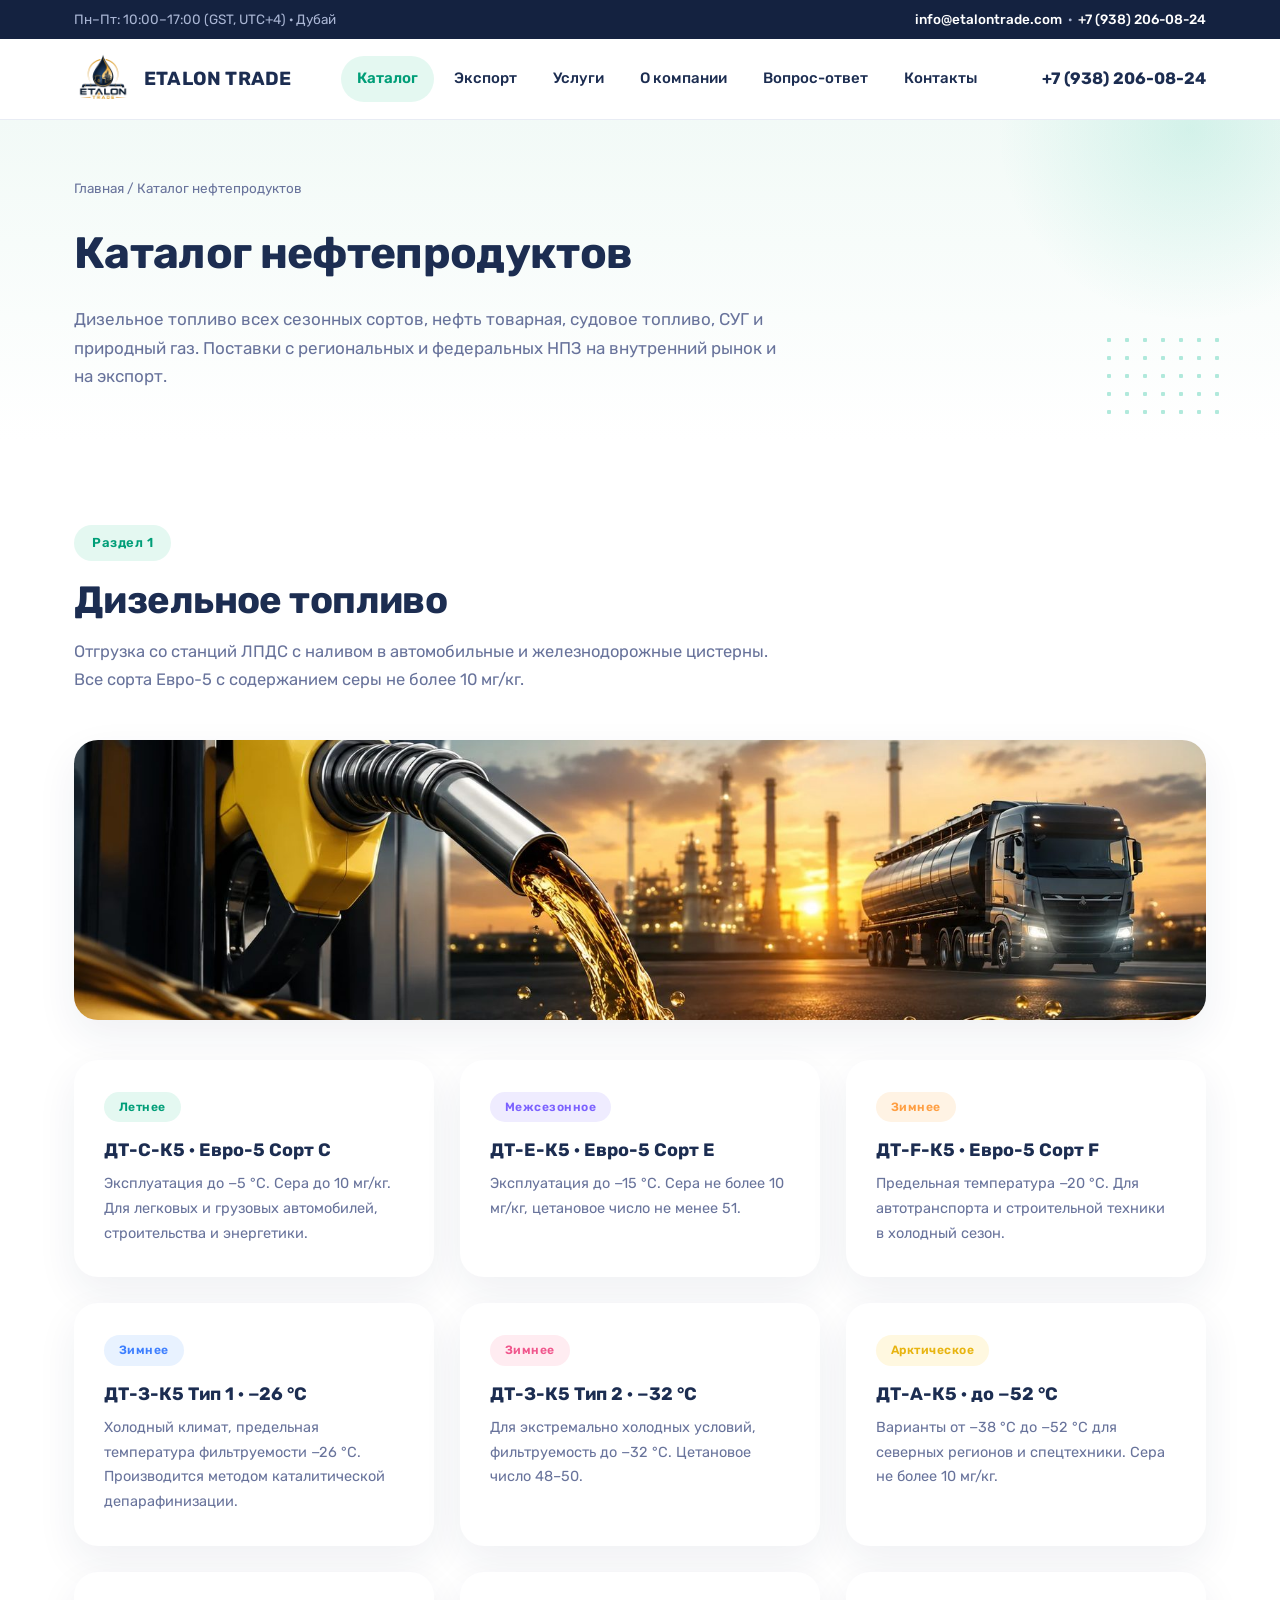
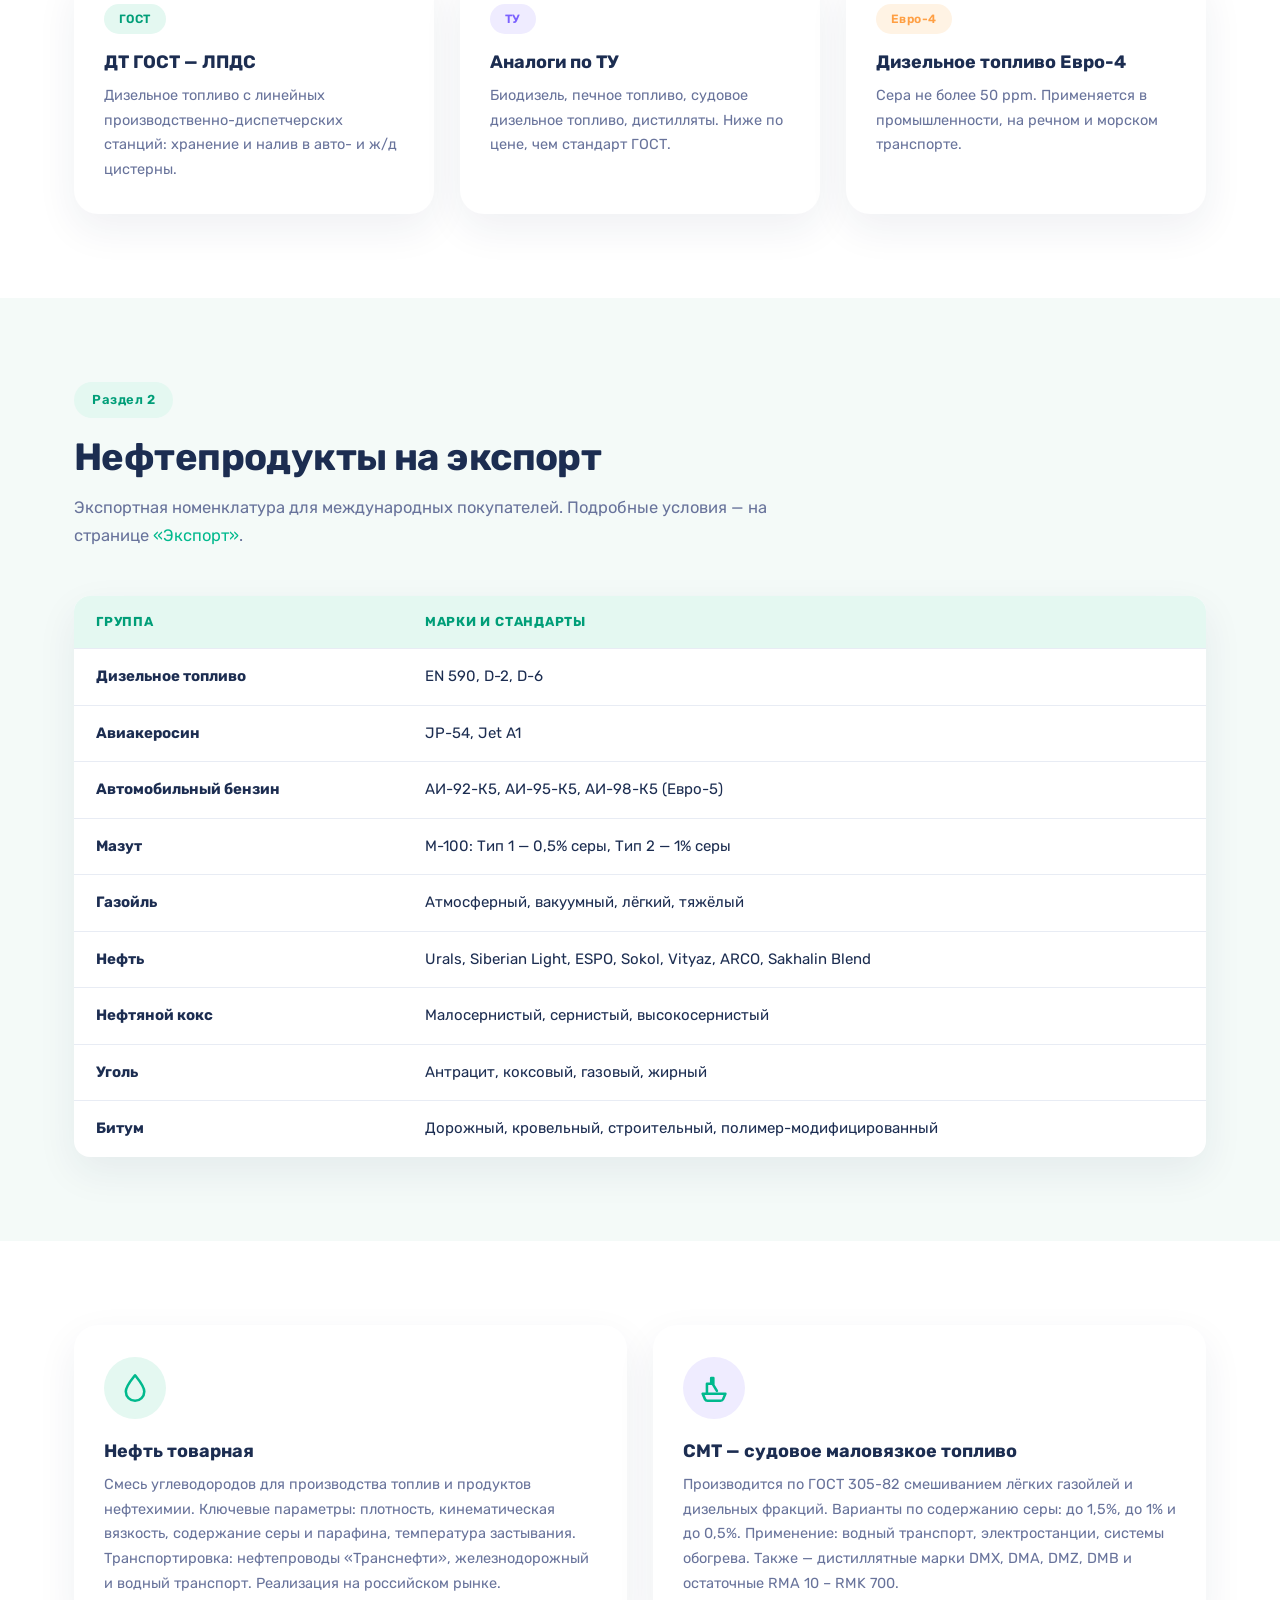
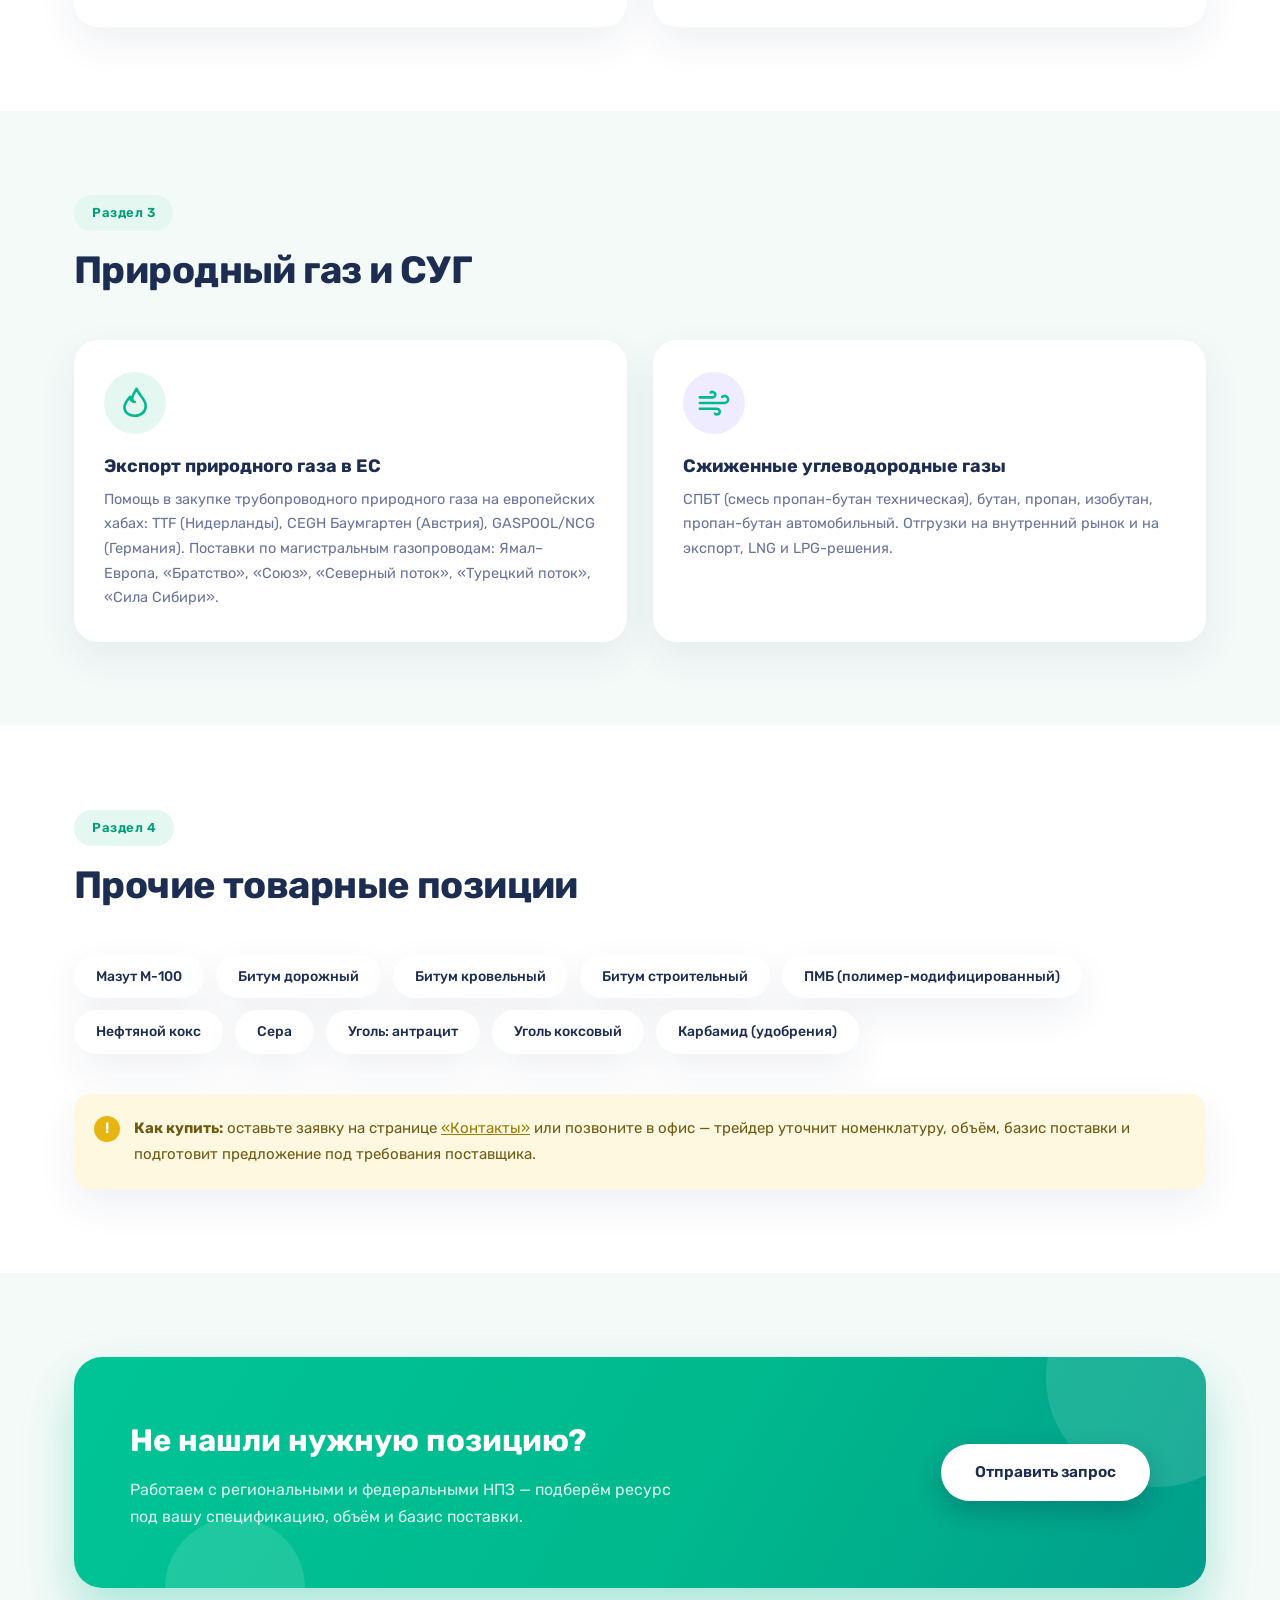
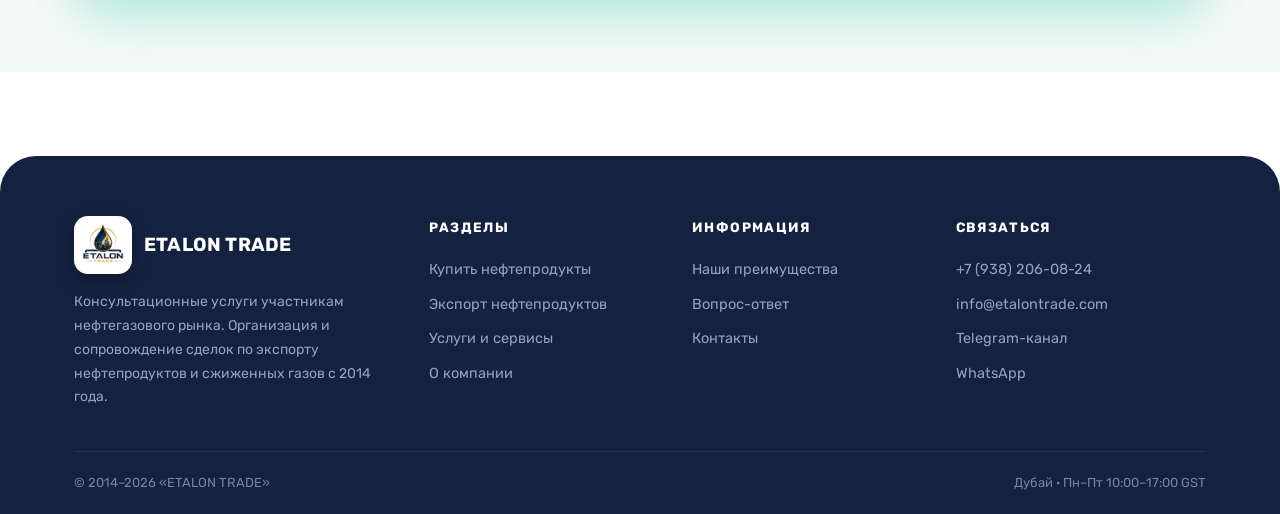
==== catalog.html @ 45ec6ca1 "Add diesel fuel photo to product cards and catalog banner Adds the diesel pump/tanker truck photo as" ====
<!DOCTYPE html>
<html lang="ru">
<head>
<meta charset="UTF-8">
<meta name="viewport" content="width=device-width, initial-scale=1.0">
<title>Каталог нефтепродуктов — ETALON TRADE</title>
<meta name="description" content="Каталог: дизельное топливо Евро-5 всех сезонных сортов, нефть товарная, СУГ, авиакеросин, мазут, битум, судовое топливо. Внутренний рынок и экспорт.">
<link rel="preconnect" href="https://fonts.googleapis.com">
<link rel="preconnect" href="https://fonts.gstatic.com" crossorigin>
<link href="https://fonts.googleapis.com/css2?family=Rubik:wght@400;500;600;700&display=swap" rel="stylesheet">
<link rel="icon" type="image/png" href="assets/logo.png">
<link rel="stylesheet" href="assets/styles.css">
</head>
<body>

<div class="topbar">
  <div class="container">
    <div>Пн–Пт: 10:00–17:00 (GST, UTC+4) · Дубай</div>
    <div><a href="mailto:info@etalontrade.com">info@etalontrade.com</a> &nbsp;·&nbsp; <a href="tel:+79382060824">+7 (938) 206-08-24</a></div>
  </div>
</div>

<header class="header">
  <div class="container">
    <a class="logo" href="index.html">
      <img class="logo-img" src="assets/logo.png" alt="ETALON TRADE">
      <span>ETALON TRADE</span>
    </a>
    <nav class="nav">
      <a href="catalog.html" class="active">Каталог</a>
      <a href="export.html">Экспорт</a>
      <a href="services.html">Услуги</a>
      <a href="company.html">О компании</a>
      <a href="faq.html">Вопрос-ответ</a>
      <a href="contacts.html">Контакты</a>
    </nav>
    <div class="header-phone">
      <a href="tel:+79382060824">+7 (938) 206-08-24</a>
      
    </div>
    <button class="burger" aria-label="Меню"><span></span><span></span><span></span></button>
  </div>
</header>

<div class="page-head">
  <div class="container">
    <div class="breadcrumbs"><a href="index.html">Главная</a> / Каталог нефтепродуктов</div>
    <h1>Каталог нефтепродуктов</h1>
    <p>Дизельное топливо всех сезонных сортов, нефть товарная, судовое топливо, СУГ и природный газ. Поставки с региональных и федеральных НПЗ на внутренний рынок и на экспорт.</p>
  </div>
</div>

<section class="section" id="diesel">
  <div class="container">
    <div class="section-head">
      <span class="eyebrow">Раздел 1</span>
      <h2>Дизельное топливо</h2>
      <p>Отгрузка со станций ЛПДС с наливом в автомобильные и железнодорожные цистерны. Все сорта Евро-5 с содержанием серы не более 10 мг/кг.</p>
    </div>
    <img class="section-banner" src="assets/diesel-banner.jpg" alt="Дизельное топливо — заправка топливозаправщика на фоне НПЗ на закате" loading="lazy">
    <div class="grid grid-3">
      <div class="card">
        <span class="tag">Летнее</span>
        <h3>ДТ-С-К5 · Евро-5 Сорт C</h3>
        <p>Эксплуатация до −5 °C. Сера до 10 мг/кг. Для легковых и грузовых автомобилей, строительства и энергетики.</p>
      </div>
      <div class="card">
        <span class="tag">Межсезонное</span>
        <h3>ДТ-Е-К5 · Евро-5 Сорт E</h3>
        <p>Эксплуатация до −15 °C. Сера не более 10 мг/кг, цетановое число не менее 51.</p>
      </div>
      <div class="card">
        <span class="tag">Зимнее</span>
        <h3>ДТ-F-К5 · Евро-5 Сорт F</h3>
        <p>Предельная температура −20 °C. Для автотранспорта и строительной техники в холодный сезон.</p>
      </div>
      <div class="card">
        <span class="tag">Зимнее</span>
        <h3>ДТ-З-К5 Тип 1 · −26 °C</h3>
        <p>Холодный климат, предельная температура фильтруемости −26 °C. Производится методом каталитической депарафинизации.</p>
      </div>
      <div class="card">
        <span class="tag">Зимнее</span>
        <h3>ДТ-З-К5 Тип 2 · −32 °C</h3>
        <p>Для экстремально холодных условий, фильтруемость до −32 °C. Цетановое число 48–50.</p>
      </div>
      <div class="card">
        <span class="tag">Арктическое</span>
        <h3>ДТ-А-К5 · до −52 °C</h3>
        <p>Варианты от −38 °C до −52 °C для северных регионов и спецтехники. Сера не более 10 мг/кг.</p>
      </div>
      <div class="card">
        <span class="tag">ГОСТ</span>
        <h3>ДТ ГОСТ — ЛПДС</h3>
        <p>Дизельное топливо с линейных производственно-диспетчерских станций: хранение и налив в авто- и ж/д цистерны.</p>
      </div>
      <div class="card">
        <span class="tag">ТУ</span>
        <h3>Аналоги по ТУ</h3>
        <p>Биодизель, печное топливо, судовое дизельное топливо, дистилляты. Ниже по цене, чем стандарт ГОСТ.</p>
      </div>
      <div class="card">
        <span class="tag">Евро-4</span>
        <h3>Дизельное топливо Евро-4</h3>
        <p>Сера не более 50 ppm. Применяется в промышленности, на речном и морском транспорте.</p>
      </div>
    </div>
  </div>
</section>

<section class="section alt" id="export">
  <div class="container">
    <div class="section-head">
      <span class="eyebrow">Раздел 2</span>
      <h2>Нефтепродукты на экспорт</h2>
      <p>Экспортная номенклатура для международных покупателей. Подробные условия — на странице <a href="export.html">«Экспорт»</a>.</p>
    </div>
    <table class="spec-table">
      <thead>
        <tr><th>Группа</th><th>Марки и стандарты</th></tr>
      </thead>
      <tbody>
        <tr><td><b>Дизельное топливо</b></td><td>EN 590, D-2, D-6</td></tr>
        <tr><td><b>Авиакеросин</b></td><td>JP-54, Jet A1</td></tr>
        <tr><td><b>Автомобильный бензин</b></td><td>АИ-92-К5, АИ-95-К5, АИ-98-К5 (Евро-5)</td></tr>
        <tr><td><b>Мазут</b></td><td>М-100: Тип 1 — 0,5% серы, Тип 2 — 1% серы</td></tr>
        <tr><td><b>Газойль</b></td><td>Атмосферный, вакуумный, лёгкий, тяжёлый</td></tr>
        <tr><td><b>Нефть</b></td><td>Urals, Siberian Light, ESPO, Sokol, Vityaz, ARCO, Sakhalin Blend</td></tr>
        <tr><td><b>Нефтяной кокс</b></td><td>Малосернистый, сернистый, высокосернистый</td></tr>
        <tr><td><b>Уголь</b></td><td>Антрацит, коксовый, газовый, жирный</td></tr>
        <tr><td><b>Битум</b></td><td>Дорожный, кровельный, строительный, полимер-модифицированный</td></tr>
      </tbody>
    </table>
  </div>
</section>

<section class="section" id="oil">
  <div class="container">
    <div class="grid grid-2">
      <div class="card">
        <div class="icon"><svg viewBox="0 0 24 24" fill="none" stroke="currentColor" stroke-width="1.8" stroke-linecap="round" stroke-linejoin="round"><path d="M12 3c3.2 4 6.5 7.8 6.5 11.5A6.5 6.5 0 0 1 12 21a6.5 6.5 0 0 1-6.5-6.5C5.5 10.8 8.8 7 12 3z"/></svg></div>
        <h3>Нефть товарная</h3>
        <p>Смесь углеводородов для производства топлив и продуктов нефтехимии. Ключевые параметры: плотность, кинематическая вязкость, содержание серы и парафина, температура застывания. Транспортировка: нефтепроводы «Транснефти», железнодорожный и водный транспорт. Реализация на российском рынке.</p>
      </div>
      <div class="card" id="marine">
        <div class="icon"><svg viewBox="0 0 24 24" fill="none" stroke="currentColor" stroke-width="1.8" stroke-linecap="round" stroke-linejoin="round"><path d="M4 16h16l-1.6 3.8a2 2 0 0 1-1.9 1.2H7.5a2 2 0 0 1-1.9-1.2L4 16z"/><path d="M7 16V9h4l3 5"/><path d="M10 9V5h1.5v4"/></svg></div>
        <h3>СМТ — судовое маловязкое топливо</h3>
        <p>Производится по ГОСТ 305-82 смешиванием лёгких газойлей и дизельных фракций. Варианты по содержанию серы: до 1,5%, до 1% и до 0,5%. Применение: водный транспорт, электростанции, системы обогрева. Также — дистиллятные марки DMX, DMA, DMZ, DMB и остаточные RMA 10 – RMK 700.</p>
      </div>
    </div>
  </div>
</section>

<section class="section alt" id="gas">
  <div class="container">
    <div class="section-head">
      <span class="eyebrow">Раздел 3</span>
      <h2>Природный газ и СУГ</h2>
    </div>
    <div class="grid grid-2">
      <div class="card">
        <div class="icon"><svg viewBox="0 0 24 24" fill="none" stroke="currentColor" stroke-width="1.8" stroke-linecap="round" stroke-linejoin="round"><path d="M12 21c4.4 0 7.5-2.9 7.5-7 0-3-2-5.2-3.6-7.3C14.7 5 13.6 3.3 13 2c-1 2-3 4.3-3 6.8 0 1.6.9 2.4 1.8 2.4-1.6 0-3.3-1.1-3.3-3.6C6.7 9.6 4.5 12.5 4.5 15c0 3.6 3.1 6 7.5 6z"/></svg></div>
        <h3>Экспорт природного газа в ЕС</h3>
        <p>Помощь в закупке трубопроводного природного газа на европейских хабах: TTF (Нидерланды), CEGH Баумгартен (Австрия), GASPOOL/NCG (Германия). Поставки по магистральным газопроводам: Ямал–Европа, «Братство», «Союз», «Северный поток», «Турецкий поток», «Сила Сибири».</p>
      </div>
      <div class="card">
        <div class="icon"><svg viewBox="0 0 24 24" fill="none" stroke="currentColor" stroke-width="1.8" stroke-linecap="round" stroke-linejoin="round"><path d="M9.6 4.6a2 2 0 1 1 2 3.4H2"/><path d="M12.6 19.4A2 2 0 1 0 14 16H2"/><path d="M17.7 7.7A2.5 2.5 0 1 1 19.5 12H2"/></svg></div>
        <h3>Сжиженные углеводородные газы</h3>
        <p>СПБТ (смесь пропан-бутан техническая), бутан, пропан, изобутан, пропан-бутан автомобильный. Отгрузки на внутренний рынок и на экспорт, LNG и LPG-решения.</p>
      </div>
    </div>
  </div>
</section>

<section class="section" id="other">
  <div class="container">
    <div class="section-head">
      <span class="eyebrow">Раздел 4</span>
      <h2>Прочие товарные позиции</h2>
    </div>
    <div class="badge-row">
      <span class="badge">Мазут М-100</span>
      <span class="badge">Битум дорожный</span>
      <span class="badge">Битум кровельный</span>
      <span class="badge">Битум строительный</span>
      <span class="badge">ПМБ (полимер-модифицированный)</span>
      <span class="badge">Нефтяной кокс</span>
      <span class="badge">Сера</span>
      <span class="badge">Уголь: антрацит</span>
      <span class="badge">Уголь коксовый</span>
      <span class="badge">Карбамид (удобрения)</span>
    </div>

    <div class="notice mt-40">
      <b>Как купить:</b> оставьте заявку на странице <a href="contacts.html">«Контакты»</a> или позвоните в офис — трейдер уточнит номенклатуру, объём, базис поставки и подготовит предложение под требования поставщика.
    </div>
  </div>
</section>

<section class="section alt">
  <div class="container">
    <div class="cta">
      <div>
        <h2>Не нашли нужную позицию?</h2>
        <p>Работаем с региональными и федеральными НПЗ — подберём ресурс под вашу спецификацию, объём и базис поставки.</p>
      </div>
      <a class="btn btn-light" href="contacts.html">Отправить запрос</a>
    </div>
  </div>
</section>

<footer class="footer">
  <div class="container">
    <div class="footer-grid">
      <div>
        <a class="logo" href="index.html">
          <img class="logo-img" src="assets/logo.png" alt="ETALON TRADE">
          <span>ETALON TRADE</span>
        </a>
        <p class="foot-about">Консультационные услуги участникам нефтегазового рынка. Организация и сопровождение сделок по экспорту нефтепродуктов и сжиженных газов с 2014 года.</p>
      </div>
      <div>
        <h4>Разделы</h4>
        <ul>
          <li><a href="catalog.html">Купить нефтепродукты</a></li>
          <li><a href="export.html">Экспорт нефтепродуктов</a></li>
          <li><a href="services.html">Услуги и сервисы</a></li>
          <li><a href="company.html">О компании</a></li>
        </ul>
      </div>
      <div>
        <h4>Информация</h4>
        <ul>
          <li><a href="company.html#advantages">Наши преимущества</a></li>
          <li><a href="faq.html">Вопрос-ответ</a></li>
          <li><a href="contacts.html">Контакты</a></li>
        </ul>
      </div>
      <div>
        <h4>Связаться</h4>
        <ul>
          <li><a href="tel:+79382060824">+7 (938) 206-08-24</a></li>
          <li><a href="mailto:info@etalontrade.com">info@etalontrade.com</a></li>
          <li><a href="#" target="_blank" rel="noopener">Telegram-канал</a></li>
          <li><a href="#" target="_blank" rel="noopener">WhatsApp</a></li>
        </ul>
      </div>
    </div>
    <div class="footer-bottom">
      <span>© 2014–2026 «ETALON TRADE»</span>
      <span>Дубай · Пн–Пт 10:00–17:00 GST</span>
    </div>
  </div>
</footer>

<script src="assets/main.js"></script>
</body>
</html>
---- assets/styles.css ----
/* ============================================================
   Northway Capital — светлая тема в стиле Landio
   Приёмы: мятный акцент, navy-заголовки, pill-кнопки с цветной
   тенью, карточки без рамок, пастельные иконки-чипы, блобы
   ============================================================ */

:root {
  --c-primary: #00b98d;
  --c-primary-dark: #009e78;
  --c-primary-tint: #e4f8f1;
  --c-navy: #1c2d51;
  --c-navy-deep: #142240;
  --c-text: #1c2d51;
  --c-text-soft: #68739b;
  --c-bg: #ffffff;
  --c-bg-alt: #f4faf8;
  --c-surface: #ffffff;
  --c-border: #e8ecf4;

  /* пастельные чипы */
  --chip-green-bg: #e4f8f1;  --chip-green: #00b98d;
  --chip-violet-bg: #efecff; --chip-violet: #7b61ff;
  --chip-orange-bg: #fff3e4; --chip-orange: #ff9f43;
  --chip-blue-bg: #e8f2ff;   --chip-blue: #3d7fff;
  --chip-pink-bg: #ffecf1;   --chip-pink: #f0568c;
  --chip-yellow-bg: #fff8e0; --chip-yellow: #e8b410;

  --radius: 24px;
  --radius-sm: 16px;
  --shadow: 0 15px 40px rgba(28, 45, 81, 0.07);
  --shadow-hover: 0 25px 55px rgba(28, 45, 81, 0.13);
  --shadow-btn: 0 10px 25px rgba(0, 185, 141, 0.35);
  --container: 1180px;
}

* { margin: 0; padding: 0; box-sizing: border-box; }

html { scroll-behavior: smooth; }

body {
  font-family: "Rubik", "Segoe UI", system-ui, -apple-system, sans-serif;
  font-size: 16px;
  line-height: 1.7;
  color: var(--c-text);
  background: var(--c-bg);
}

img { max-width: 100%; display: block; }

a { color: var(--c-primary); text-decoration: none; transition: color .2s; }
a:hover { color: var(--c-primary-dark); }

h1, h2, h3, h4 { color: var(--c-navy); }

.container {
  max-width: var(--container);
  margin: 0 auto;
  padding: 0 24px;
}

/* ---------- Верхняя полоса ---------- */

.topbar {
  background: var(--c-navy-deep);
  color: #aab6d4;
  font-size: 13.5px;
  padding: 8px 0;
}

.topbar .container {
  display: flex;
  justify-content: space-between;
  gap: 16px;
  flex-wrap: wrap;
}

.topbar a { color: #ffffff; font-weight: 500; }
.topbar a:hover { color: var(--c-primary); }

/* ---------- Шапка ---------- */

.header {
  background: rgba(255, 255, 255, .92);
  backdrop-filter: blur(10px);
  position: sticky;
  top: 0;
  z-index: 100;
  box-shadow: 0 1px 0 var(--c-border);
}

.header .container {
  display: flex;
  align-items: center;
  justify-content: space-between;
  gap: 24px;
  min-height: 80px;
}

.logo {
  display: flex;
  align-items: center;
  gap: 12px;
  font-weight: 700;
  font-size: 19px;
  letter-spacing: .01em;
  color: var(--c-navy);
  line-height: 1.15;
}

.logo:hover { color: var(--c-navy); }

.logo-mark {
  width: 46px;
  height: 46px;
  border-radius: 50%;
  background: linear-gradient(135deg, #00d2a8 0%, var(--c-primary) 55%, #00a887 100%);
  color: #fff;
  display: flex;
  align-items: center;
  justify-content: center;
  font-size: 21px;
  font-weight: 700;
  flex-shrink: 0;
  box-shadow: 0 8px 18px rgba(0, 185, 141, .35);
}

.logo-img {
  width: 58px;
  height: 58px;
  object-fit: contain;
  flex-shrink: 0;
}

/* белая подложка в тёмном футере, чтобы логотип не сливался с фоном */
.footer .logo-img {
  background: #fff;
  border-radius: 14px;
  padding: 4px;
  box-shadow: 0 6px 16px rgba(0, 0, 0, .25);
}

.logo small {
  display: block;
  font-size: 10.5px;
  font-weight: 500;
  color: var(--c-text-soft);
  letter-spacing: .1em;
  text-transform: uppercase;
}

.nav { display: flex; gap: 4px; }

.nav a {
  padding: 10px 16px;
  border-radius: 999px;
  color: var(--c-navy);
  font-weight: 500;
  font-size: 15px;
  white-space: nowrap;
}

.nav a:hover { background: var(--c-primary-tint); color: var(--c-primary-dark); }
.nav a.active { background: var(--c-primary-tint); color: var(--c-primary-dark); font-weight: 600; }

.header-phone { text-align: right; line-height: 1.35; }
.header-phone a { font-weight: 700; font-size: 16.5px; color: var(--c-navy); white-space: nowrap; }
.header-phone a:hover { color: var(--c-primary); }
.header-phone span { display: block; font-size: 12px; color: var(--c-text-soft); }

.burger {
  display: none;
  background: var(--c-primary-tint);
  border: none;
  border-radius: 50%;
  width: 46px;
  height: 46px;
  cursor: pointer;
  flex-direction: column;
  align-items: center;
  justify-content: center;
  gap: 5px;
}

.burger span {
  width: 18px;
  height: 2px;
  background: var(--c-primary-dark);
  border-radius: 2px;
  transition: .25s;
}

/* ---------- Кнопки ---------- */

.btn {
  display: inline-block;
  padding: 15px 34px;
  border-radius: 999px;
  font-weight: 600;
  font-size: 15.5px;
  cursor: pointer;
  border: none;
  transition: .25s;
  text-align: center;
  font-family: inherit;
}

.btn-primary {
  background: var(--c-primary);
  color: #fff;
  box-shadow: var(--shadow-btn);
}
.btn-primary:hover {
  background: var(--c-primary-dark);
  color: #fff;
  transform: translateY(-3px);
  box-shadow: 0 14px 30px rgba(0, 185, 141, .45);
}

.btn-outline {
  background: #fff;
  color: var(--c-navy);
  box-shadow: inset 0 0 0 2px var(--c-border);
}
.btn-outline:hover {
  box-shadow: inset 0 0 0 2px var(--c-primary);
  color: var(--c-primary-dark);
  transform: translateY(-3px);
}

.btn-light {
  background: #fff;
  color: var(--c-navy);
  box-shadow: 0 10px 25px rgba(10, 30, 60, .25);
}
.btn-light:hover {
  background: var(--c-navy-deep);
  color: #fff;
  transform: translateY(-3px);
}

/* ---------- Hero ---------- */

.hero {
  position: relative;
  overflow: hidden;
  background: linear-gradient(180deg, #f2faf7 0%, #ffffff 100%);
  padding: 84px 0 72px;
}

/* декоративные блобы */
.hero::before,
.hero::after {
  content: "";
  position: absolute;
  border-radius: 50%;
  pointer-events: none;
}

.hero::before {
  width: 480px;
  height: 480px;
  right: -140px;
  top: -180px;
  background: radial-gradient(circle, rgba(0, 185, 141, .14) 0%, transparent 65%);
}

.hero::after {
  width: 380px;
  height: 380px;
  left: -160px;
  bottom: -160px;
  background: radial-gradient(circle, rgba(123, 97, 255, .12) 0%, transparent 65%);
}

/* точечный паттерн */
.hero .container {
  position: relative;
  z-index: 1;
}

.hero .container::before {
  content: "";
  position: absolute;
  width: 140px;
  height: 100px;
  right: 10px;
  top: -30px;
  background-image: radial-gradient(rgba(0, 185, 141, .35) 2px, transparent 2.5px);
  background-size: 18px 18px;
  pointer-events: none;
}

.hero-grid {
  display: grid;
  grid-template-columns: 1.25fr 1fr;
  gap: 52px;
  align-items: center;
}

.hero h1 {
  font-size: clamp(32px, 4.4vw, 50px);
  line-height: 1.16;
  font-weight: 700;
  letter-spacing: -0.015em;
  margin-bottom: 22px;
}

.hero h1 em {
  font-style: normal;
  color: var(--c-primary-dark);
  position: relative;
  white-space: normal;
}

/* эффект «маркера» под словом */
.hero h1 em::after {
  content: "";
  position: absolute;
  left: -2px;
  right: -2px;
  bottom: 4px;
  height: 12px;
  background: rgba(0, 185, 141, .22);
  border-radius: 6px;
  z-index: -1;
}

.hero p.lead {
  font-size: 18px;
  color: var(--c-text-soft);
  margin-bottom: 32px;
  max-width: 560px;
}

.hero-actions { display: flex; gap: 16px; flex-wrap: wrap; }

.hero-card {
  background: var(--c-surface);
  border-radius: var(--radius);
  box-shadow: var(--shadow-hover);
  padding: 32px;
  position: relative;
}

/* акцентная «капля» на карточке */
.hero-card::before {
  content: "";
  position: absolute;
  width: 64px;
  height: 64px;
  right: -18px;
  top: -18px;
  border-radius: 50% 50% 50% 12px;
  background: linear-gradient(135deg, #ffd166, #ff9f43);
  box-shadow: 0 10px 22px rgba(255, 159, 67, .4);
}

.hero-card h3 { font-size: 18px; margin-bottom: 16px; }

.hero-card ul { list-style: none; }

.hero-card li {
  padding: 11px 0 11px 34px;
  border-bottom: 1px dashed var(--c-border);
  position: relative;
  font-size: 15px;
}

.hero-card li:last-child { border-bottom: none; }

.hero-card li::before {
  content: "✓";
  position: absolute;
  left: 0;
  top: 10px;
  width: 22px;
  height: 22px;
  border-radius: 50%;
  background: var(--c-primary-tint);
  color: var(--c-primary-dark);
  font-size: 12px;
  font-weight: 700;
  display: flex;
  align-items: center;
  justify-content: center;
}

/* чередование цветов галочек */
.hero-card li:nth-child(2)::before { background: var(--chip-violet-bg); color: var(--chip-violet); }
.hero-card li:nth-child(3)::before { background: var(--chip-orange-bg); color: var(--chip-orange); }
.hero-card li:nth-child(4)::before { background: var(--chip-blue-bg); color: var(--chip-blue); }
.hero-card li:nth-child(5)::before { background: var(--chip-pink-bg); color: var(--chip-pink); }

/* ---------- Статистика ---------- */

.stats {
  display: grid;
  grid-template-columns: repeat(4, 1fr);
  gap: 22px;
  margin-top: 56px;
}

.stat {
  background: var(--c-surface);
  border-radius: var(--radius-sm);
  box-shadow: var(--shadow);
  padding: 24px 28px;
  transition: .25s;
}

.stat:hover { transform: translateY(-4px); box-shadow: var(--shadow-hover); }

.stat b { display: block; font-size: 32px; font-weight: 700; color: var(--c-navy); line-height: 1.2; }
.stat span { font-size: 14px; color: var(--c-text-soft); }

.stat:nth-child(1) b { color: var(--c-primary-dark); }
.stat:nth-child(2) b { color: var(--chip-violet); }
.stat:nth-child(3) b { color: var(--chip-orange); }
.stat:nth-child(4) b { color: var(--chip-blue); }

/* ---------- Секции ---------- */

.section { padding: 84px 0; }
.section.alt { background: var(--c-bg-alt); }

.section-head { max-width: 720px; margin-bottom: 46px; }

.section-head .eyebrow {
  display: inline-block;
  font-size: 13px;
  font-weight: 600;
  letter-spacing: .04em;
  color: var(--c-primary-dark);
  background: var(--c-primary-tint);
  border-radius: 999px;
  padding: 7px 18px;
  margin-bottom: 16px;
}

.section-head h2 {
  font-size: clamp(26px, 3.2vw, 38px);
  font-weight: 700;
  line-height: 1.22;
  letter-spacing: -0.015em;
}

.section-head p { margin-top: 14px; color: var(--c-text-soft); font-size: 16.5px; }

.section-banner {
  width: 100%;
  height: 280px;
  object-fit: cover;
  border-radius: var(--radius);
  box-shadow: var(--shadow);
  margin-bottom: 40px;
  display: block;
}

/* ---------- Карточки ---------- */

.grid { display: grid; gap: 26px; }
.grid-2 { grid-template-columns: repeat(2, 1fr); }
.grid-3 { grid-template-columns: repeat(3, 1fr); }
.grid-4 { grid-template-columns: repeat(4, 1fr); }

.card {
  background: var(--c-surface);
  border-radius: var(--radius);
  box-shadow: var(--shadow);
  padding: 32px 30px;
  transition: .28s;
  display: flex;
  flex-direction: column;
}

a.card { color: var(--c-text); }

.card:hover { box-shadow: var(--shadow-hover); transform: translateY(-6px); }

.card .card-photo {
  width: calc(100% + 60px);
  height: 160px;
  margin: -32px -30px 22px;
  object-fit: cover;
  border-radius: var(--radius) var(--radius) 0 0;
  display: block;
}

.card .icon {
  width: 62px;
  height: 62px;
  border-radius: 50%;
  background: var(--chip-green-bg);
  color: var(--chip-green);
  font-size: 26px;
  display: flex;
  align-items: center;
  justify-content: center;
  margin-bottom: 20px;
  transition: .28s;
}

.card .icon svg, .contact-row .ci svg {
  width: 55%;
  height: 55%;
}

.card:hover .icon { transform: scale(1.08) rotate(-4deg); }

/* чередование пастельных чипов */
.grid > .card:nth-child(6n+2) .icon { background: var(--chip-violet-bg); }
.grid > .card:nth-child(6n+3) .icon { background: var(--chip-orange-bg); }
.grid > .card:nth-child(6n+4) .icon { background: var(--chip-blue-bg); }
.grid > .card:nth-child(6n+5) .icon { background: var(--chip-pink-bg); }
.grid > .card:nth-child(6n+6) .icon { background: var(--chip-yellow-bg); }

.card h3 { font-size: 18px; margin-bottom: 8px; line-height: 1.4; }
.card p { font-size: 14.5px; color: var(--c-text-soft); flex: 1; }

.card .card-link {
  margin-top: 16px;
  font-weight: 600;
  font-size: 14px;
  color: var(--c-primary-dark);
}

.card:hover .card-link { letter-spacing: .02em; }

.card .tag {
  align-self: flex-start;
  font-size: 12px;
  font-weight: 600;
  letter-spacing: .04em;
  color: var(--c-primary-dark);
  background: var(--c-primary-tint);
  border-radius: 999px;
  padding: 5px 15px;
  margin-bottom: 16px;
}

.grid > .card:nth-child(6n+2) .tag { background: var(--chip-violet-bg); color: var(--chip-violet); }
.grid > .card:nth-child(6n+3) .tag { background: var(--chip-orange-bg); color: var(--chip-orange); }
.grid > .card:nth-child(6n+4) .tag { background: var(--chip-blue-bg); color: var(--chip-blue); }
.grid > .card:nth-child(6n+5) .tag { background: var(--chip-pink-bg); color: var(--chip-pink); }
.grid > .card:nth-child(6n+6) .tag { background: var(--chip-yellow-bg); color: var(--chip-yellow); }

/* ---------- Таблица характеристик ---------- */

.spec-table {
  width: 100%;
  border-collapse: separate;
  border-spacing: 0;
  font-size: 15px;
  background: var(--c-surface);
  border-radius: var(--radius-sm);
  box-shadow: var(--shadow);
  overflow: hidden;
}

.spec-table th, .spec-table td { padding: 15px 22px; text-align: left; }
.spec-table td { border-top: 1px solid var(--c-border); }

.spec-table th {
  background: var(--c-primary-tint);
  color: var(--c-primary-dark);
  font-size: 13px;
  text-transform: uppercase;
  letter-spacing: .06em;
}

.spec-table tr:hover td { background: #f7fbfa; }

/* ---------- Шаги ---------- */

.steps { display: grid; grid-template-columns: repeat(4, 1fr); gap: 26px; counter-reset: step; }

.step {
  background: var(--c-surface);
  border-radius: var(--radius);
  box-shadow: var(--shadow);
  padding: 30px 28px;
  counter-increment: step;
  transition: .28s;
}

.step:hover { transform: translateY(-6px); box-shadow: var(--shadow-hover); }

.step::before {
  content: counter(step);
  display: flex;
  align-items: center;
  justify-content: center;
  width: 46px;
  height: 46px;
  border-radius: 50%;
  font-size: 18px;
  font-weight: 700;
  margin-bottom: 18px;
  background: var(--chip-green-bg);
  color: var(--chip-green);
}

.step:nth-child(2)::before { background: var(--chip-violet-bg); color: var(--chip-violet); }
.step:nth-child(3)::before { background: var(--chip-orange-bg); color: var(--chip-orange); }
.step:nth-child(4)::before { background: var(--chip-blue-bg); color: var(--chip-blue); }

.step h3 { font-size: 17px; margin-bottom: 8px; }
.step p { font-size: 14.5px; color: var(--c-text-soft); }

/* ---------- CTA-полоса ---------- */

.cta {
  position: relative;
  overflow: hidden;
  background: linear-gradient(120deg, #00c496 0%, var(--c-primary) 55%, #009e8b 100%);
  border-radius: 28px;
  color: #fff;
  padding: 58px 56px;
  display: flex;
  align-items: center;
  justify-content: space-between;
  gap: 32px;
  flex-wrap: wrap;
  box-shadow: 0 25px 50px rgba(0, 185, 141, .3);
}

.cta::before,
.cta::after {
  content: "";
  position: absolute;
  border-radius: 50%;
  background: rgba(255, 255, 255, .12);
  pointer-events: none;
}

.cta::before { width: 220px; height: 220px; right: -60px; top: -90px; }
.cta::after { width: 140px; height: 140px; left: 8%; bottom: -70px; }

.cta h2 { font-size: clamp(23px, 2.7vw, 31px); font-weight: 700; margin-bottom: 8px; color: #fff; }
.cta p { color: rgba(255, 255, 255, .85); max-width: 560px; }
.cta .btn { flex-shrink: 0; position: relative; z-index: 1; }

/* ---------- FAQ ---------- */

.faq-item {
  background: var(--c-surface);
  border-radius: var(--radius-sm);
  box-shadow: var(--shadow);
  margin-bottom: 16px;
  overflow: hidden;
  transition: .25s;
}

.faq-item[open] { box-shadow: var(--shadow-hover); }

.faq-item summary {
  cursor: pointer;
  padding: 22px 60px 22px 26px;
  font-weight: 600;
  font-size: 16.5px;
  color: var(--c-navy);
  list-style: none;
  position: relative;
}

.faq-item summary::-webkit-details-marker { display: none; }

.faq-item summary::after {
  content: "+";
  position: absolute;
  right: 20px;
  top: 50%;
  transform: translateY(-50%);
  width: 34px;
  height: 34px;
  border-radius: 50%;
  background: var(--c-primary-tint);
  color: var(--c-primary-dark);
  font-size: 20px;
  font-weight: 500;
  display: flex;
  align-items: center;
  justify-content: center;
  transition: .2s;
}

.faq-item[open] summary::after {
  content: "–";
  background: var(--c-primary);
  color: #fff;
  box-shadow: 0 6px 14px rgba(0, 185, 141, .35);
}

.faq-item .faq-body { padding: 0 26px 24px; color: var(--c-text-soft); font-size: 15.5px; }

/* ---------- Страничный заголовок ---------- */

.page-head {
  position: relative;
  overflow: hidden;
  background: linear-gradient(180deg, #f2faf7 0%, #ffffff 100%);
  padding: 58px 0 50px;
}

.page-head::before {
  content: "";
  position: absolute;
  width: 420px;
  height: 420px;
  right: -120px;
  top: -200px;
  border-radius: 50%;
  background: radial-gradient(circle, rgba(0, 185, 141, .13) 0%, transparent 65%);
  pointer-events: none;
}

.page-head::after {
  content: "";
  position: absolute;
  width: 120px;
  height: 90px;
  right: 60px;
  bottom: 20px;
  background-image: radial-gradient(rgba(0, 185, 141, .3) 2px, transparent 2.5px);
  background-size: 18px 18px;
  pointer-events: none;
}

.breadcrumbs { font-size: 13.5px; color: var(--c-text-soft); margin-bottom: 16px; }
.breadcrumbs a { color: var(--c-text-soft); }
.breadcrumbs a:hover { color: var(--c-primary-dark); }

.page-head h1 { font-size: clamp(30px, 3.8vw, 44px); font-weight: 700; letter-spacing: -0.015em; }
.page-head p { margin-top: 14px; color: var(--c-text-soft); font-size: 17px; max-width: 720px; }

/* ---------- Контакты ---------- */

.contact-grid { display: grid; grid-template-columns: 1fr 1.2fr; gap: 30px; align-items: start; }

.contact-card {
  background: var(--c-surface);
  border-radius: var(--radius);
  box-shadow: var(--shadow);
  padding: 34px;
}

.contact-card h3 { margin-bottom: 18px; font-size: 19px; }

.contact-row { display: flex; gap: 16px; padding: 14px 0; border-bottom: 1px dashed var(--c-border); }
.contact-row:last-child { border-bottom: none; }

.contact-row .ci {
  width: 46px;
  height: 46px;
  flex-shrink: 0;
  border-radius: 50%;
  background: var(--chip-green-bg);
  display: flex;
  align-items: center;
  justify-content: center;
  font-size: 19px;
}

.contact-row:nth-child(2) .ci { background: var(--chip-violet-bg); }
.contact-row:nth-child(3) .ci { background: var(--chip-orange-bg); }
.contact-row:nth-child(4) .ci { background: var(--chip-blue-bg); }
.contact-row:nth-child(5) .ci { background: var(--chip-pink-bg); }
.contact-row:nth-child(6) .ci { background: var(--chip-yellow-bg); }

.contact-row b { display: block; font-size: 15.5px; color: var(--c-navy); }
.contact-row span, .contact-row a.val { font-size: 14.5px; color: var(--c-text-soft); }
.contact-row a.val { display: block; font-weight: 600; color: var(--c-primary-dark); font-size: 15.5px; }

/* ---------- Форма ---------- */

.form {
  background: var(--c-surface);
  border-radius: var(--radius);
  box-shadow: var(--shadow-hover);
  padding: 34px;
}

.form h3 { margin-bottom: 6px; font-size: 20px; }
.form > p { color: var(--c-text-soft); font-size: 14.5px; margin-bottom: 20px; }

.form label { display: block; font-weight: 600; font-size: 14px; margin: 16px 0 7px; color: var(--c-navy); }

.form input, .form textarea, .form select {
  width: 100%;
  padding: 14px 18px;
  border: 1.5px solid var(--c-border);
  border-radius: 14px;
  font: inherit;
  font-size: 15px;
  background: #f7f9fc;
  color: var(--c-text);
  transition: .2s;
}

.form input:focus, .form textarea:focus, .form select:focus {
  outline: none;
  border-color: var(--c-primary);
  background: #fff;
  box-shadow: 0 0 0 4px rgba(0, 185, 141, .12);
}

.form textarea { min-height: 110px; resize: vertical; }
.form .btn { margin-top: 22px; width: 100%; }
.form .note { font-size: 12.5px; color: var(--c-text-soft); margin-top: 12px; }

/* ---------- Футер ---------- */

.footer {
  background: var(--c-navy-deep);
  color: #93a1c4;
  padding: 60px 0 0;
  margin-top: 84px;
  font-size: 14.5px;
  border-radius: 36px 36px 0 0;
}

.footer-grid {
  display: grid;
  grid-template-columns: 1.4fr 1fr 1fr 1.1fr;
  gap: 36px;
  padding-bottom: 42px;
}

.footer h4 {
  color: #fff;
  font-size: 13.5px;
  text-transform: uppercase;
  letter-spacing: .1em;
  margin-bottom: 18px;
}

.footer ul { list-style: none; }
.footer li { margin-bottom: 10px; }
.footer a { color: #93a1c4; }
.footer a:hover { color: var(--c-primary); }

.footer .logo { color: #fff; margin-bottom: 16px; }
.footer .logo small { color: #7284ad; }
.footer .foot-about { max-width: 300px; font-size: 14px; }

.footer-bottom {
  border-top: 1px solid rgba(255, 255, 255, .08);
  padding: 20px 0;
  display: flex;
  justify-content: space-between;
  gap: 12px;
  flex-wrap: wrap;
  font-size: 13px;
  color: #7284ad;
}

/* ---------- Вспомогательные ---------- */

.notice {
  background: var(--chip-yellow-bg);
  border-radius: var(--radius-sm);
  box-shadow: var(--shadow);
  padding: 22px 26px 22px 60px;
  font-size: 15px;
  color: #6d5a13;
  position: relative;
}

.notice::before {
  content: "!";
  position: absolute;
  left: 20px;
  top: 22px;
  width: 26px;
  height: 26px;
  border-radius: 50%;
  background: var(--chip-yellow);
  color: #fff;
  font-weight: 700;
  font-size: 15px;
  display: flex;
  align-items: center;
  justify-content: center;
}

.notice a { color: #9c7c00; text-decoration: underline; }

.mt-40 { margin-top: 40px; }
.mt-24 { margin-top: 24px; }

.badge-row { display: flex; flex-wrap: wrap; gap: 12px; }

.badge {
  background: var(--c-surface);
  border-radius: 999px;
  box-shadow: var(--shadow);
  padding: 10px 22px;
  font-size: 14px;
  font-weight: 500;
  color: var(--c-navy);
  transition: .2s;
}

.badge:hover { transform: translateY(-3px); box-shadow: var(--shadow-hover); }

/* ---------- Адаптив ---------- */

@media (max-width: 1020px) {
  .grid-4 { grid-template-columns: repeat(2, 1fr); }
  .grid-3 { grid-template-columns: repeat(2, 1fr); }
  .steps { grid-template-columns: repeat(2, 1fr); }
  .stats { grid-template-columns: repeat(2, 1fr); }
  .footer-grid { grid-template-columns: repeat(2, 1fr); }
  .hero-grid { grid-template-columns: 1fr; }
  .header-phone { display: none; }
}

@media (max-width: 760px) {
  .nav {
    display: none;
    position: absolute;
    top: 100%;
    left: 0;
    right: 0;
    background: var(--c-surface);
    flex-direction: column;
    padding: 14px 16px 20px;
    box-shadow: 0 20px 30px rgba(28, 45, 81, .12);
    border-radius: 0 0 24px 24px;
  }
  .nav.open { display: flex; }
  .burger { display: flex; }
  .grid-2, .grid-3 { grid-template-columns: 1fr; }
  .contact-grid { grid-template-columns: 1fr; }
  .cta { padding: 38px 28px; }
  .section { padding: 56px 0; }
  .hero { padding: 56px 0 48px; }
  .footer { border-radius: 24px 24px 0 0; }
}

@media (max-width: 520px) {
  .grid-4, .steps, .stats { grid-template-columns: 1fr; }
  .footer-grid { grid-template-columns: 1fr; }
}
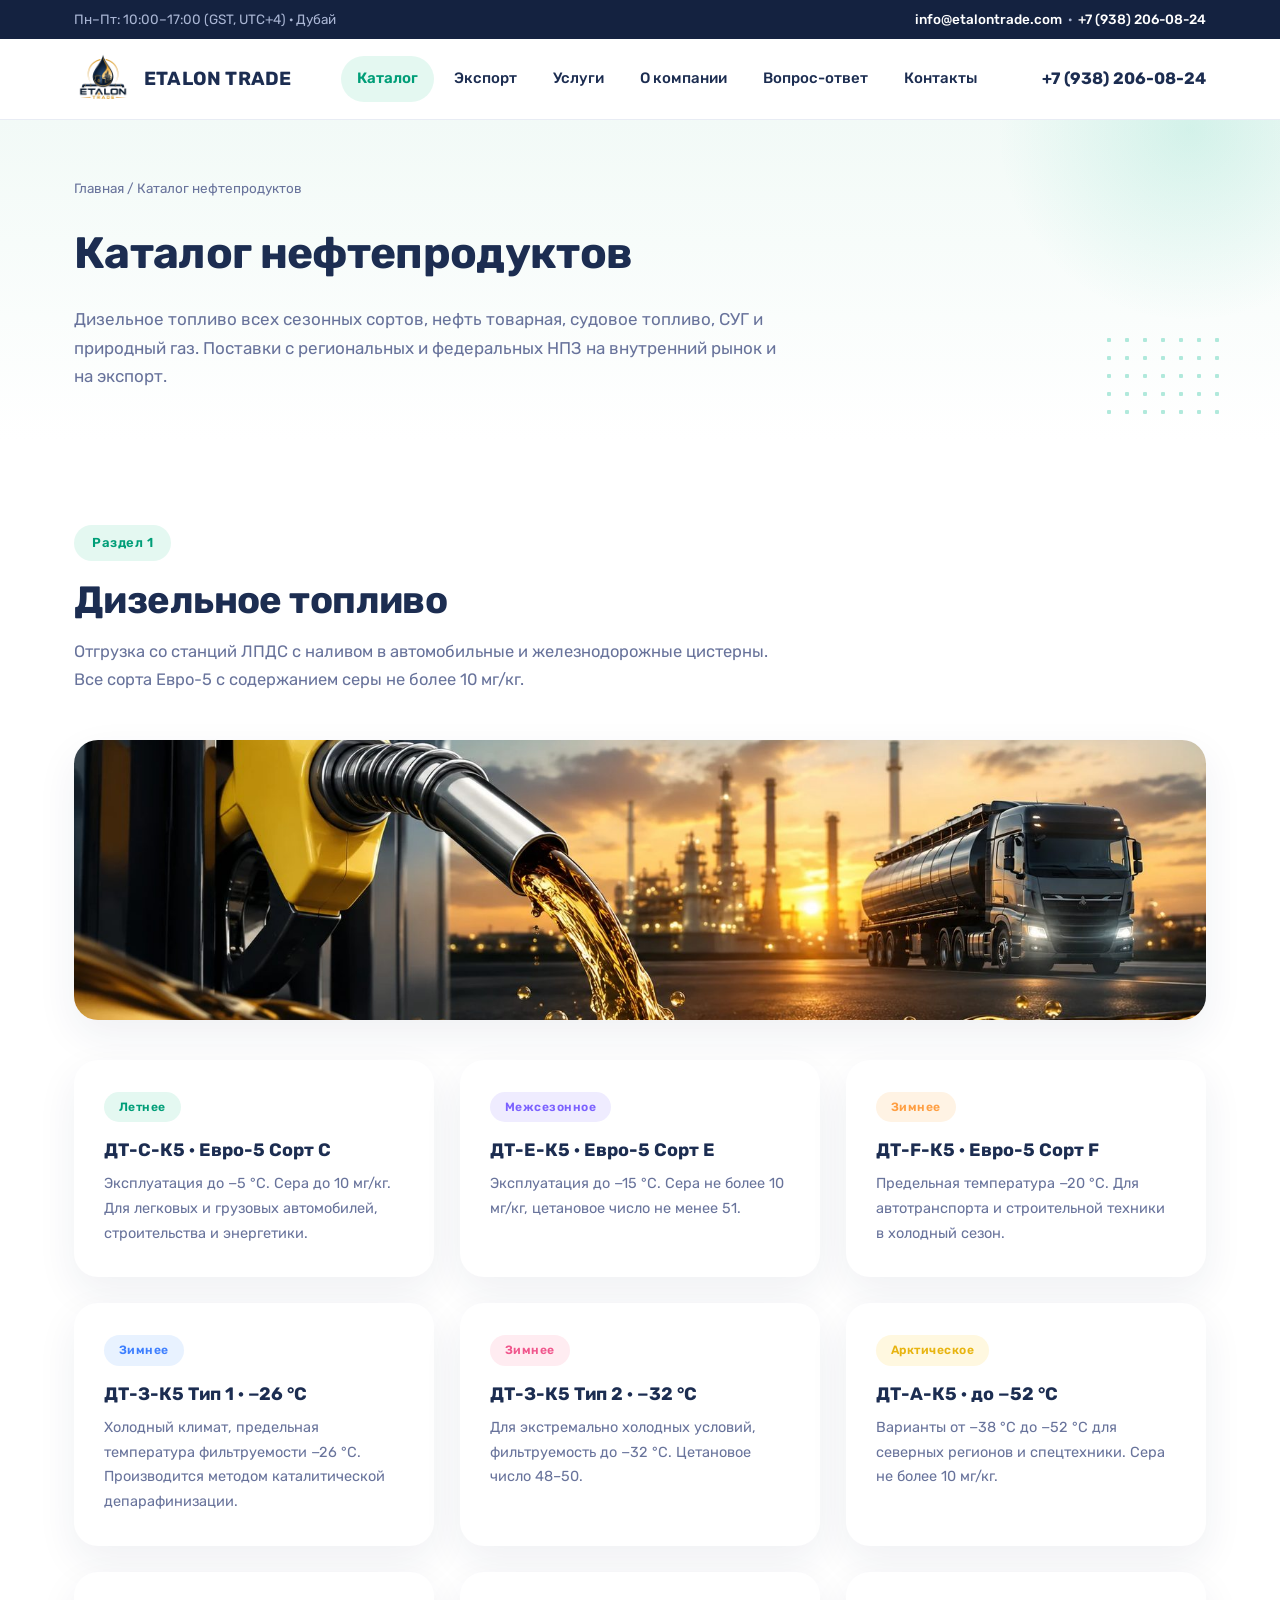
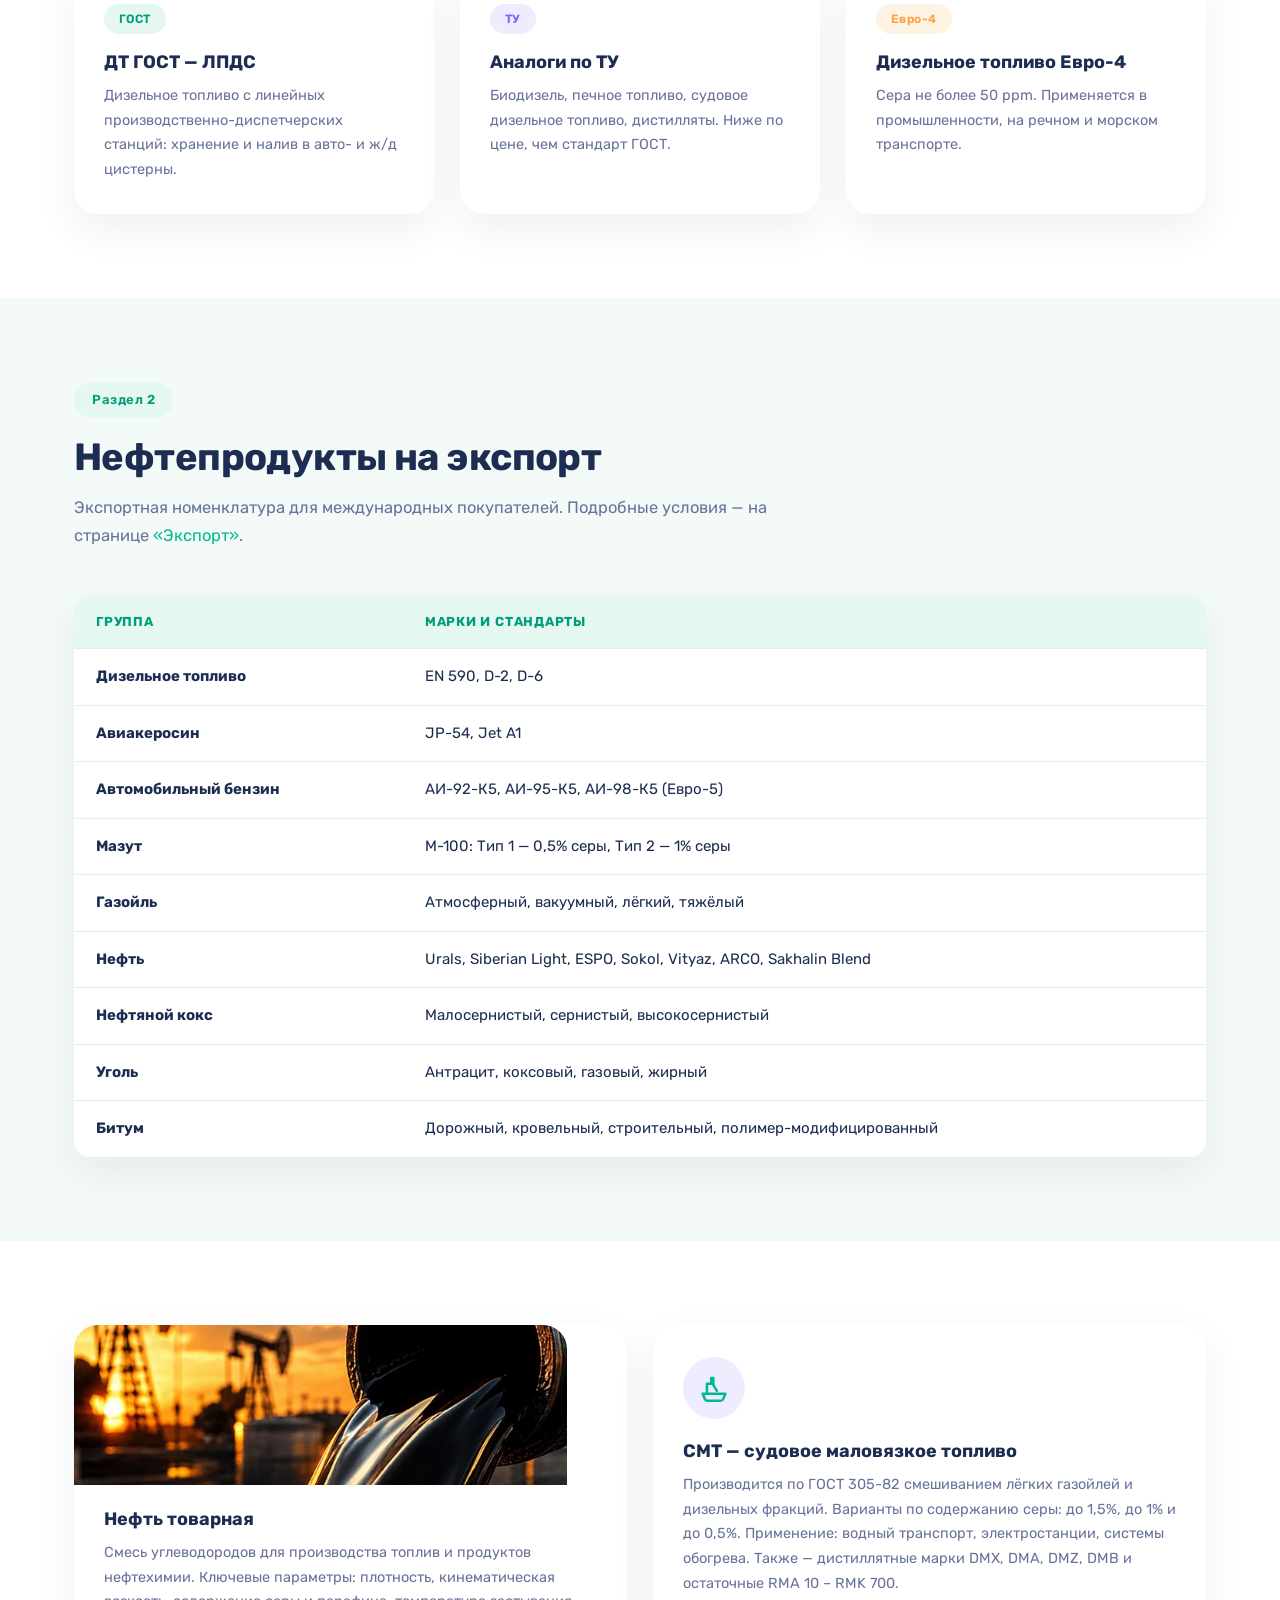
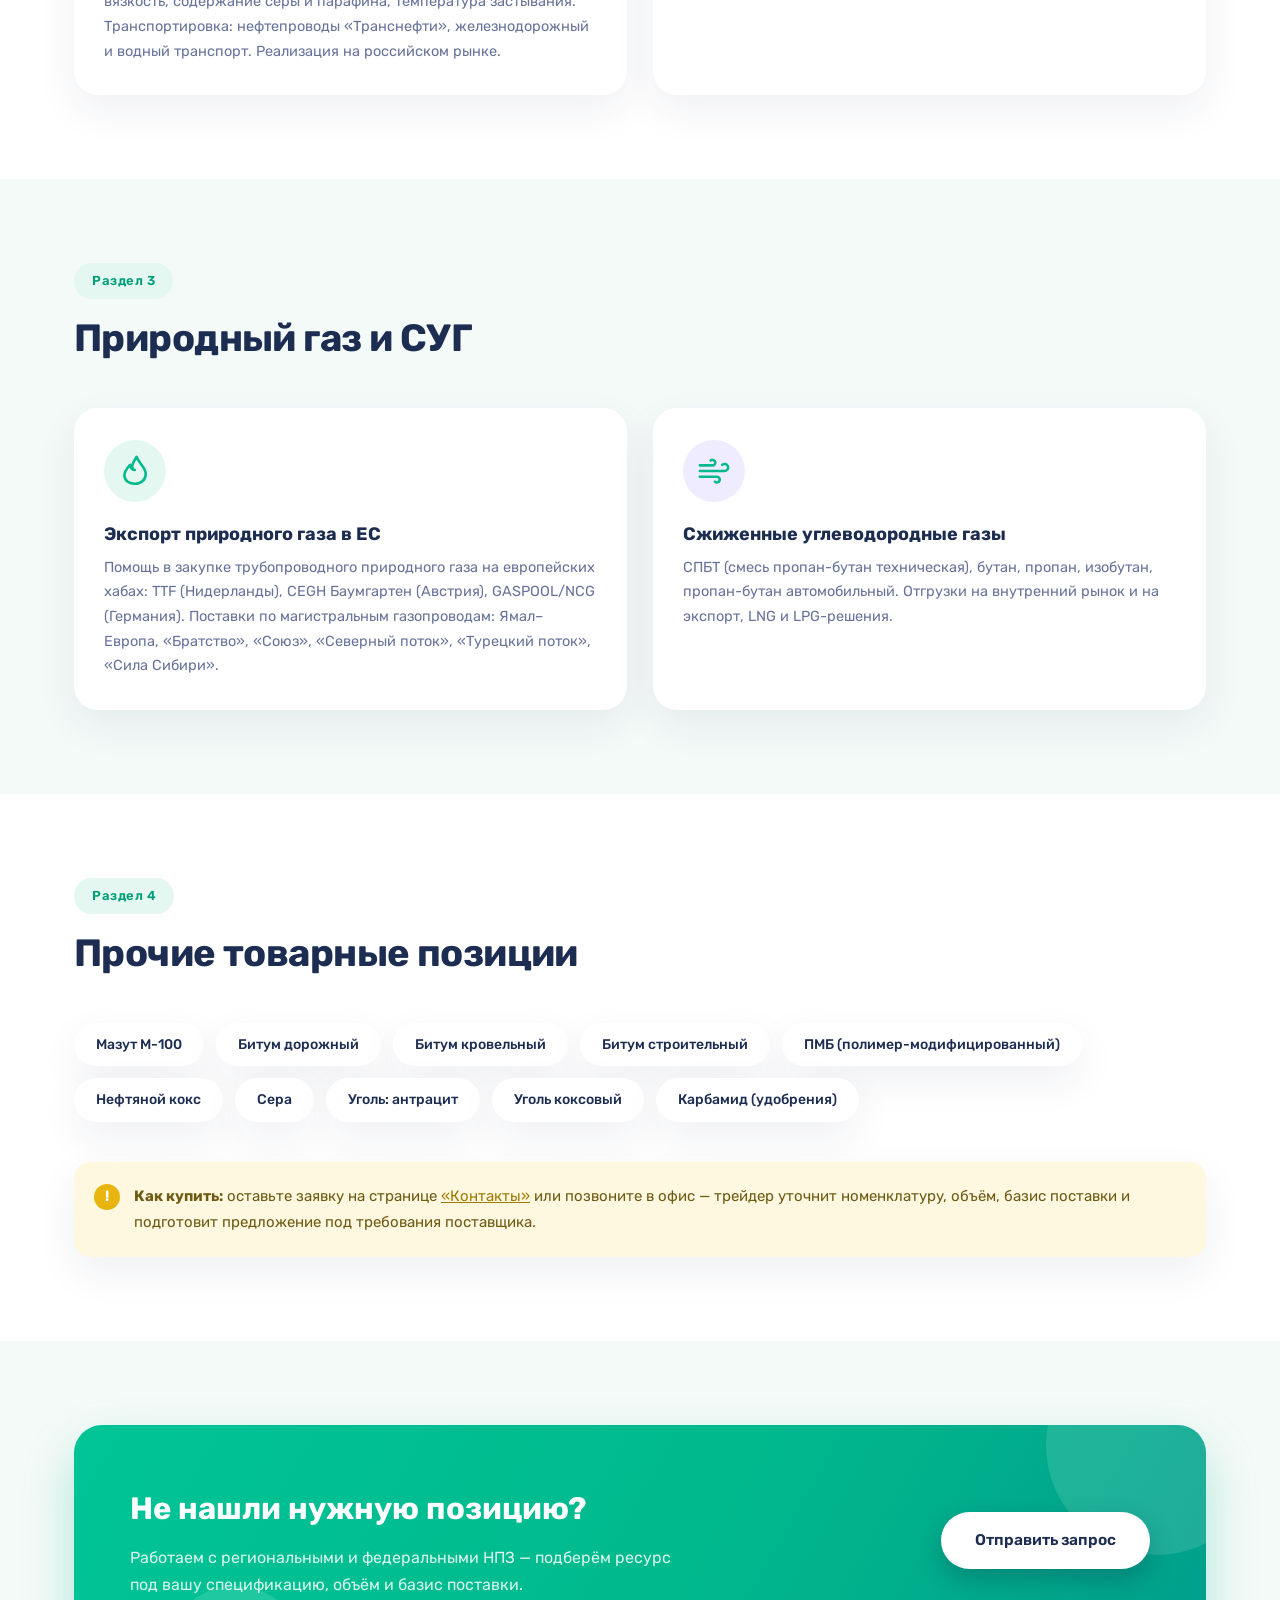
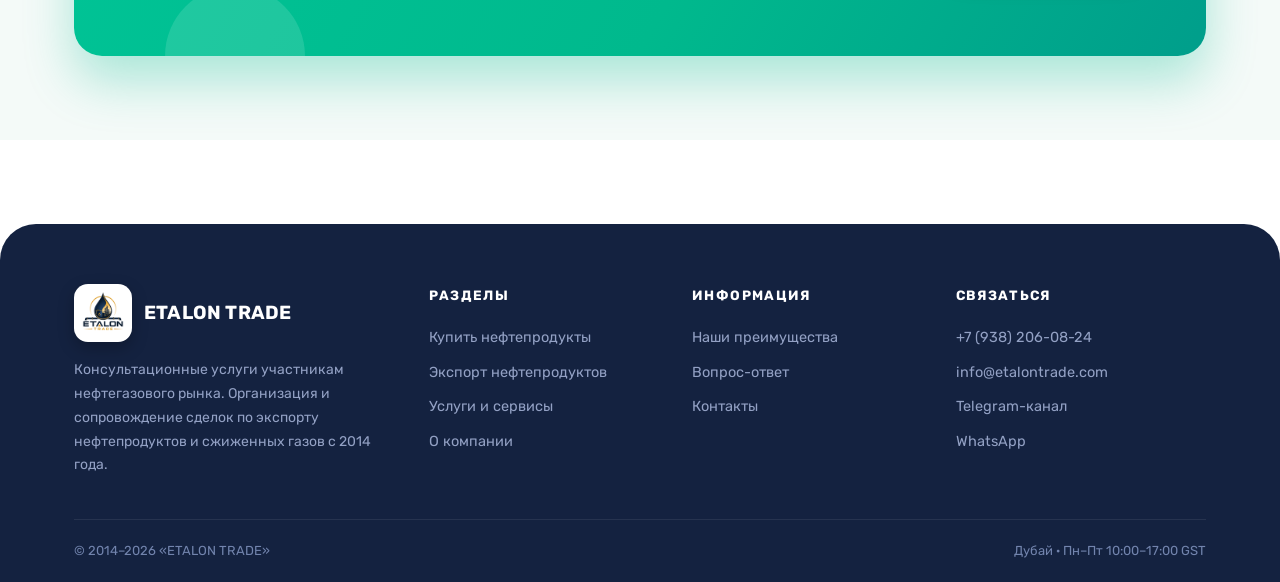
==== commit 3269b0c9: "Add crude oil photo to "Нефть товарная" cards, drop icon Adds the pipeline/pumpjack sunset photo as " ====
--- a/catalog.html
+++ b/catalog.html
@@ -138,7 +138,7 @@
   <div class="container">
     <div class="grid grid-2">
       <div class="card">
-        <div class="icon"><svg viewBox="0 0 24 24" fill="none" stroke="currentColor" stroke-width="1.8" stroke-linecap="round" stroke-linejoin="round"><path d="M12 3c3.2 4 6.5 7.8 6.5 11.5A6.5 6.5 0 0 1 12 21a6.5 6.5 0 0 1-6.5-6.5C5.5 10.8 8.8 7 12 3z"/></svg></div>
+        <img class="card-photo" src="assets/oil-thumb.jpg" alt="Нефть товарная — нефтепровод на фоне нефтяных качалок на закате" loading="lazy">
         <h3>Нефть товарная</h3>
         <p>Смесь углеводородов для производства топлив и продуктов нефтехимии. Ключевые параметры: плотность, кинематическая вязкость, содержание серы и парафина, температура застывания. Транспортировка: нефтепроводы «Транснефти», железнодорожный и водный транспорт. Реализация на российском рынке.</p>
       </div>
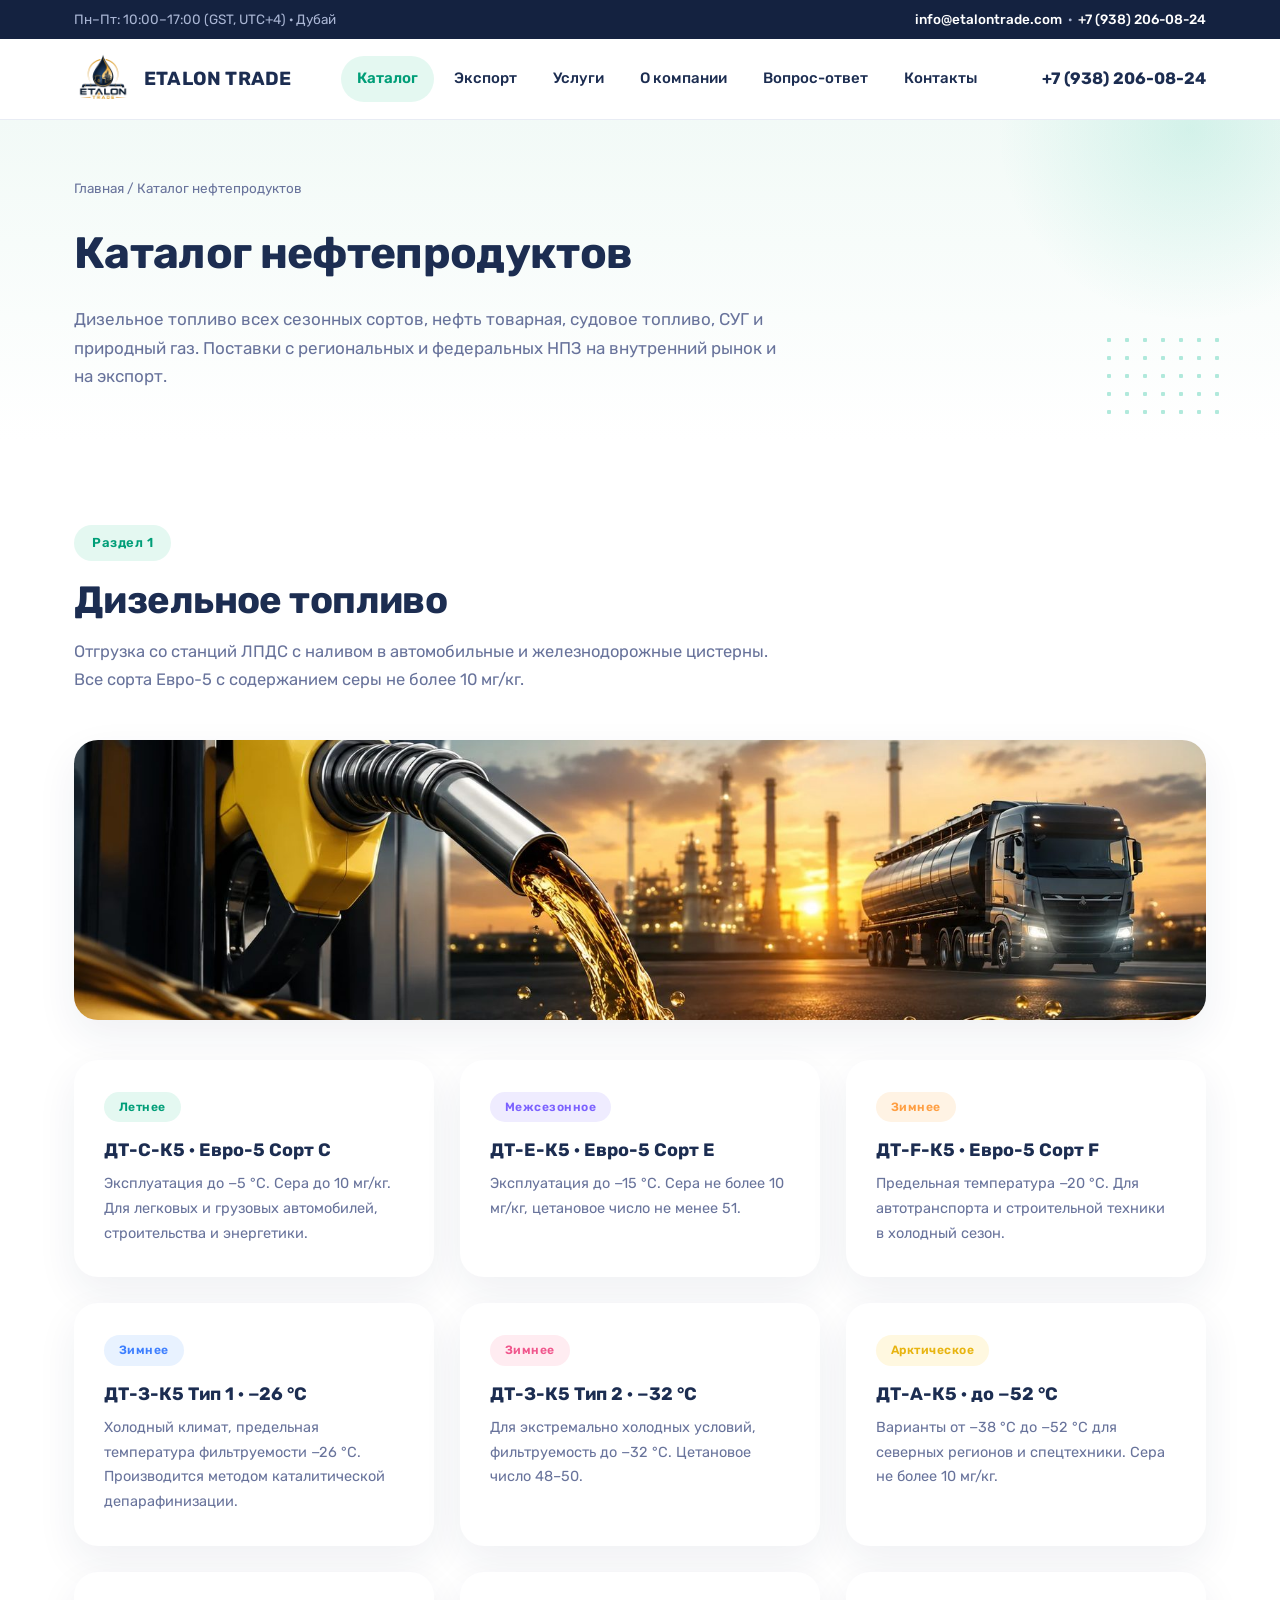
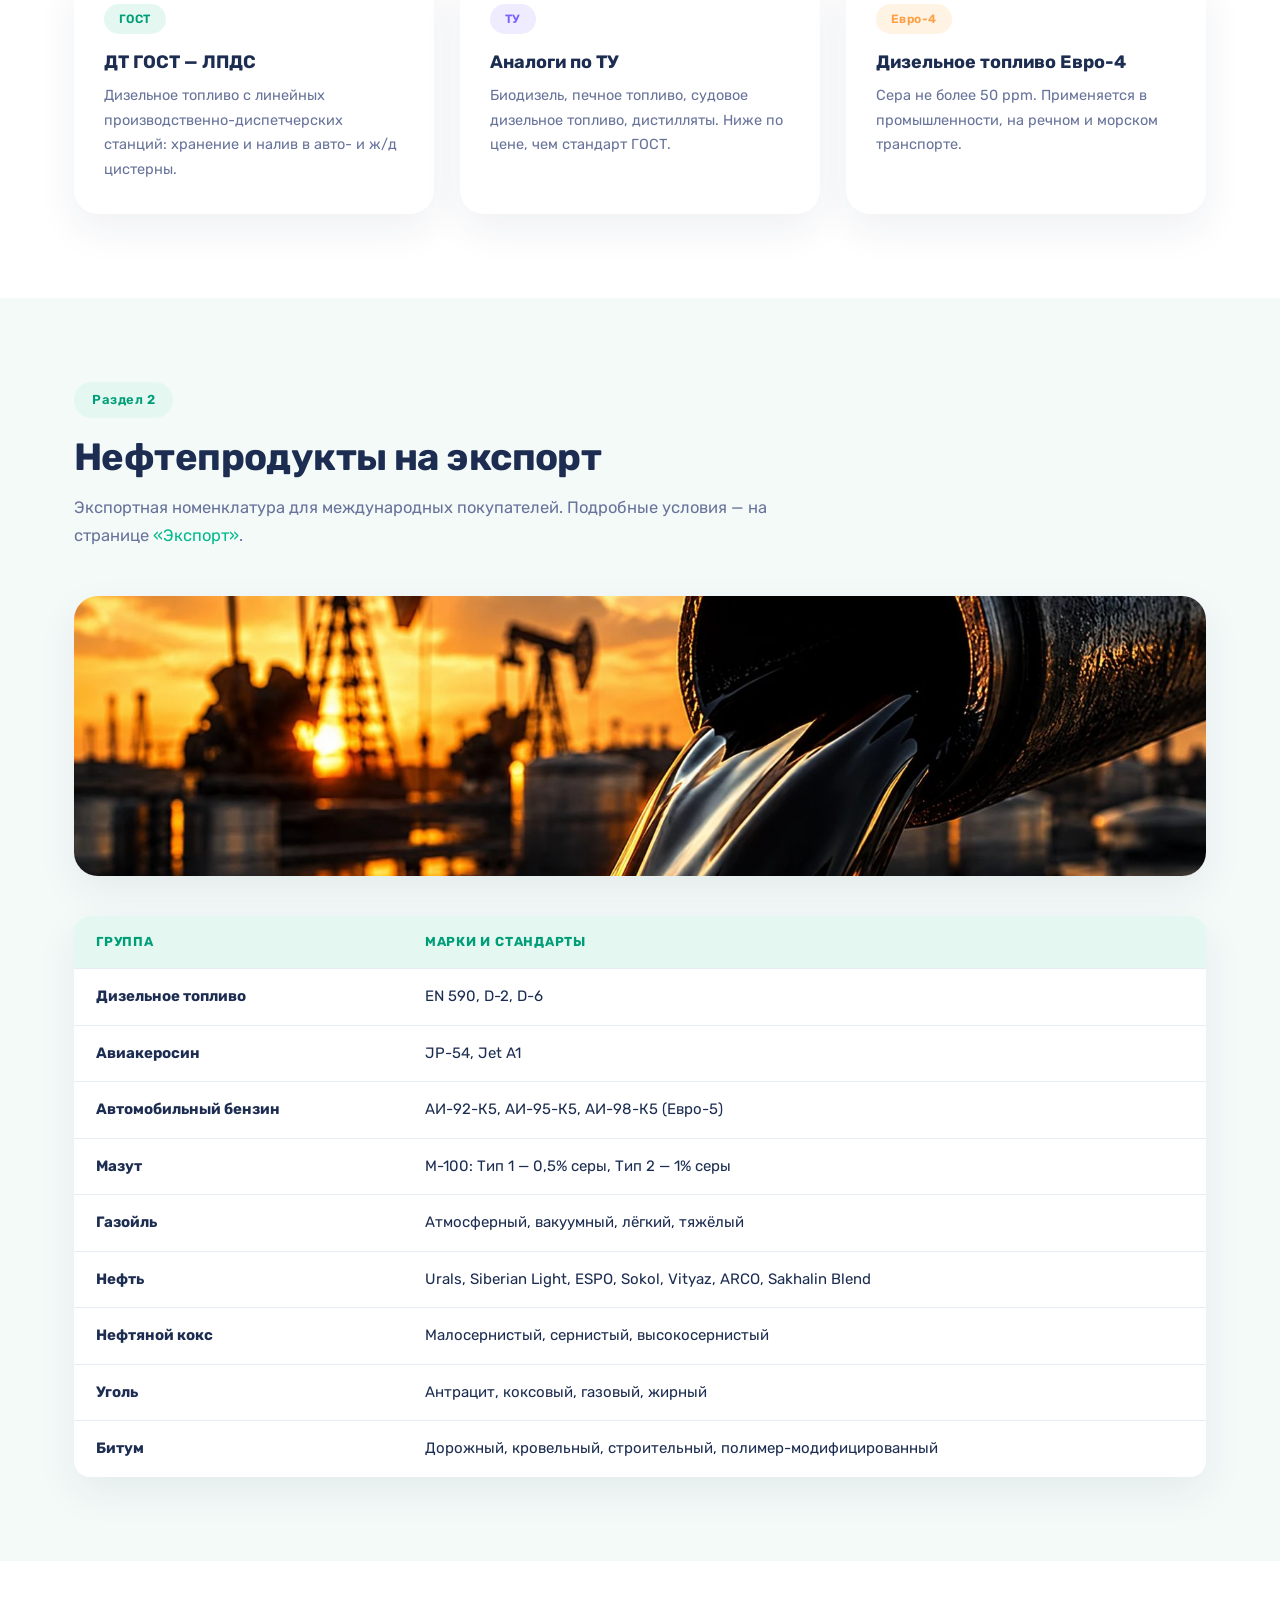
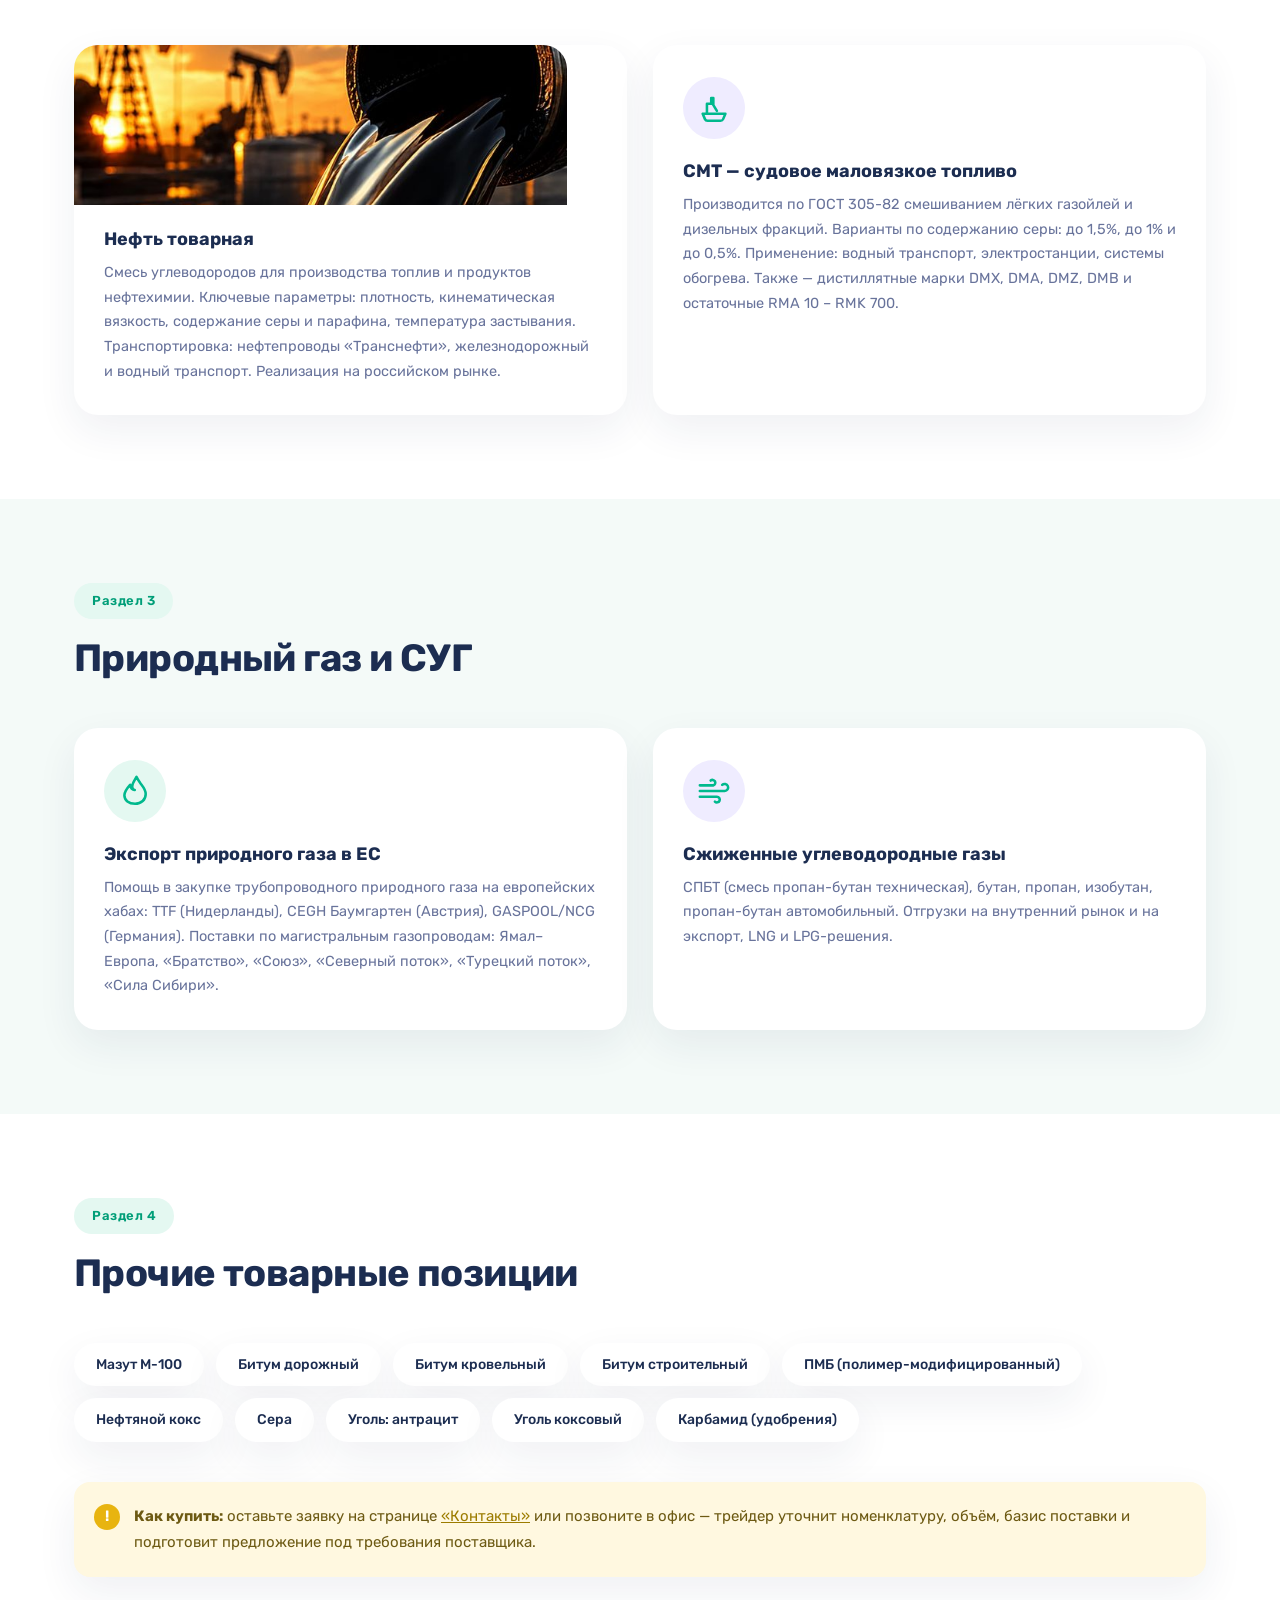
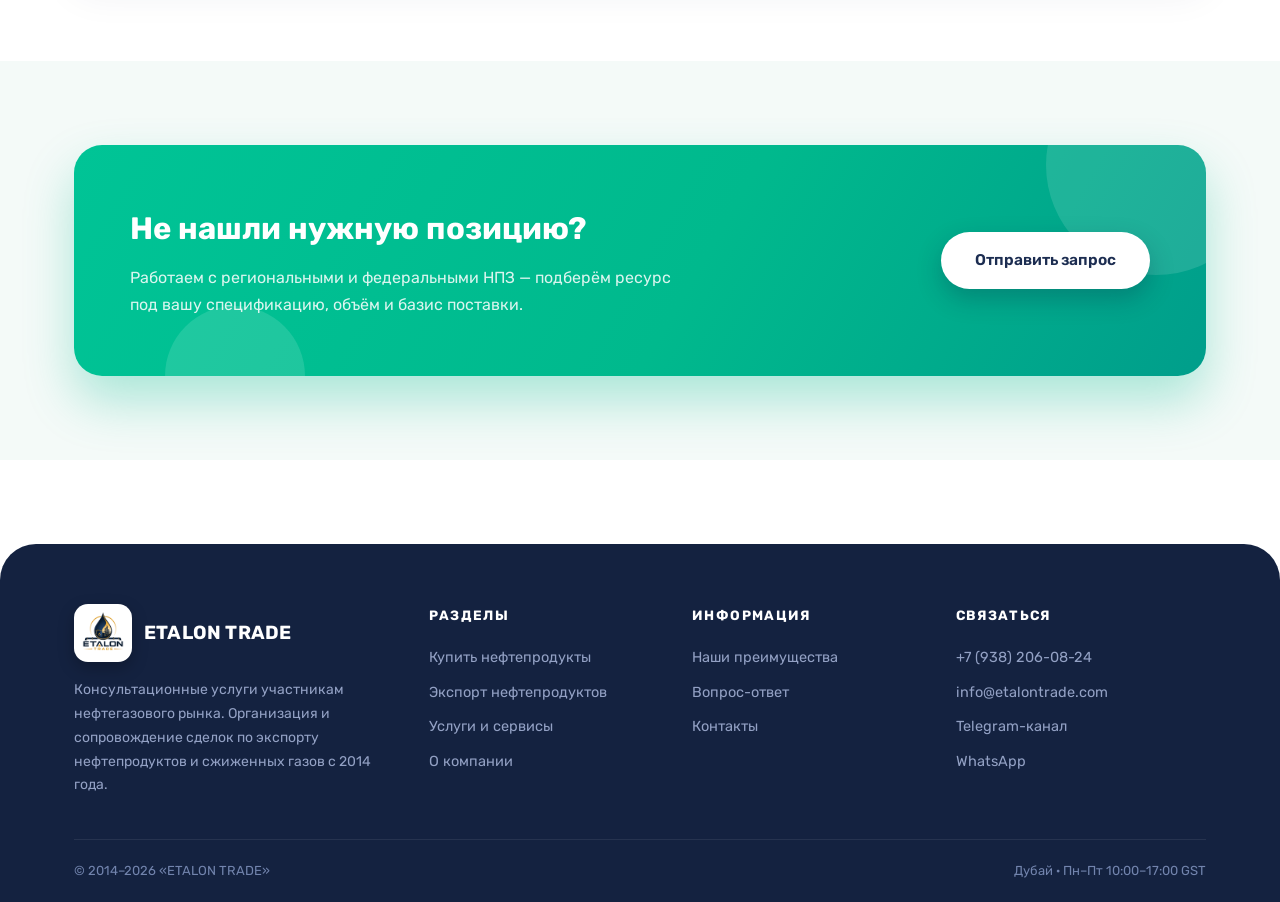
==== commit fa032934: "Add oil banner to "Нефтепродукты на экспорт" section Places the pipeline/pumpjack sunset photo as a " ====
--- a/catalog.html
+++ b/catalog.html
@@ -115,6 +115,7 @@
       <h2>Нефтепродукты на экспорт</h2>
       <p>Экспортная номенклатура для международных покупателей. Подробные условия — на странице <a href="export.html">«Экспорт»</a>.</p>
     </div>
+    <img class="section-banner" src="assets/oil-banner.jpg" alt="Нефтепродукты на экспорт — нефтепровод на фоне нефтяных качалок на закате" loading="lazy">
     <table class="spec-table">
       <thead>
         <tr><th>Группа</th><th>Марки и стандарты</th></tr>
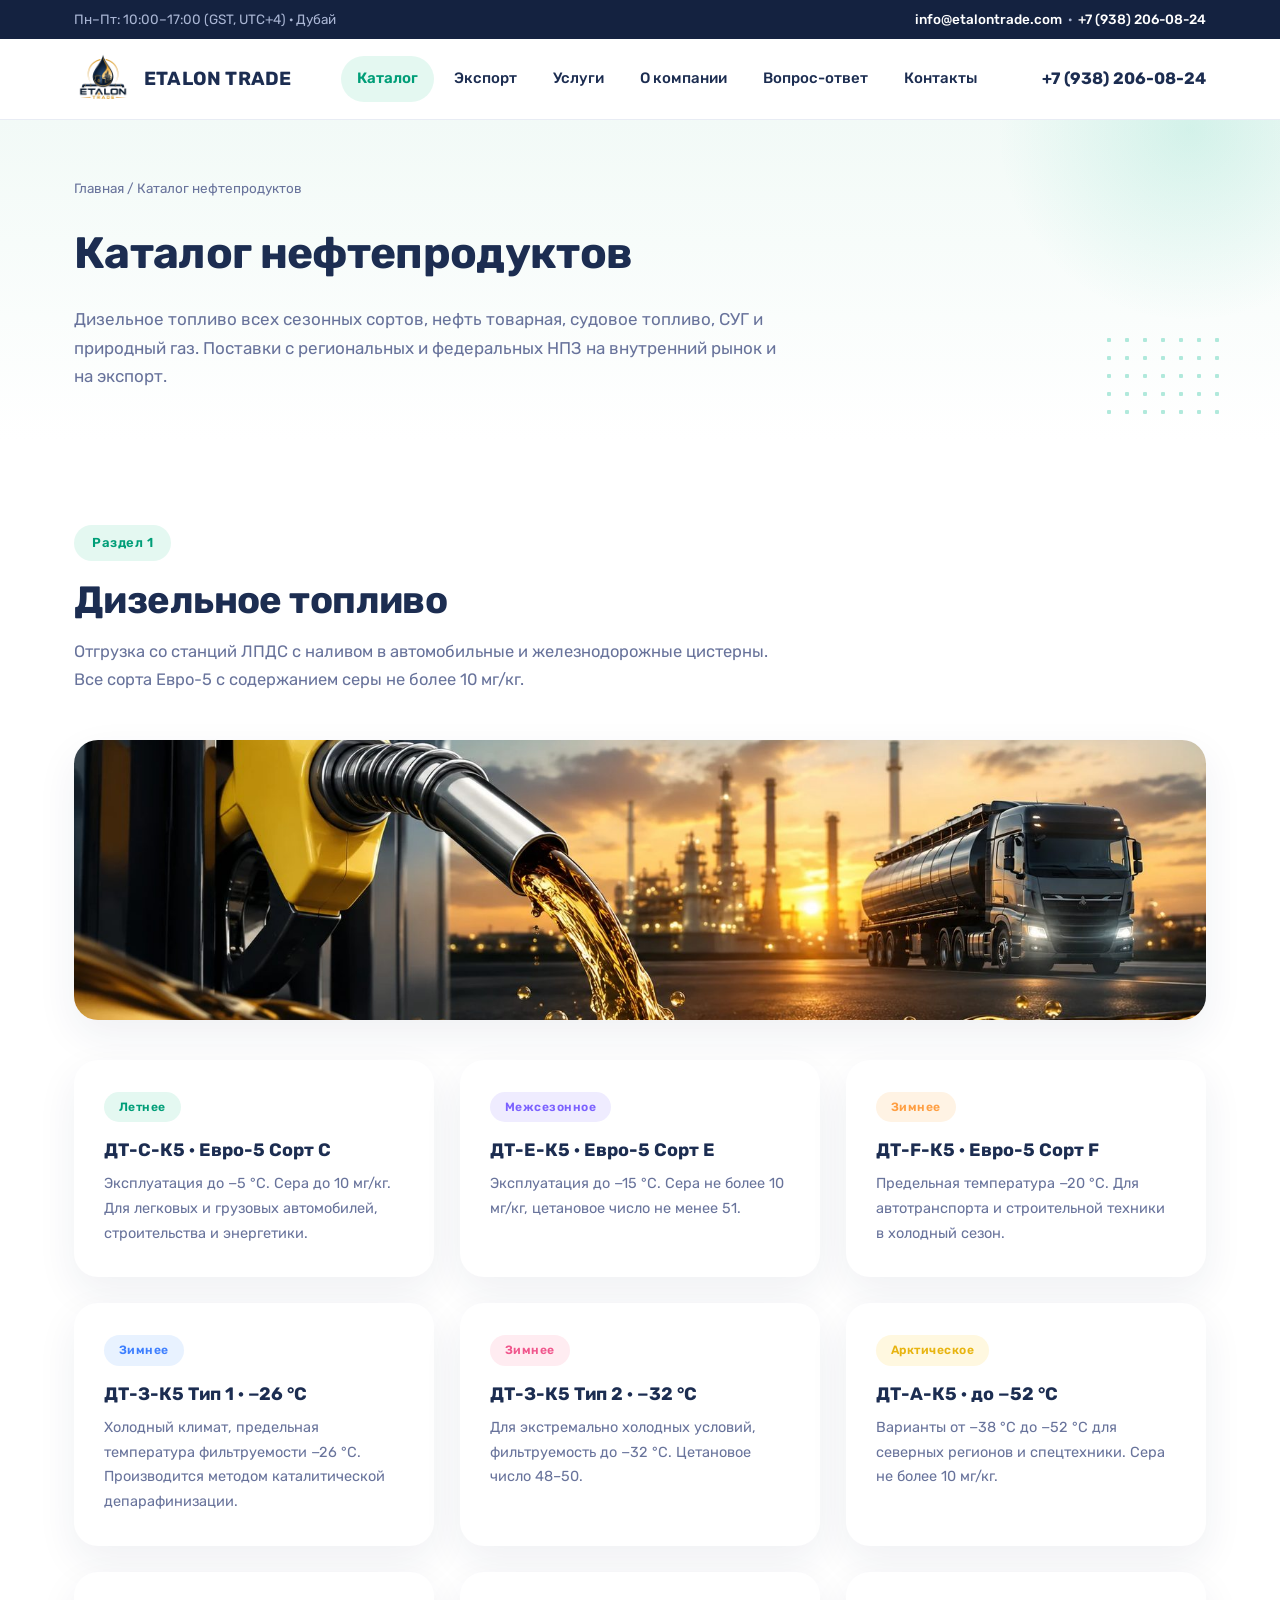
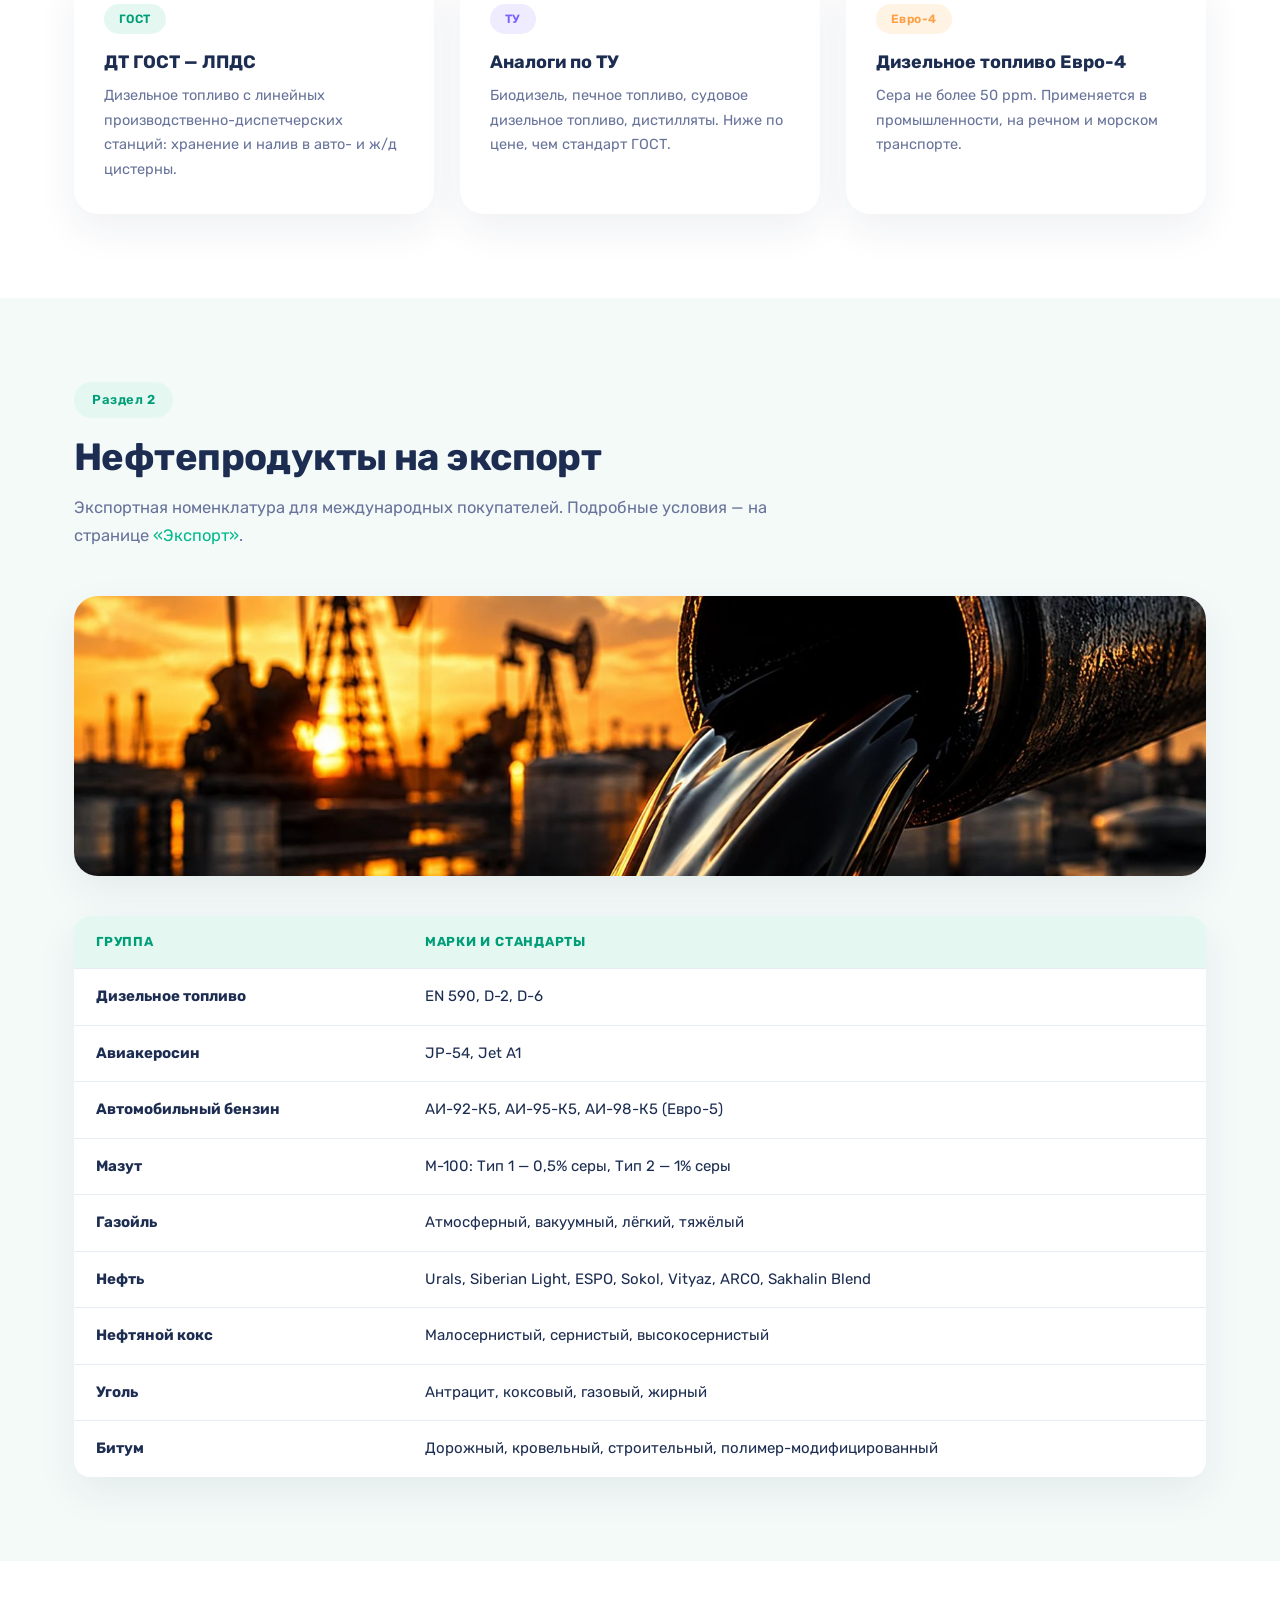
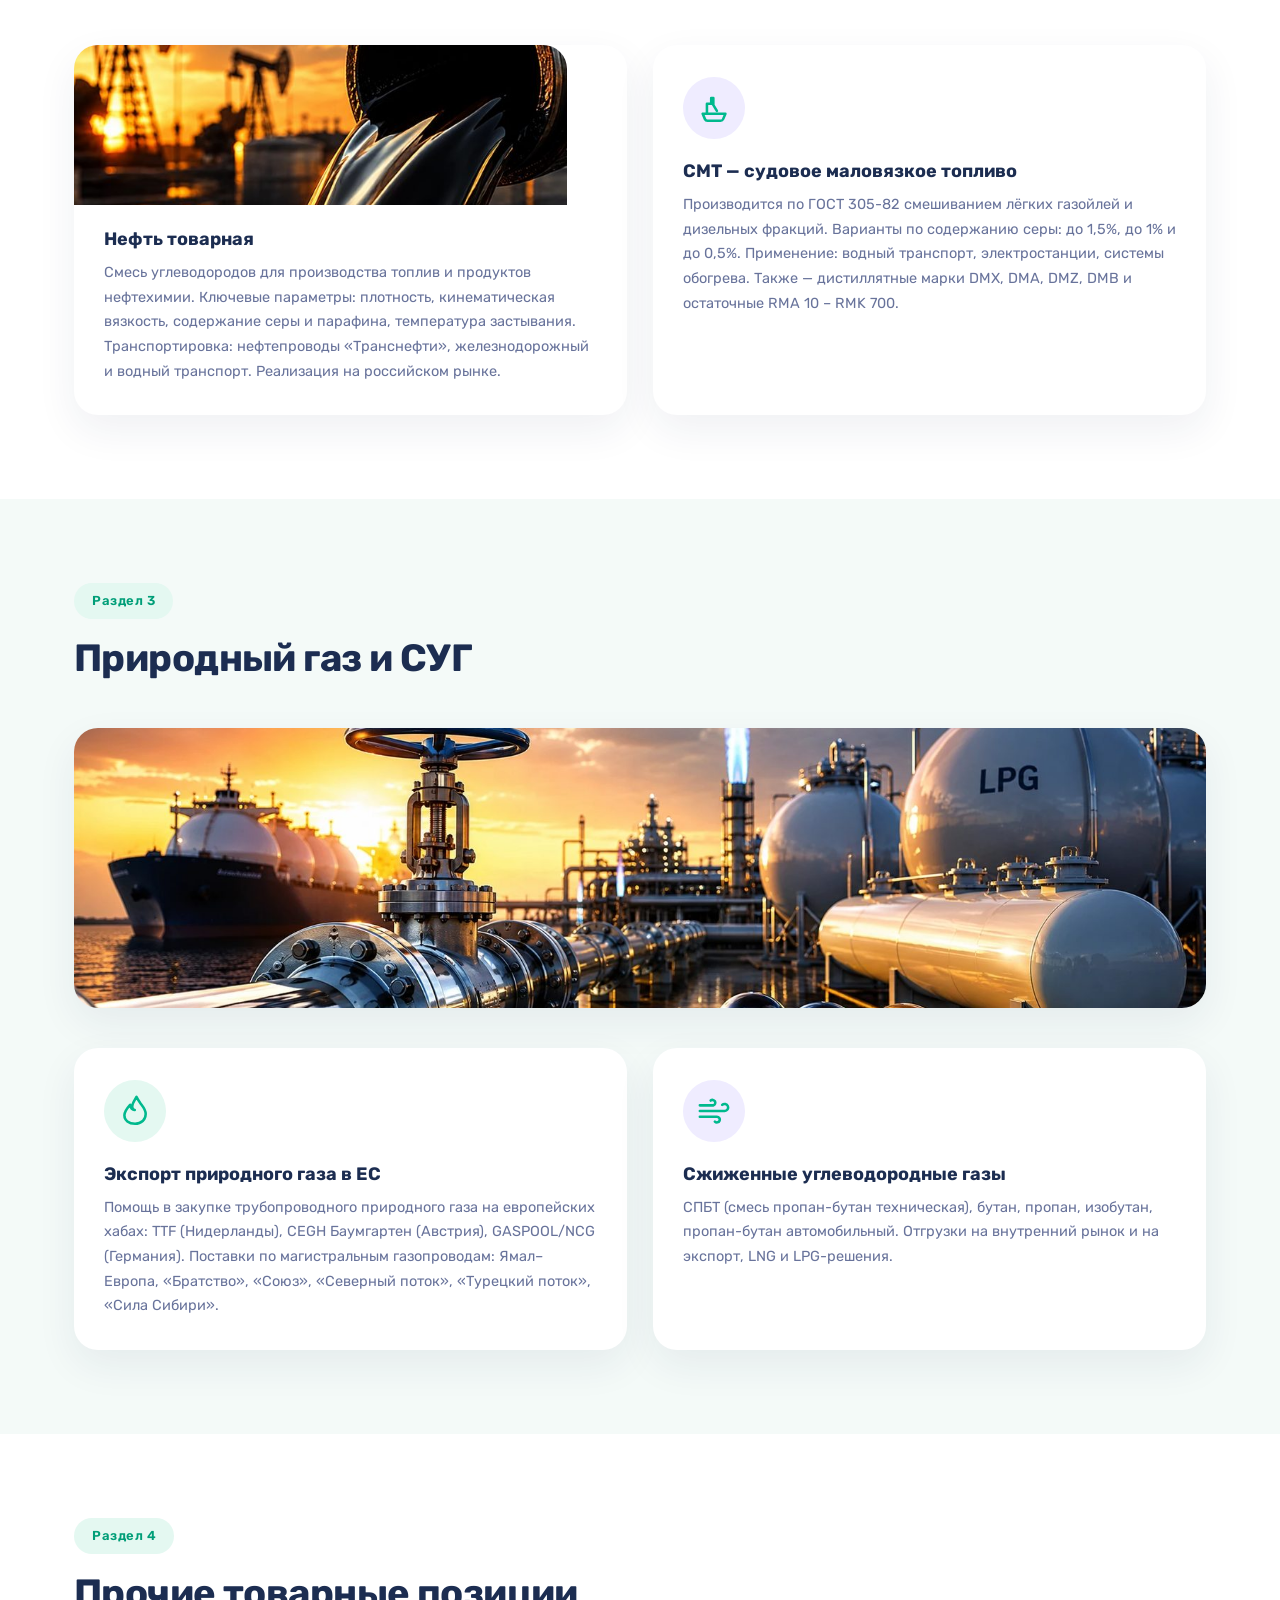
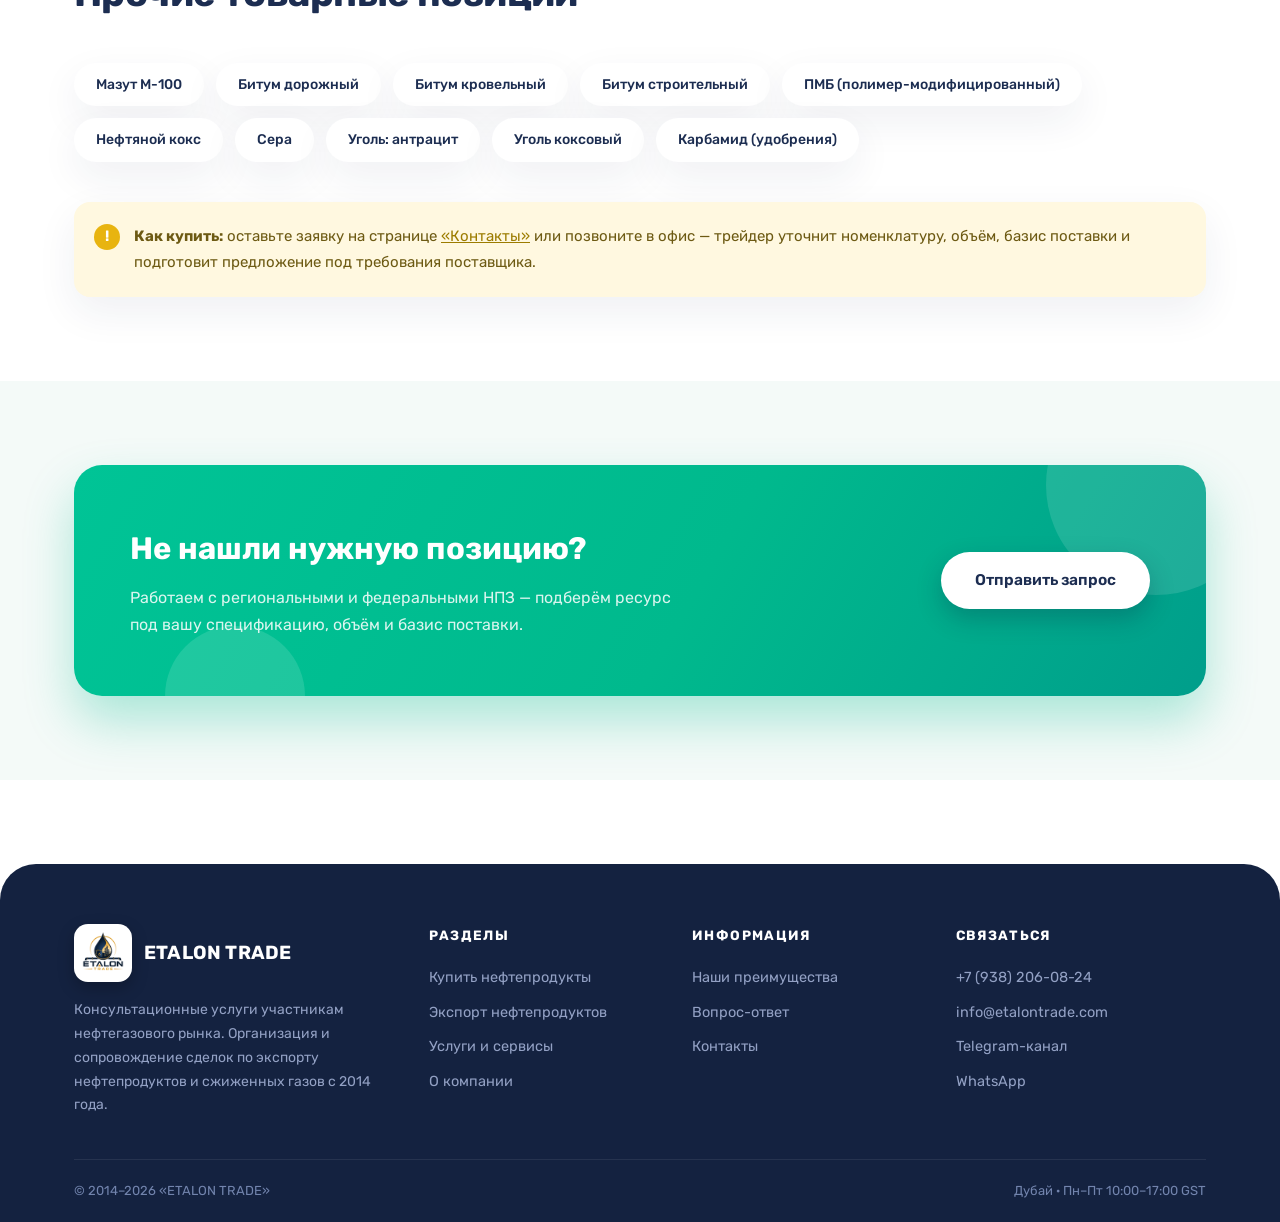
==== commit c65098c1: "Add natural gas/LPG terminal photo to "Природный газ и СУГ" Adds the LPG terminal photo (propane/but" ====
--- a/catalog.html
+++ b/catalog.html
@@ -158,6 +158,7 @@
       <span class="eyebrow">Раздел 3</span>
       <h2>Природный газ и СУГ</h2>
     </div>
+    <img class="section-banner" src="assets/gas-banner.jpg" alt="Природный газ и СУГ — резервуары LPG, пропан, бутан и изобутан на терминале" loading="lazy">
     <div class="grid grid-2">
       <div class="card">
         <div class="icon"><svg viewBox="0 0 24 24" fill="none" stroke="currentColor" stroke-width="1.8" stroke-linecap="round" stroke-linejoin="round"><path d="M12 21c4.4 0 7.5-2.9 7.5-7 0-3-2-5.2-3.6-7.3C14.7 5 13.6 3.3 13 2c-1 2-3 4.3-3 6.8 0 1.6.9 2.4 1.8 2.4-1.6 0-3.3-1.1-3.3-3.6C6.7 9.6 4.5 12.5 4.5 15c0 3.6 3.1 6 7.5 6z"/></svg></div>
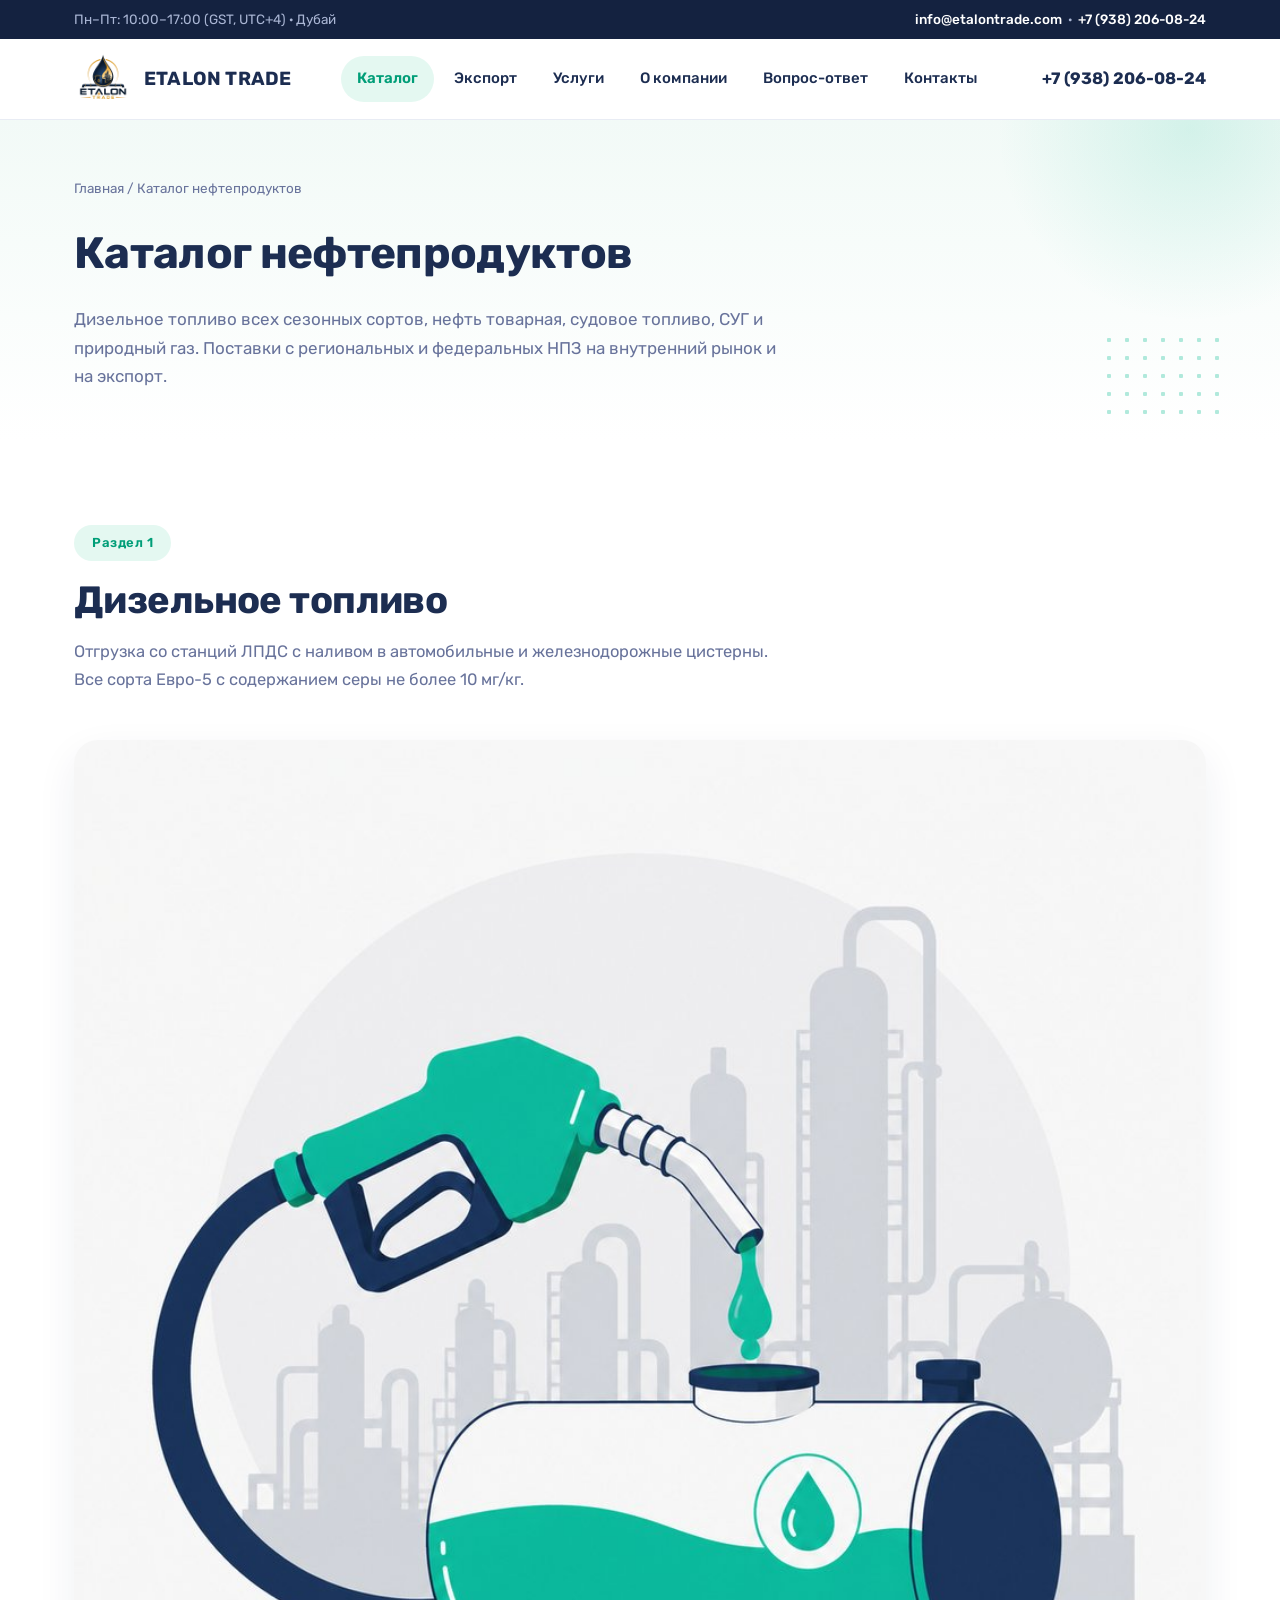
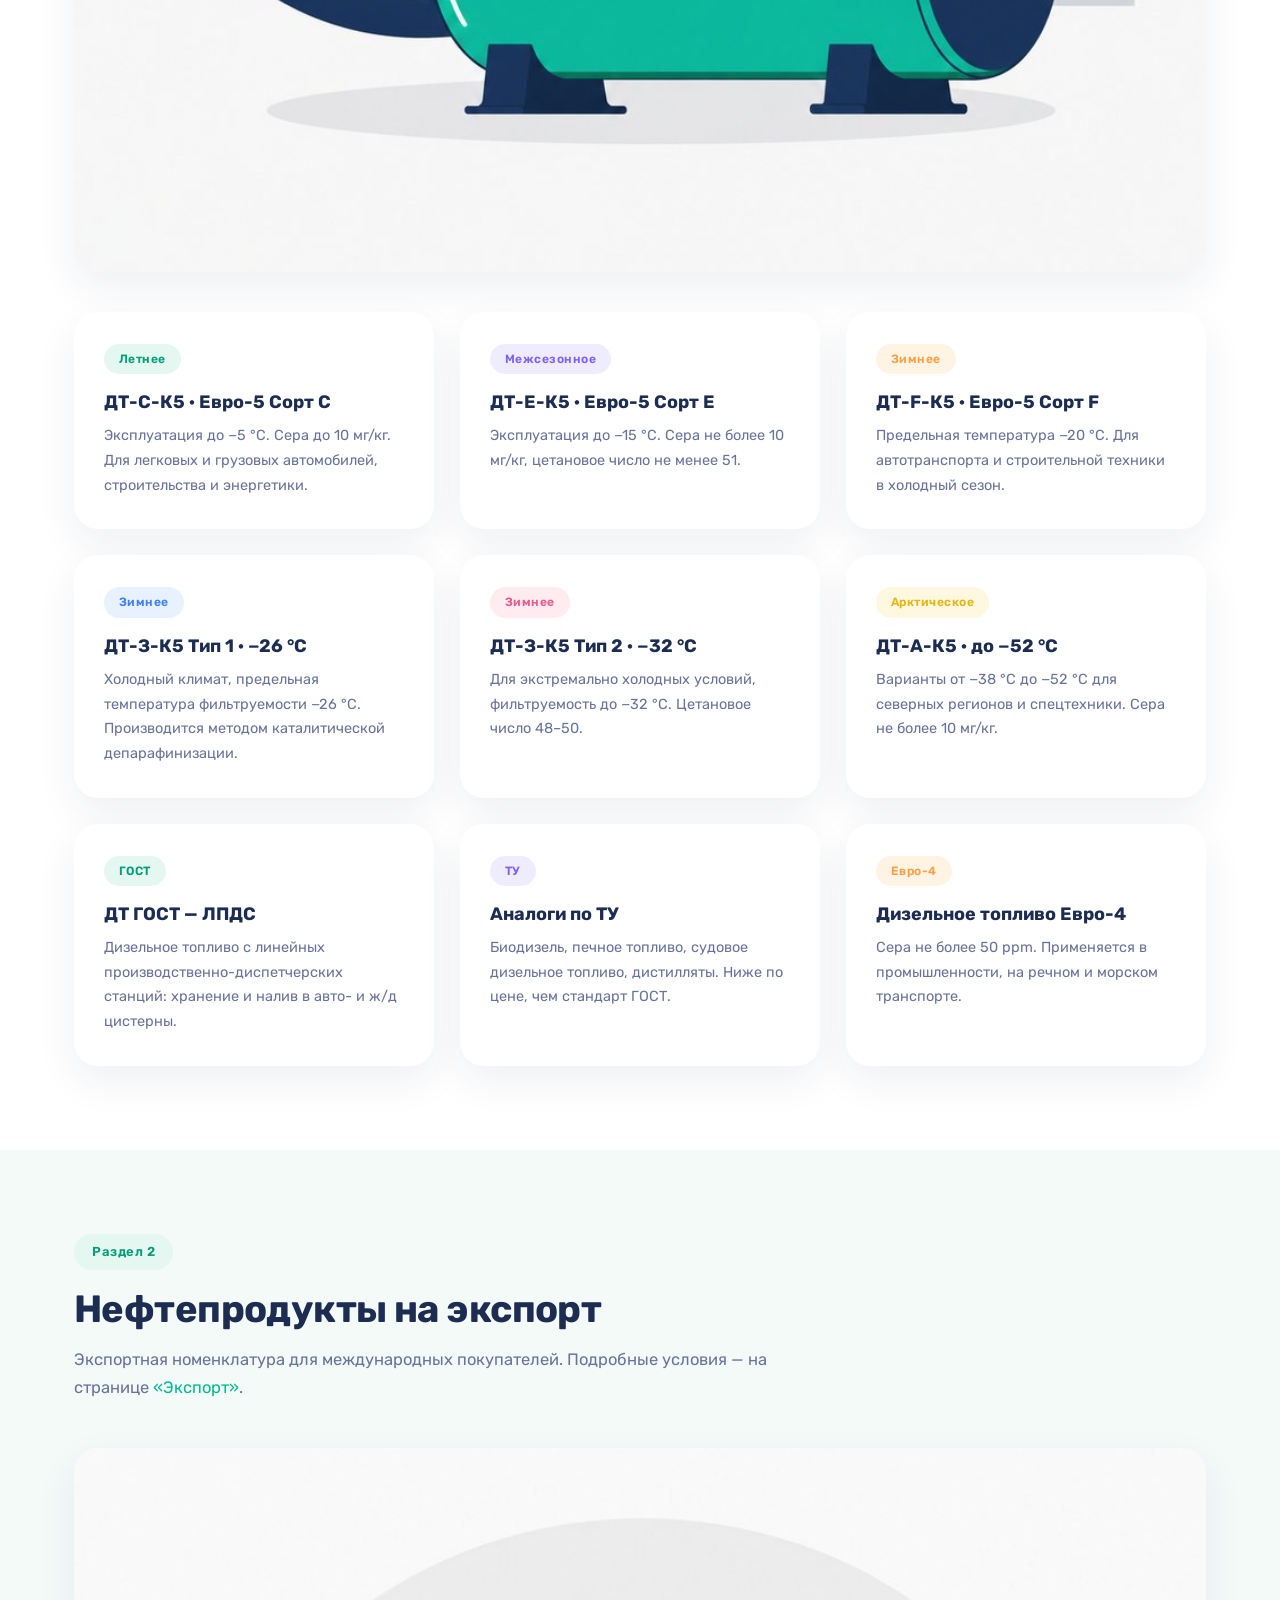
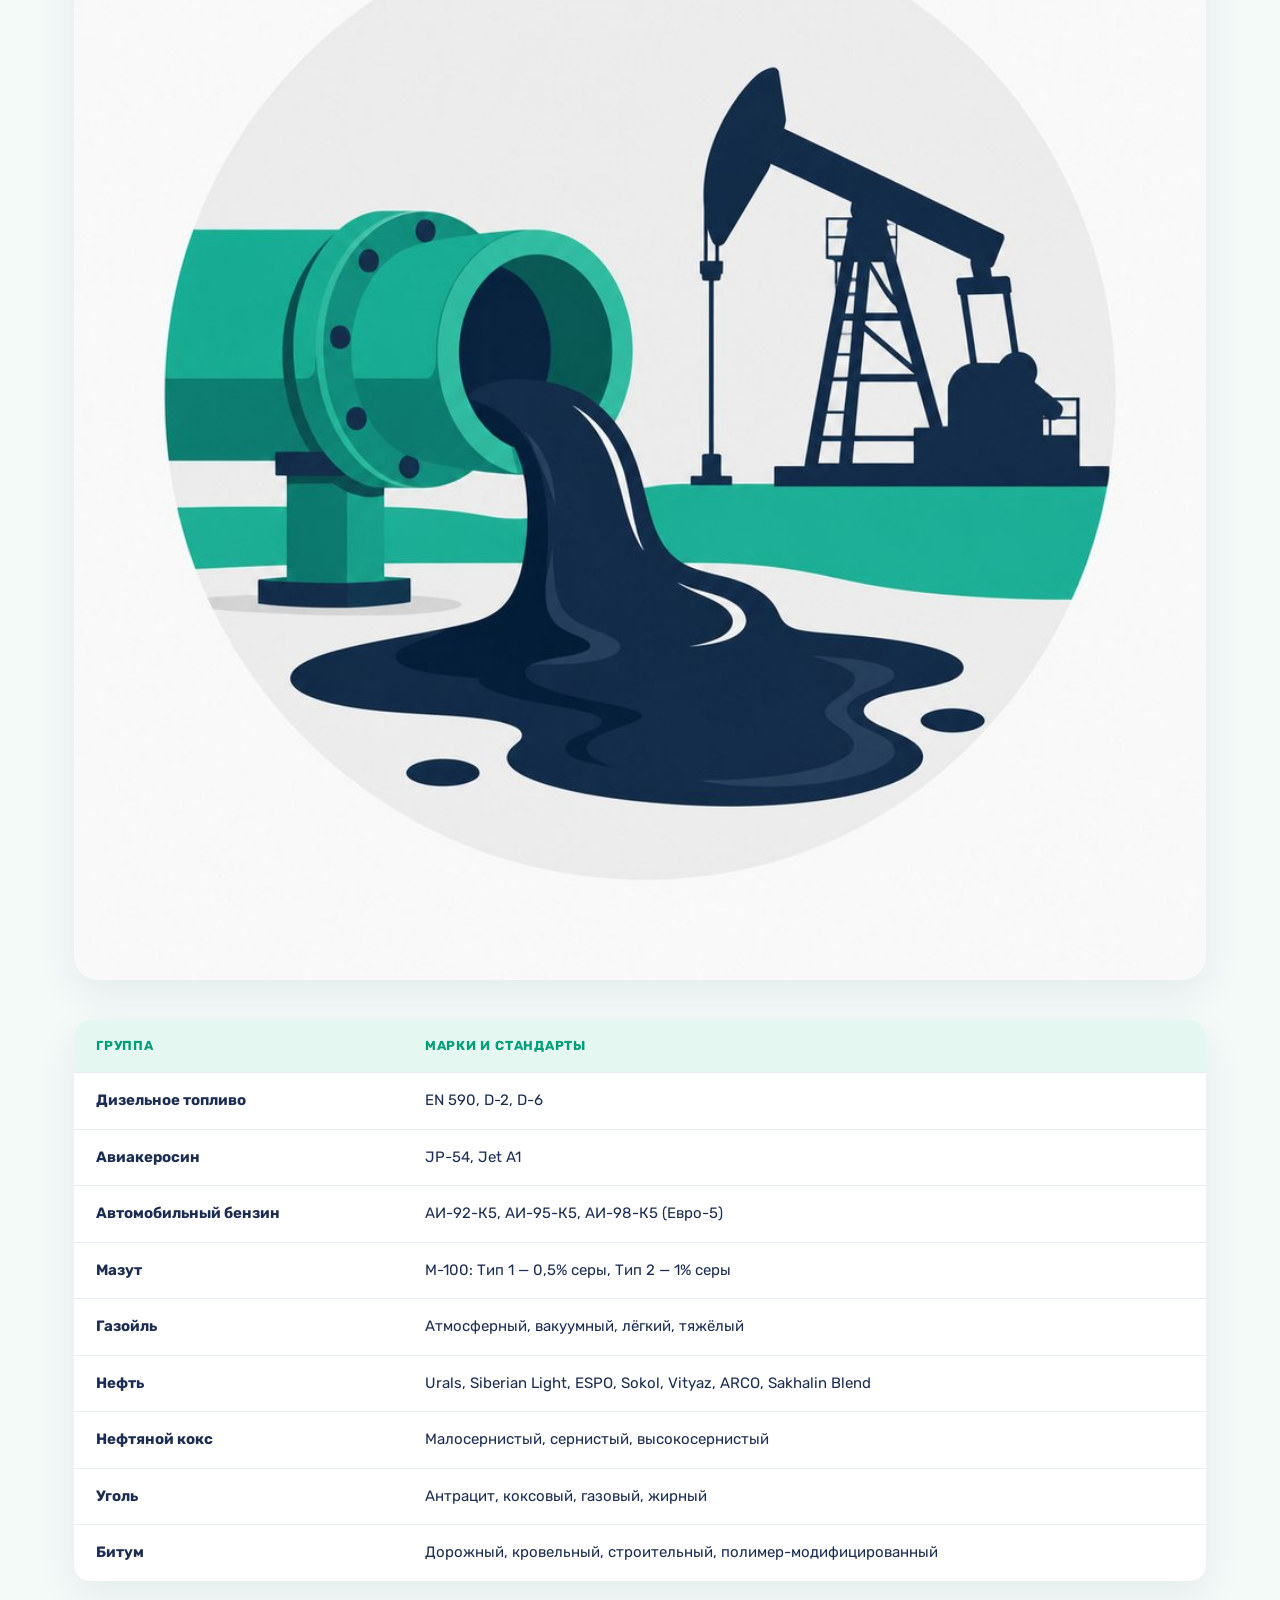
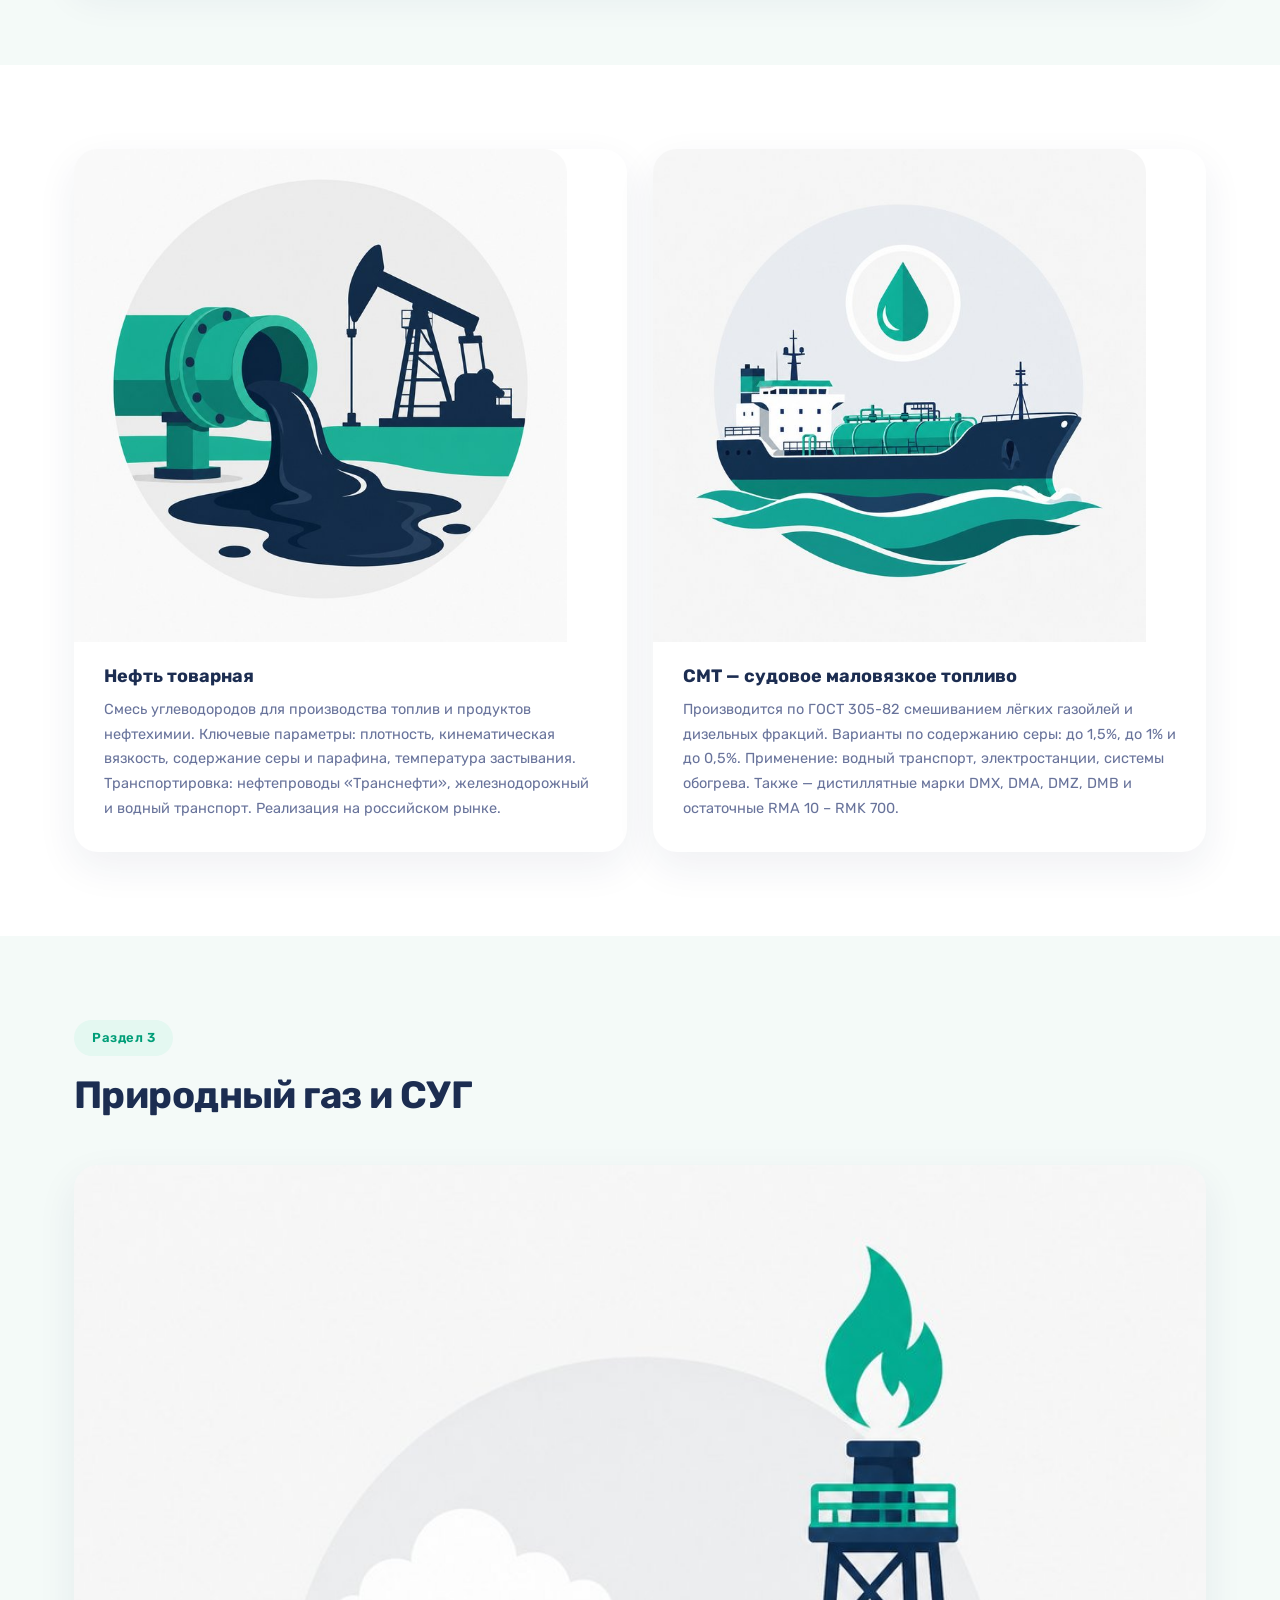
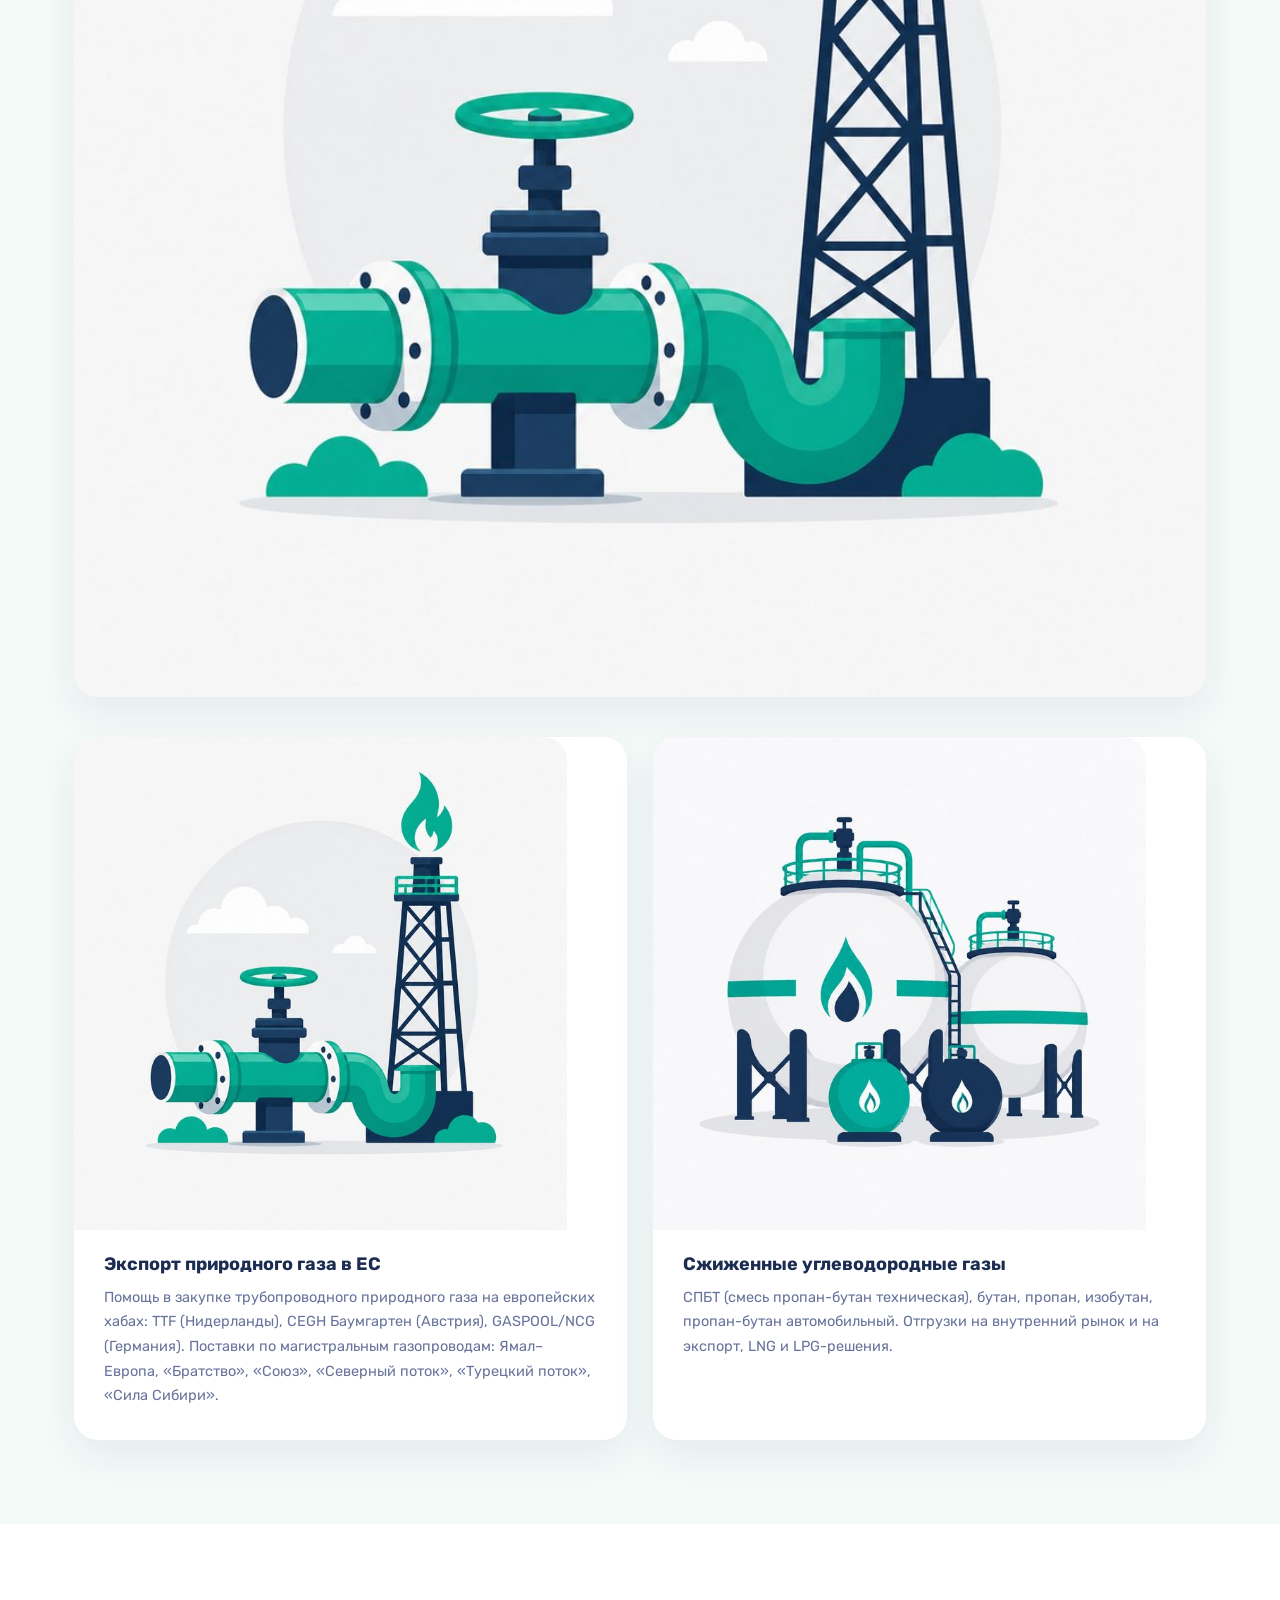
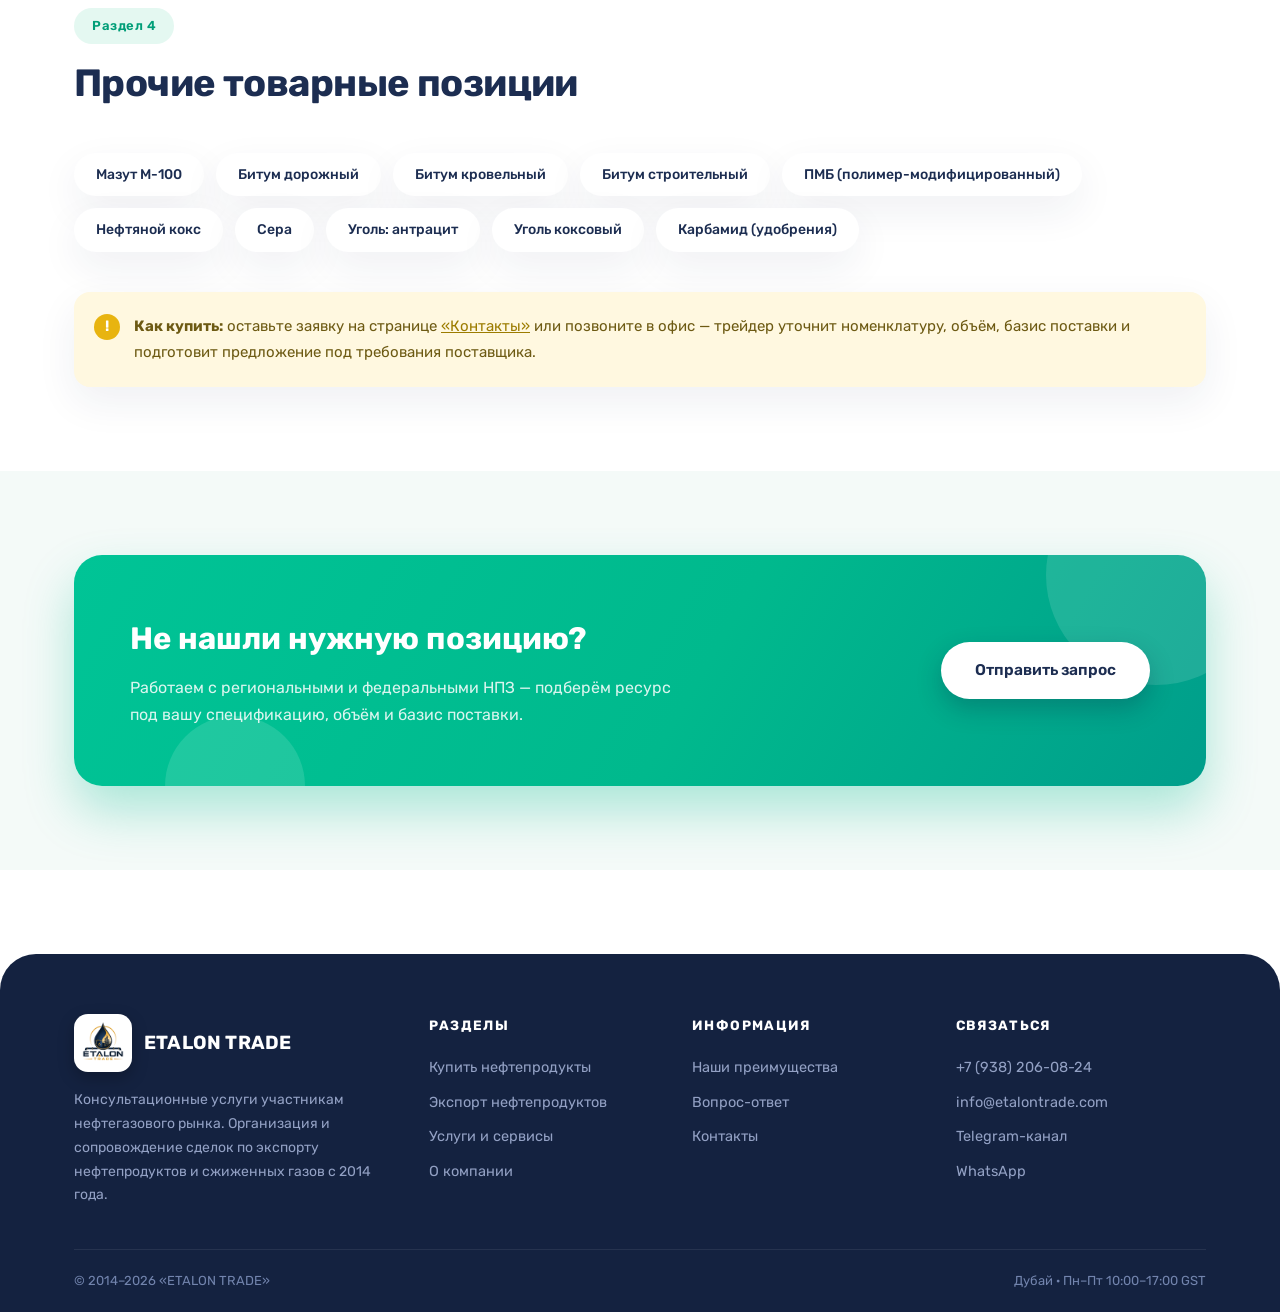
==== commit ddb2f8b1: "Replace all remaining SVG icons with generated illustrations Every remaining flat SVG icon across in" ====
--- a/catalog.html
+++ b/catalog.html
@@ -57,7 +57,7 @@
       <h2>Дизельное топливо</h2>
       <p>Отгрузка со станций ЛПДС с наливом в автомобильные и железнодорожные цистерны. Все сорта Евро-5 с содержанием серы не более 10 мг/кг.</p>
     </div>
-    <img class="section-banner" src="assets/diesel-banner.jpg" alt="Дизельное топливо — заправка топливозаправщика на фоне НПЗ на закате" loading="lazy">
+    <img class="section-banner" src="assets/illus-diesel-banner.jpg" alt="Дизельное топливо">
     <div class="grid grid-3">
       <div class="card">
         <span class="tag">Летнее</span>
@@ -115,7 +115,7 @@
       <h2>Нефтепродукты на экспорт</h2>
       <p>Экспортная номенклатура для международных покупателей. Подробные условия — на странице <a href="export.html">«Экспорт»</a>.</p>
     </div>
-    <img class="section-banner" src="assets/oil-banner.jpg" alt="Нефтепродукты на экспорт — нефтепровод на фоне нефтяных качалок на закате" loading="lazy">
+    <img class="section-banner" src="assets/illus-oil-crude-banner.jpg" alt="Нефтепродукты на экспорт">
     <table class="spec-table">
       <thead>
         <tr><th>Группа</th><th>Марки и стандарты</th></tr>
@@ -139,12 +139,12 @@
   <div class="container">
     <div class="grid grid-2">
       <div class="card">
-        <img class="card-photo" src="assets/oil-thumb.jpg" alt="Нефть товарная — нефтепровод на фоне нефтяных качалок на закате" loading="lazy">
+        <img class="card-photo" src="assets/illus-oil-crude.jpg" alt="Нефть товарная">
         <h3>Нефть товарная</h3>
         <p>Смесь углеводородов для производства топлив и продуктов нефтехимии. Ключевые параметры: плотность, кинематическая вязкость, содержание серы и парафина, температура застывания. Транспортировка: нефтепроводы «Транснефти», железнодорожный и водный транспорт. Реализация на российском рынке.</p>
       </div>
       <div class="card" id="marine">
-        <div class="icon"><svg viewBox="0 0 24 24" fill="none" stroke="currentColor" stroke-width="1.8" stroke-linecap="round" stroke-linejoin="round"><path d="M4 16h16l-1.6 3.8a2 2 0 0 1-1.9 1.2H7.5a2 2 0 0 1-1.9-1.2L4 16z"/><path d="M7 16V9h4l3 5"/><path d="M10 9V5h1.5v4"/></svg></div>
+        <img class="card-photo" src="assets/illus-marine-fuel.jpg" alt="СМТ — судовое маловязкое топливо">
         <h3>СМТ — судовое маловязкое топливо</h3>
         <p>Производится по ГОСТ 305-82 смешиванием лёгких газойлей и дизельных фракций. Варианты по содержанию серы: до 1,5%, до 1% и до 0,5%. Применение: водный транспорт, электростанции, системы обогрева. Также — дистиллятные марки DMX, DMA, DMZ, DMB и остаточные RMA 10 – RMK 700.</p>
       </div>
@@ -158,15 +158,15 @@
       <span class="eyebrow">Раздел 3</span>
       <h2>Природный газ и СУГ</h2>
     </div>
-    <img class="section-banner" src="assets/gas-banner.jpg" alt="Природный газ и СУГ — резервуары LPG, пропан, бутан и изобутан на терминале" loading="lazy">
+    <img class="section-banner" src="assets/illus-gas-natural-banner.jpg" alt="Природный газ и СУГ">
     <div class="grid grid-2">
       <div class="card">
-        <div class="icon"><svg viewBox="0 0 24 24" fill="none" stroke="currentColor" stroke-width="1.8" stroke-linecap="round" stroke-linejoin="round"><path d="M12 21c4.4 0 7.5-2.9 7.5-7 0-3-2-5.2-3.6-7.3C14.7 5 13.6 3.3 13 2c-1 2-3 4.3-3 6.8 0 1.6.9 2.4 1.8 2.4-1.6 0-3.3-1.1-3.3-3.6C6.7 9.6 4.5 12.5 4.5 15c0 3.6 3.1 6 7.5 6z"/></svg></div>
+        <img class="card-photo" src="assets/illus-gas-natural.jpg" alt="Экспорт природного газа в ЕС">
         <h3>Экспорт природного газа в ЕС</h3>
         <p>Помощь в закупке трубопроводного природного газа на европейских хабах: TTF (Нидерланды), CEGH Баумгартен (Австрия), GASPOOL/NCG (Германия). Поставки по магистральным газопроводам: Ямал–Европа, «Братство», «Союз», «Северный поток», «Турецкий поток», «Сила Сибири».</p>
       </div>
       <div class="card">
-        <div class="icon"><svg viewBox="0 0 24 24" fill="none" stroke="currentColor" stroke-width="1.8" stroke-linecap="round" stroke-linejoin="round"><path d="M9.6 4.6a2 2 0 1 1 2 3.4H2"/><path d="M12.6 19.4A2 2 0 1 0 14 16H2"/><path d="M17.7 7.7A2.5 2.5 0 1 1 19.5 12H2"/></svg></div>
+        <img class="card-photo" src="assets/illus-gas-lpg.jpg" alt="Сжиженные углеводородные газы">
         <h3>Сжиженные углеводородные газы</h3>
         <p>СПБТ (смесь пропан-бутан техническая), бутан, пропан, изобутан, пропан-бутан автомобильный. Отгрузки на внутренний рынок и на экспорт, LNG и LPG-решения.</p>
       </div>
--- a/assets/styles.css
+++ b/assets/styles.css
@@ -448,8 +448,7 @@
 
 .section-banner {
   width: 100%;
-  height: 280px;
-  object-fit: cover;
+  height: auto;
   border-radius: var(--radius);
   box-shadow: var(--shadow);
   margin-bottom: 40px;
@@ -479,9 +478,8 @@
 
 .card .card-photo {
   width: calc(100% + 60px);
-  height: 160px;
+  height: auto;
   margin: -32px -30px 22px;
-  object-fit: cover;
   border-radius: var(--radius) var(--radius) 0 0;
   display: block;
 }
@@ -759,6 +757,13 @@
   align-items: center;
   justify-content: center;
   font-size: 19px;
+  overflow: hidden;
+}
+
+.contact-row .ci img {
+  width: 100%;
+  height: 100%;
+  object-fit: cover;
 }
 
 .contact-row:nth-child(2) .ci { background: var(--chip-violet-bg); }
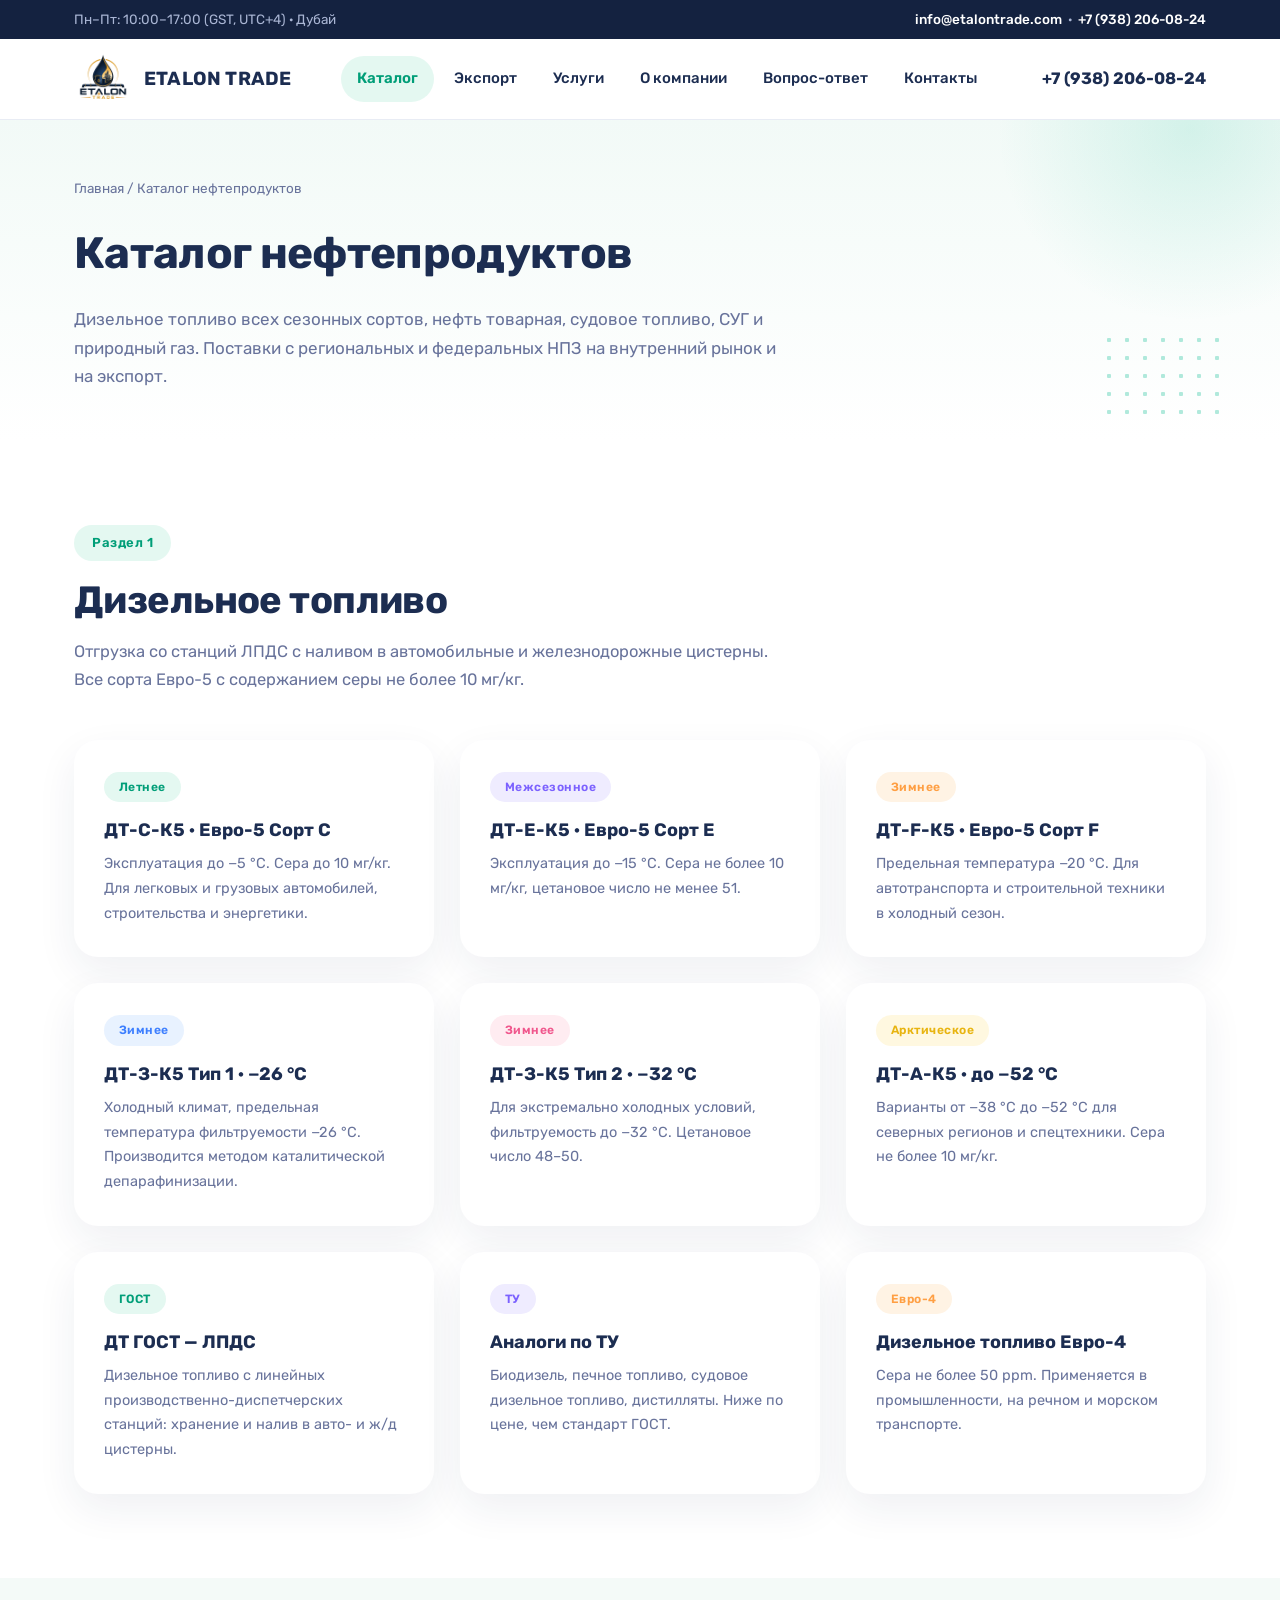
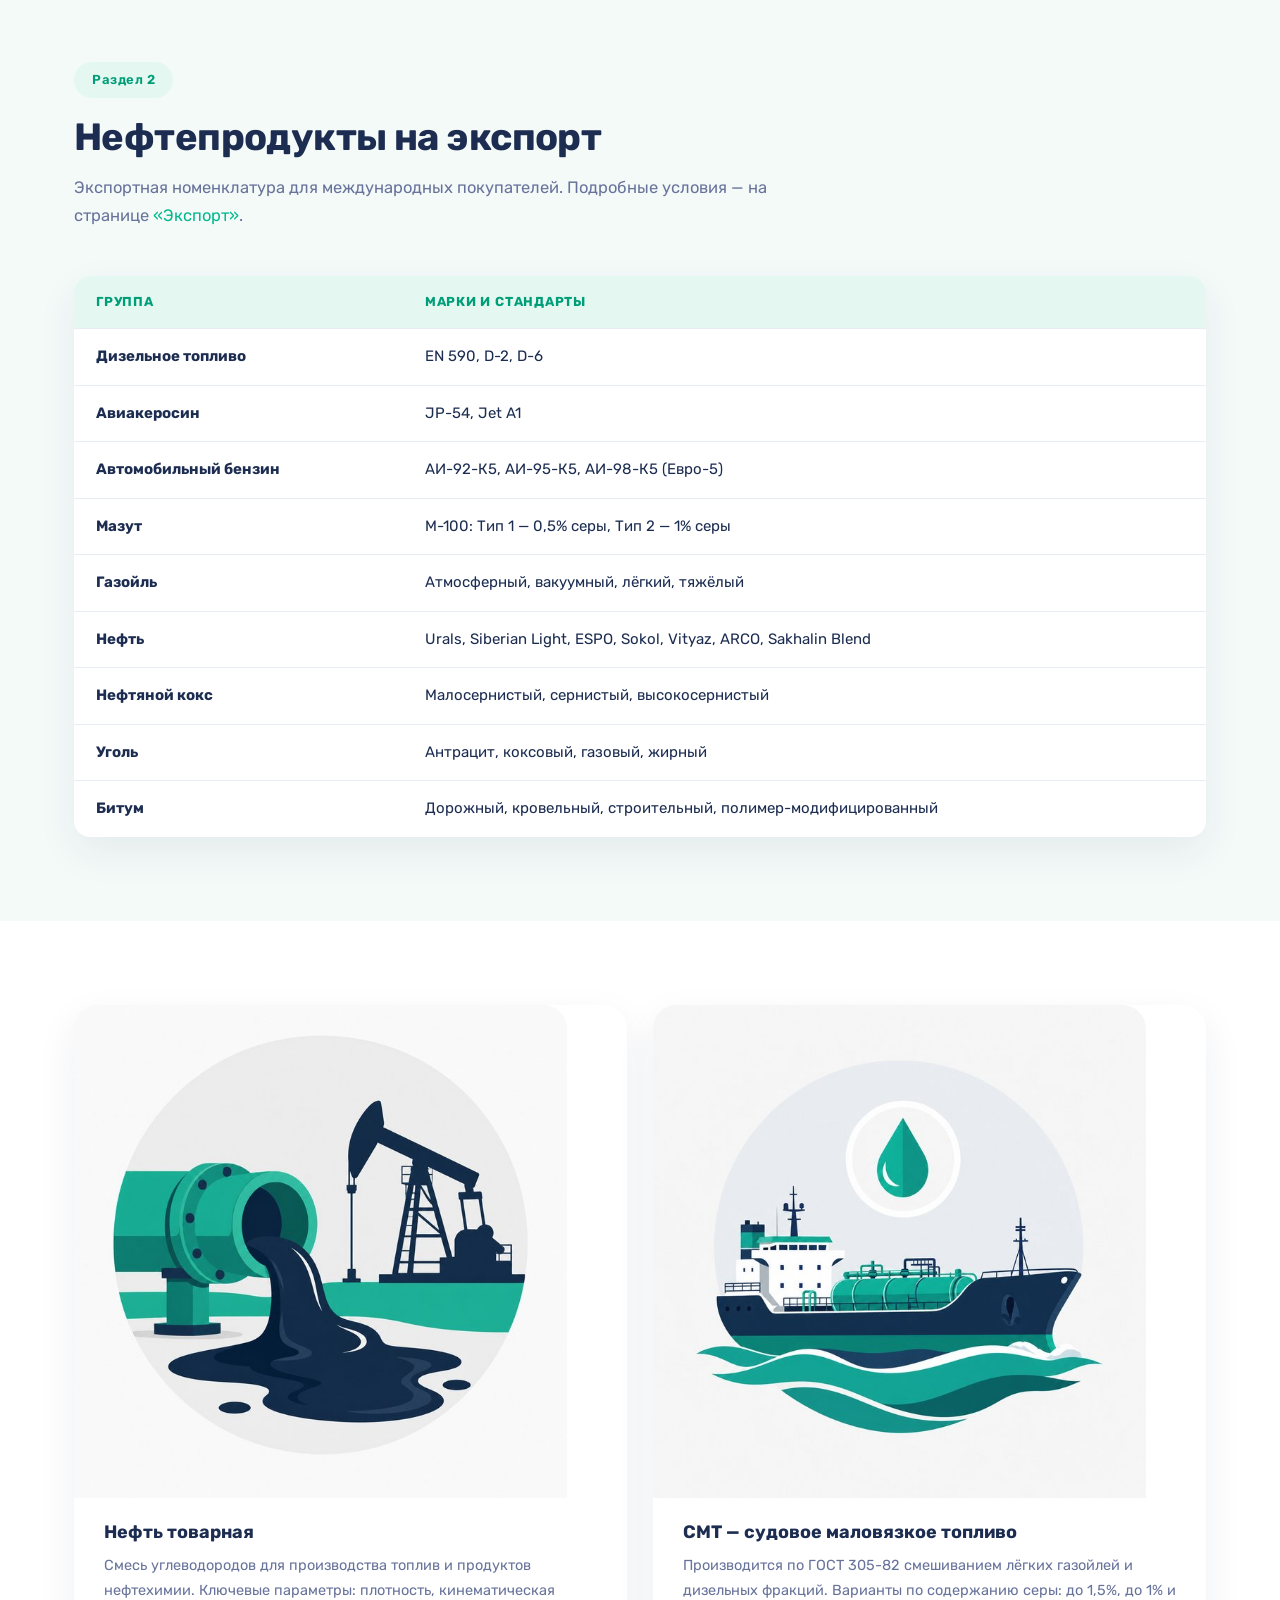
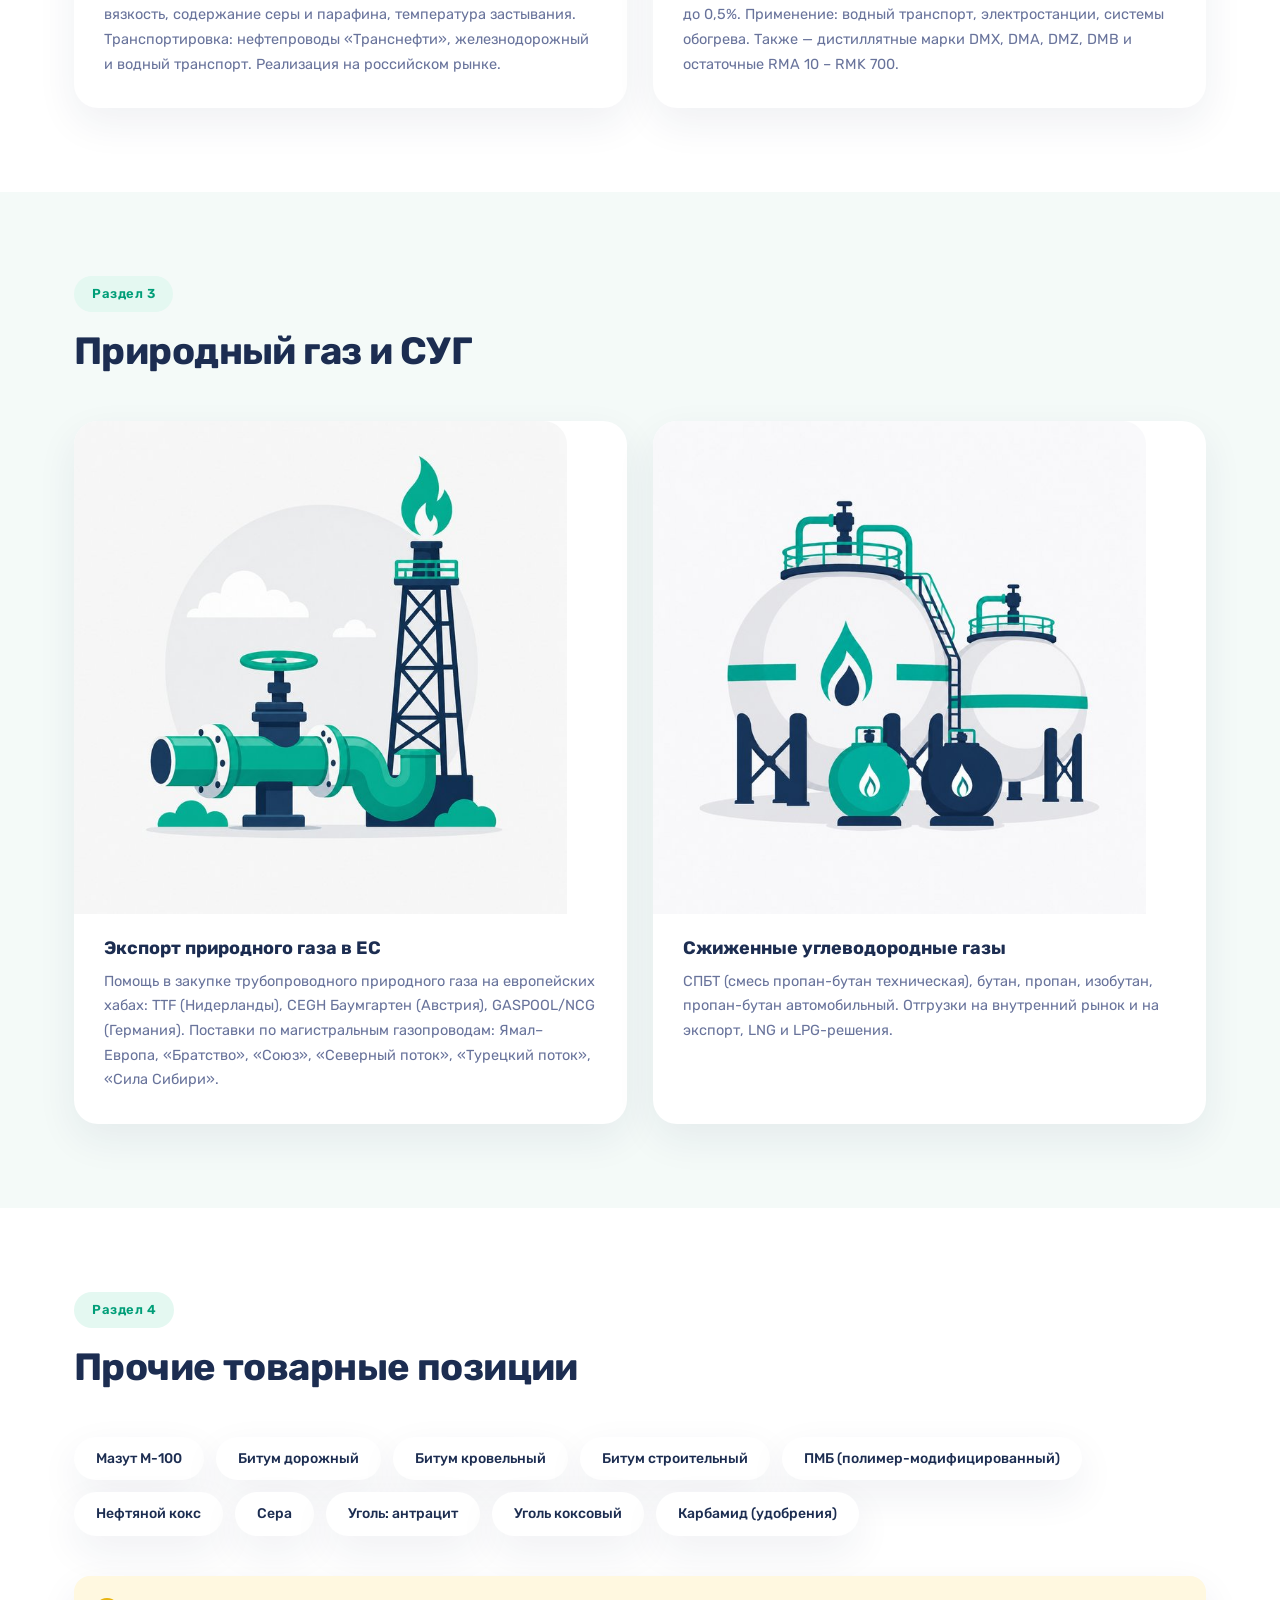
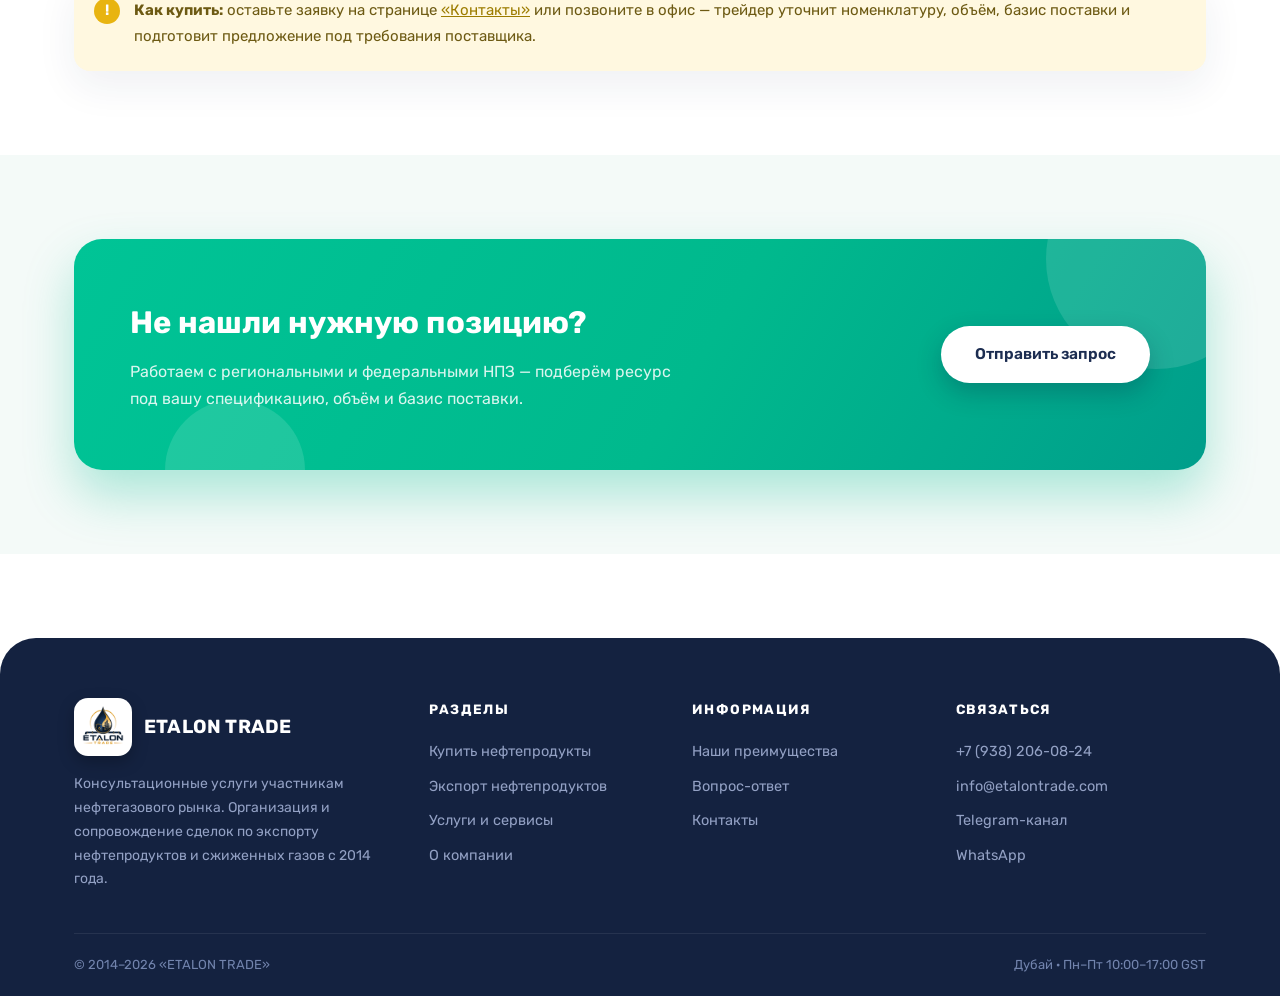
==== commit 9475536e: "Remove large section banner illustrations from catalog page Drops the wide section-header images abo" ====
--- a/catalog.html
+++ b/catalog.html
@@ -57,7 +57,6 @@
       <h2>Дизельное топливо</h2>
       <p>Отгрузка со станций ЛПДС с наливом в автомобильные и железнодорожные цистерны. Все сорта Евро-5 с содержанием серы не более 10 мг/кг.</p>
     </div>
-    <img class="section-banner" src="assets/illus-diesel-banner.jpg" alt="Дизельное топливо">
     <div class="grid grid-3">
       <div class="card">
         <span class="tag">Летнее</span>
@@ -115,7 +114,6 @@
       <h2>Нефтепродукты на экспорт</h2>
       <p>Экспортная номенклатура для международных покупателей. Подробные условия — на странице <a href="export.html">«Экспорт»</a>.</p>
     </div>
-    <img class="section-banner" src="assets/illus-oil-crude-banner.jpg" alt="Нефтепродукты на экспорт">
     <table class="spec-table">
       <thead>
         <tr><th>Группа</th><th>Марки и стандарты</th></tr>
@@ -158,7 +156,6 @@
       <span class="eyebrow">Раздел 3</span>
       <h2>Природный газ и СУГ</h2>
     </div>
-    <img class="section-banner" src="assets/illus-gas-natural-banner.jpg" alt="Природный газ и СУГ">
     <div class="grid grid-2">
       <div class="card">
         <img class="card-photo" src="assets/illus-gas-natural.jpg" alt="Экспорт природного газа в ЕС">
--- a/assets/styles.css
+++ b/assets/styles.css
@@ -445,15 +445,6 @@
 }
 
 .section-head p { margin-top: 14px; color: var(--c-text-soft); font-size: 16.5px; }
-
-.section-banner {
-  width: 100%;
-  height: auto;
-  border-radius: var(--radius);
-  box-shadow: var(--shadow);
-  margin-bottom: 40px;
-  display: block;
-}
 
 /* ---------- Карточки ---------- */
 
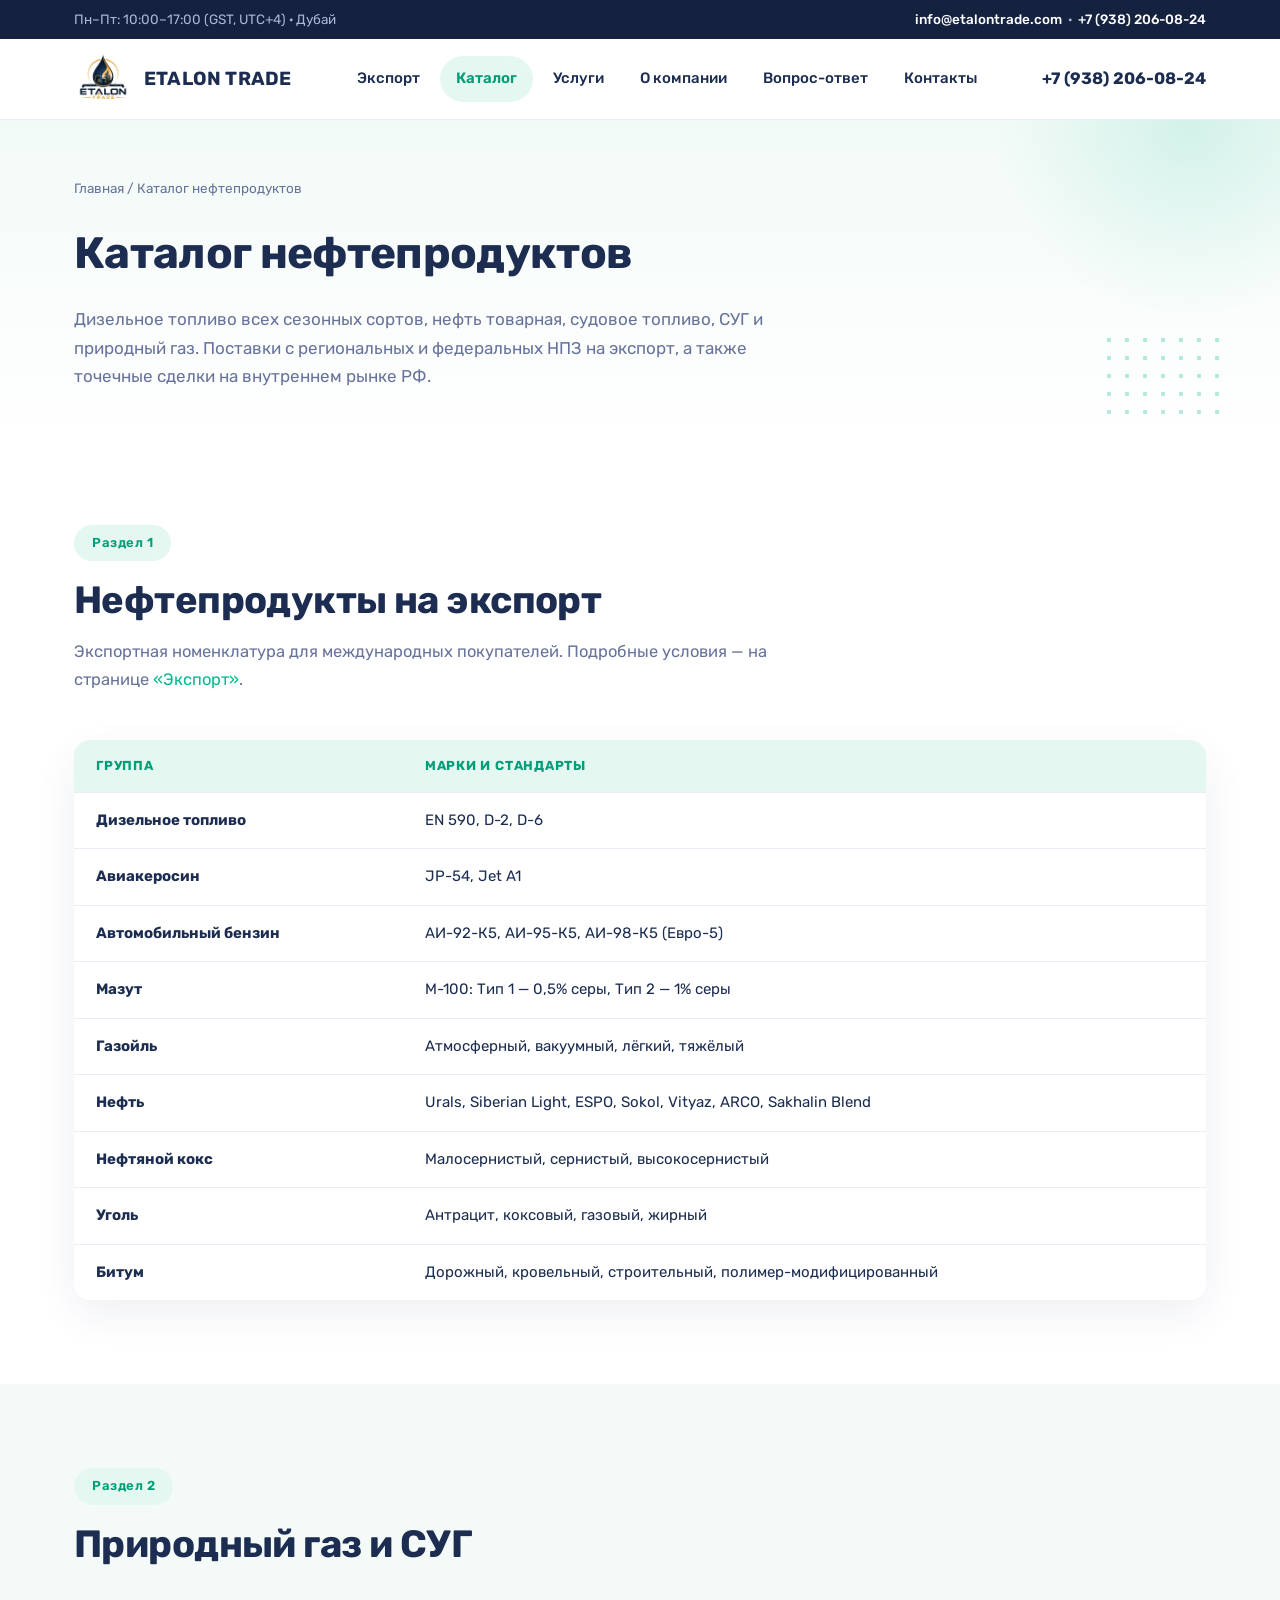
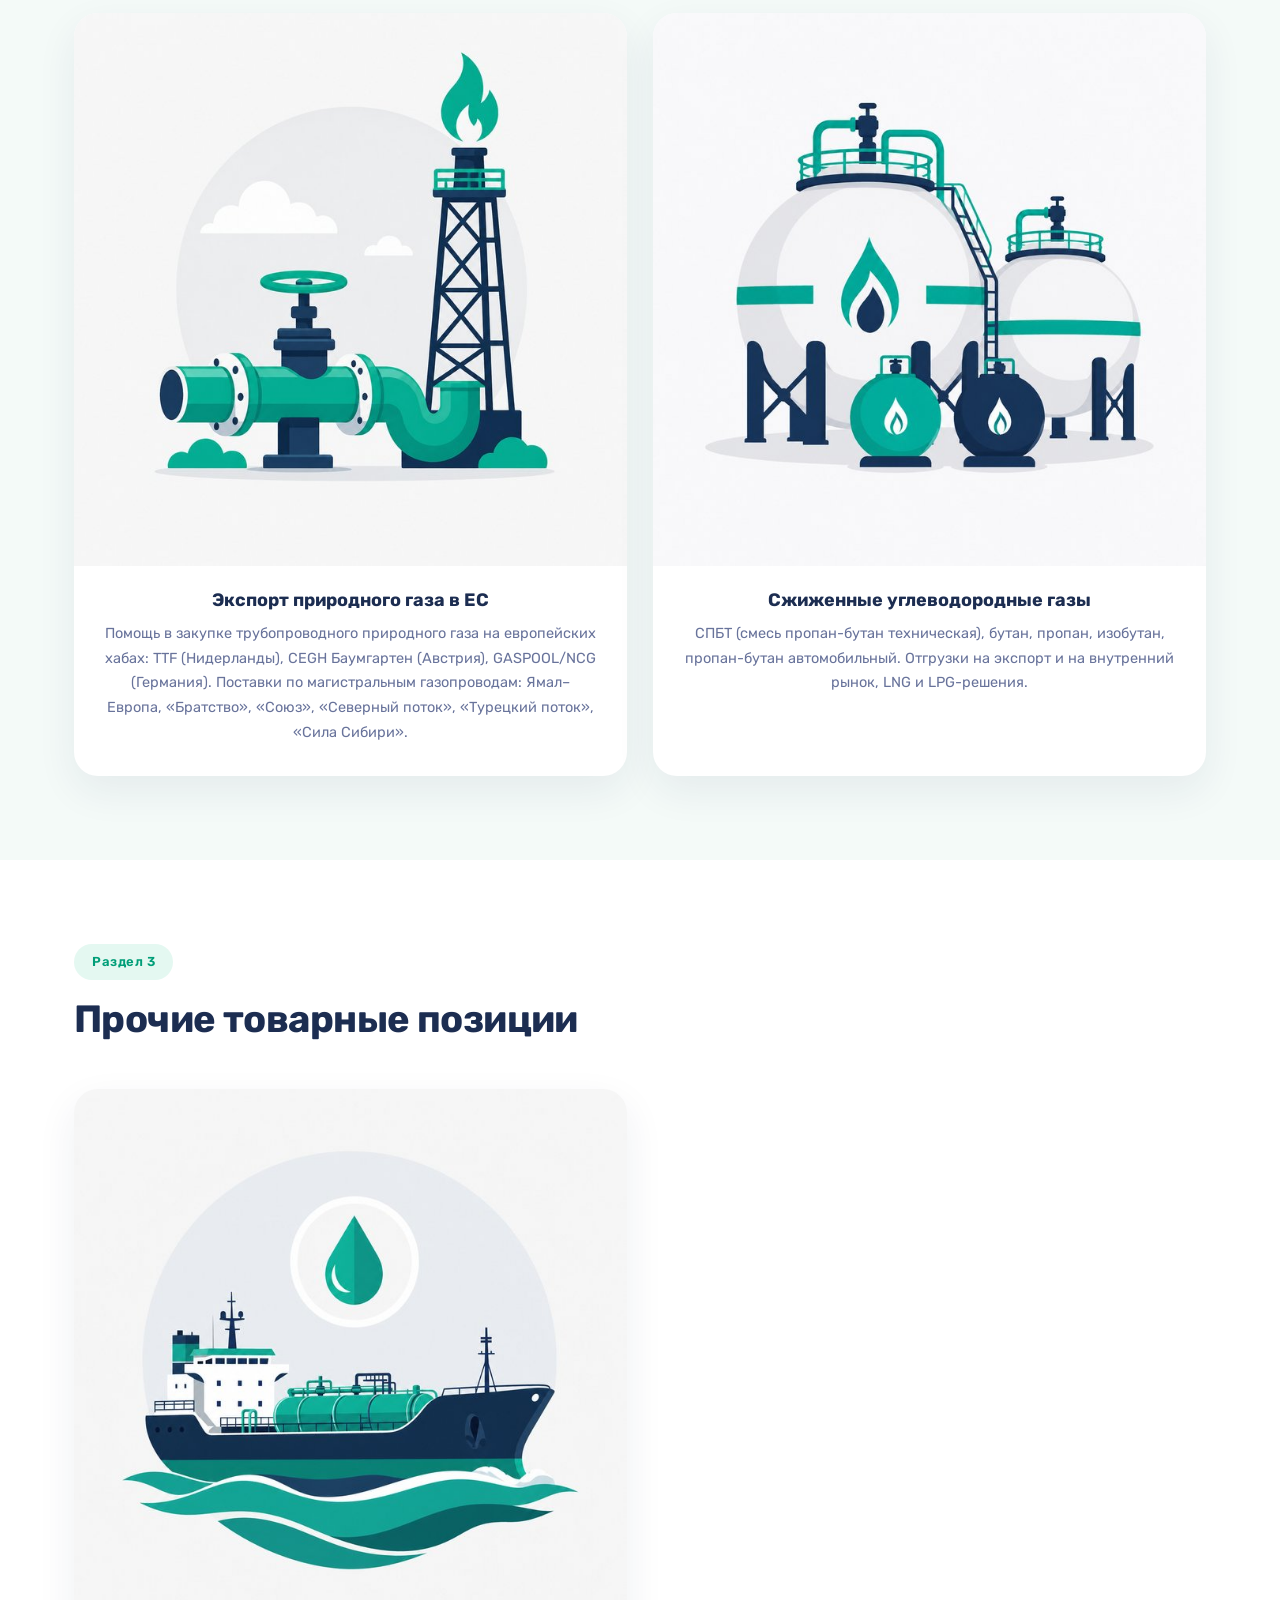
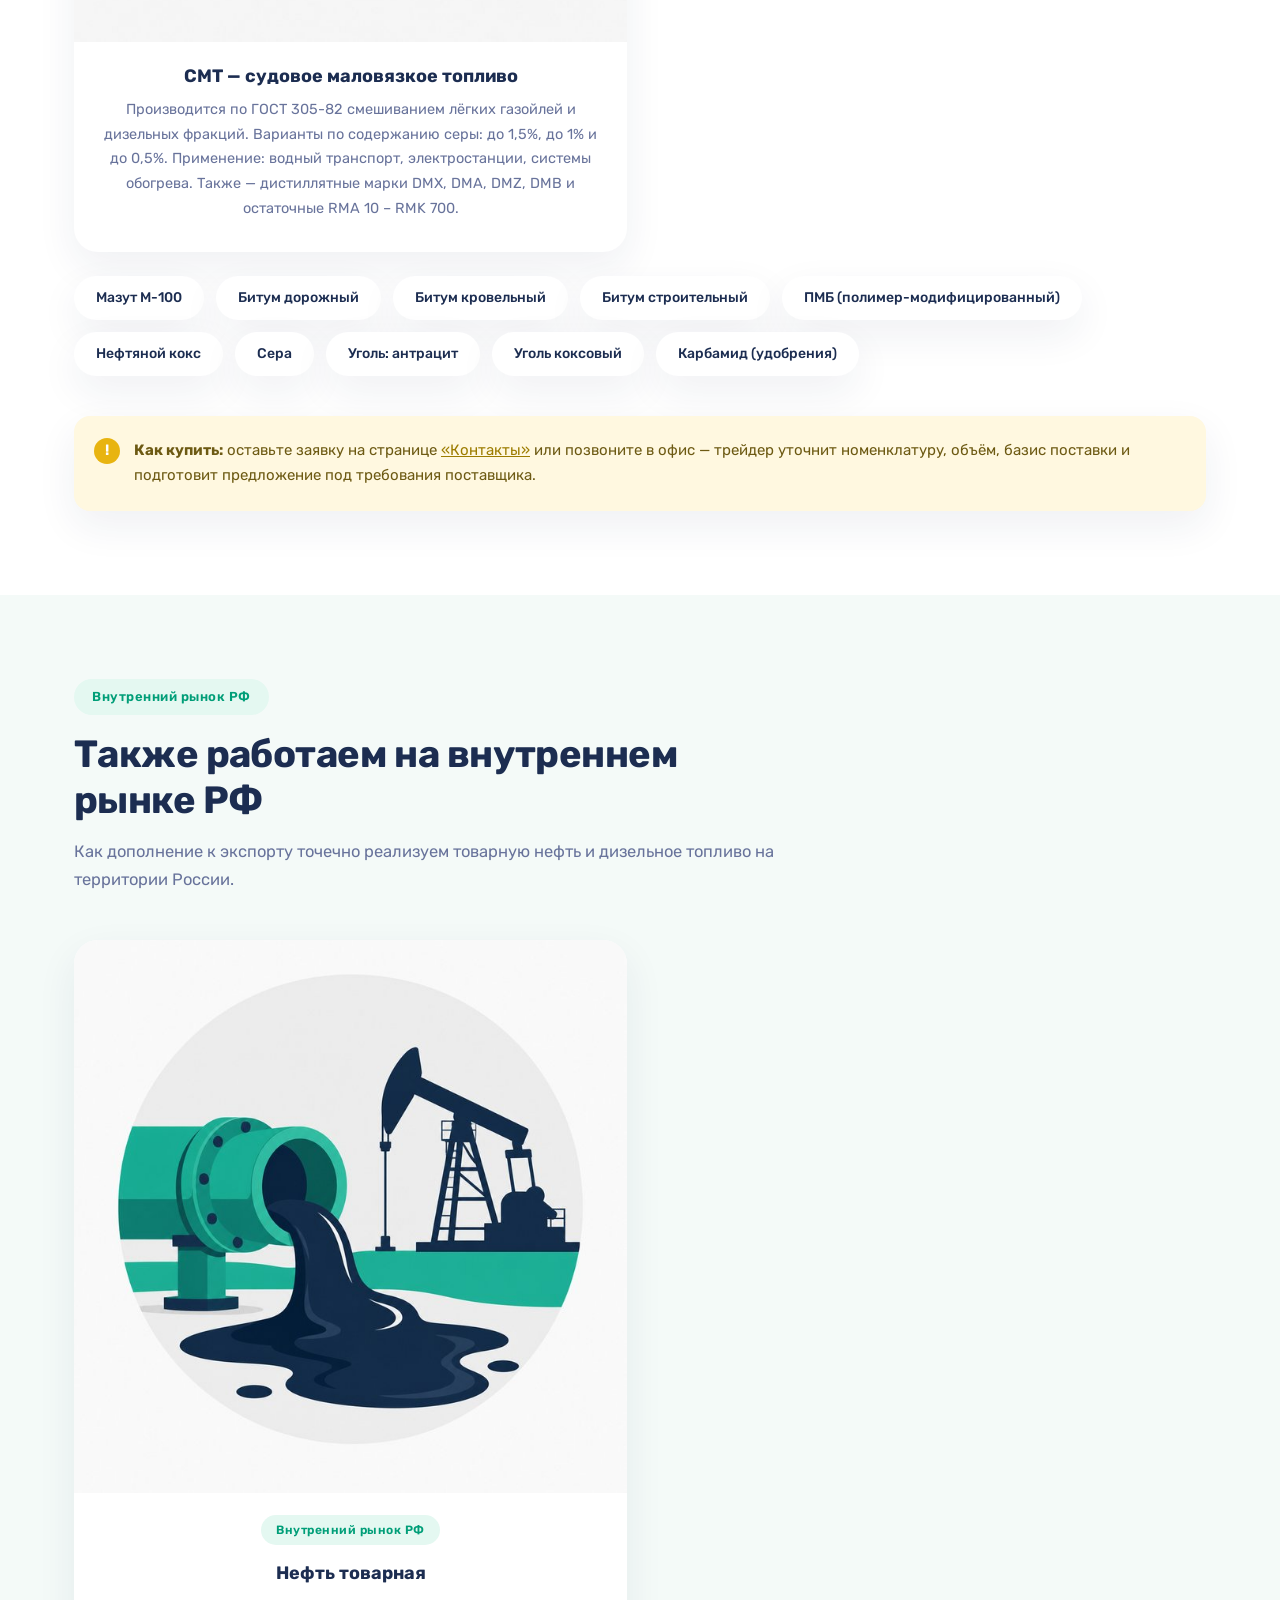
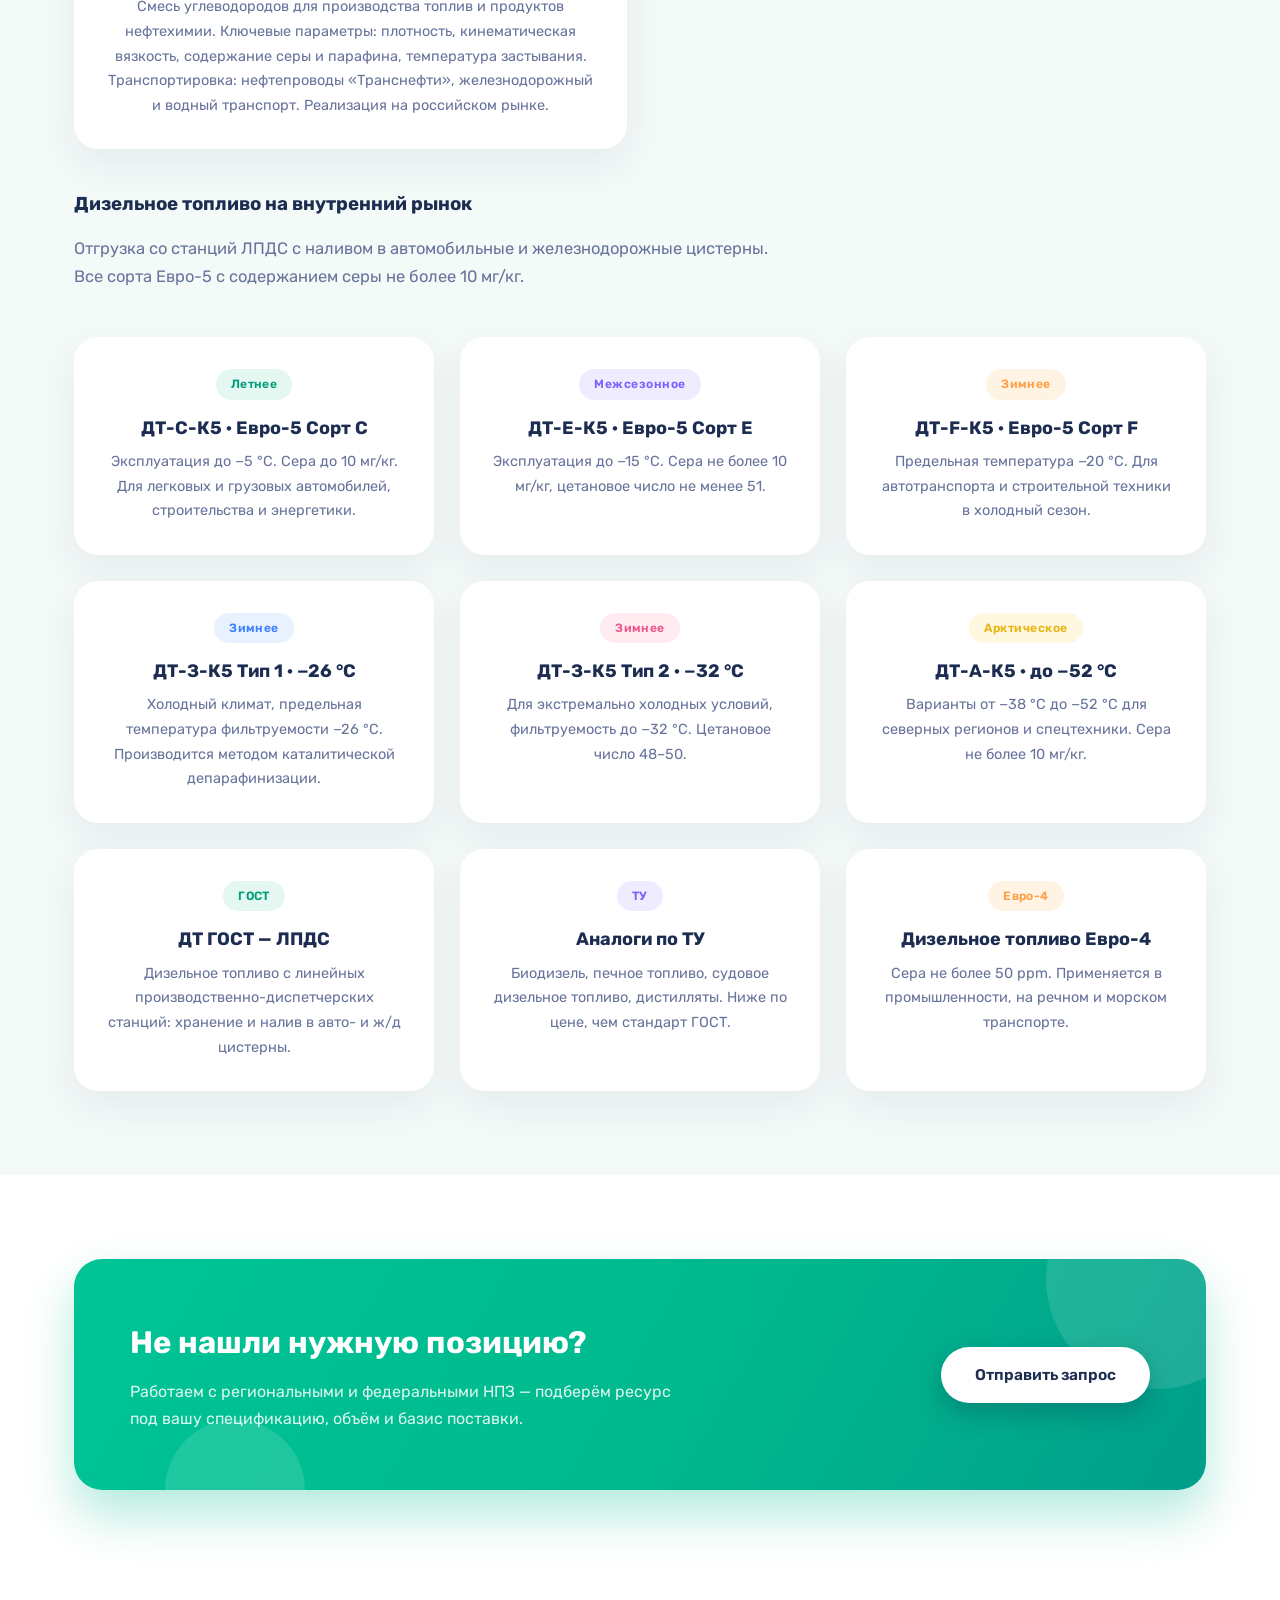
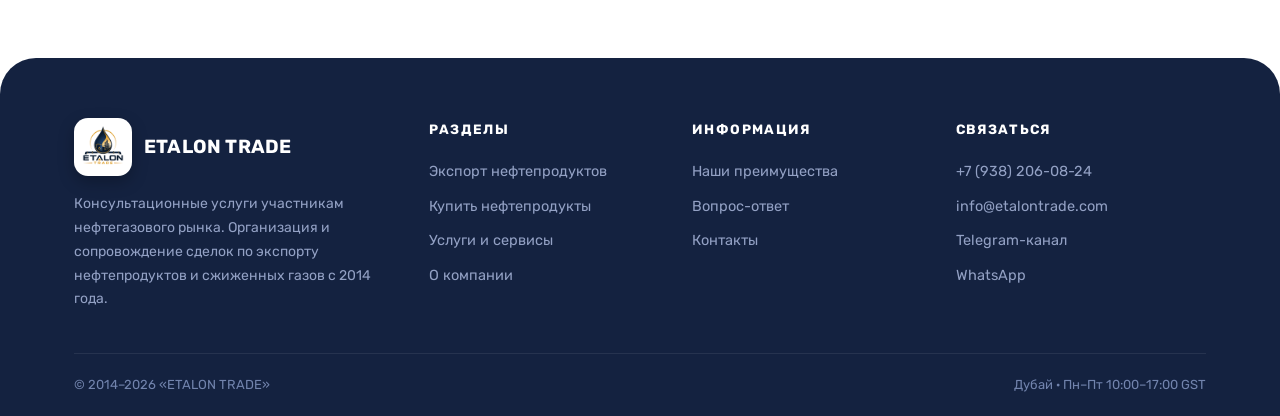
==== commit fbcf1942: "Restructure site to make export the primary direction, domestic RF market secondary - Swap nav and f" ====
--- a/catalog.html
+++ b/catalog.html
@@ -4,7 +4,7 @@
 <meta charset="UTF-8">
 <meta name="viewport" content="width=device-width, initial-scale=1.0">
 <title>Каталог нефтепродуктов — ETALON TRADE</title>
-<meta name="description" content="Каталог: дизельное топливо Евро-5 всех сезонных сортов, нефть товарная, СУГ, авиакеросин, мазут, битум, судовое топливо. Внутренний рынок и экспорт.">
+<meta name="description" content="Каталог: дизельное топливо Евро-5 всех сезонных сортов, нефть товарная, СУГ, авиакеросин, мазут, битум, судовое топливо. На экспорт и для внутреннего рынка.">
 <link rel="preconnect" href="https://fonts.googleapis.com">
 <link rel="preconnect" href="https://fonts.gstatic.com" crossorigin>
 <link href="https://fonts.googleapis.com/css2?family=Rubik:wght@400;500;600;700&display=swap" rel="stylesheet">
@@ -27,8 +27,8 @@
       <span>ETALON TRADE</span>
     </a>
     <nav class="nav">
+      <a href="export.html">Экспорт</a>
       <a href="catalog.html" class="active">Каталог</a>
-      <a href="export.html">Экспорт</a>
       <a href="services.html">Услуги</a>
       <a href="company.html">О компании</a>
       <a href="faq.html">Вопрос-ответ</a>
@@ -46,71 +46,14 @@
   <div class="container">
     <div class="breadcrumbs"><a href="index.html">Главная</a> / Каталог нефтепродуктов</div>
     <h1>Каталог нефтепродуктов</h1>
-    <p>Дизельное топливо всех сезонных сортов, нефть товарная, судовое топливо, СУГ и природный газ. Поставки с региональных и федеральных НПЗ на внутренний рынок и на экспорт.</p>
+    <p>Дизельное топливо всех сезонных сортов, нефть товарная, судовое топливо, СУГ и природный газ. Поставки с региональных и федеральных НПЗ на экспорт, а также точечные сделки на внутреннем рынке РФ.</p>
   </div>
 </div>
 
-<section class="section" id="diesel">
+<section class="section" id="export">
   <div class="container">
     <div class="section-head">
       <span class="eyebrow">Раздел 1</span>
-      <h2>Дизельное топливо</h2>
-      <p>Отгрузка со станций ЛПДС с наливом в автомобильные и железнодорожные цистерны. Все сорта Евро-5 с содержанием серы не более 10 мг/кг.</p>
-    </div>
-    <div class="grid grid-3">
-      <div class="card">
-        <span class="tag">Летнее</span>
-        <h3>ДТ-С-К5 · Евро-5 Сорт C</h3>
-        <p>Эксплуатация до −5 °C. Сера до 10 мг/кг. Для легковых и грузовых автомобилей, строительства и энергетики.</p>
-      </div>
-      <div class="card">
-        <span class="tag">Межсезонное</span>
-        <h3>ДТ-Е-К5 · Евро-5 Сорт E</h3>
-        <p>Эксплуатация до −15 °C. Сера не более 10 мг/кг, цетановое число не менее 51.</p>
-      </div>
-      <div class="card">
-        <span class="tag">Зимнее</span>
-        <h3>ДТ-F-К5 · Евро-5 Сорт F</h3>
-        <p>Предельная температура −20 °C. Для автотранспорта и строительной техники в холодный сезон.</p>
-      </div>
-      <div class="card">
-        <span class="tag">Зимнее</span>
-        <h3>ДТ-З-К5 Тип 1 · −26 °C</h3>
-        <p>Холодный климат, предельная температура фильтруемости −26 °C. Производится методом каталитической депарафинизации.</p>
-      </div>
-      <div class="card">
-        <span class="tag">Зимнее</span>
-        <h3>ДТ-З-К5 Тип 2 · −32 °C</h3>
-        <p>Для экстремально холодных условий, фильтруемость до −32 °C. Цетановое число 48–50.</p>
-      </div>
-      <div class="card">
-        <span class="tag">Арктическое</span>
-        <h3>ДТ-А-К5 · до −52 °C</h3>
-        <p>Варианты от −38 °C до −52 °C для северных регионов и спецтехники. Сера не более 10 мг/кг.</p>
-      </div>
-      <div class="card">
-        <span class="tag">ГОСТ</span>
-        <h3>ДТ ГОСТ — ЛПДС</h3>
-        <p>Дизельное топливо с линейных производственно-диспетчерских станций: хранение и налив в авто- и ж/д цистерны.</p>
-      </div>
-      <div class="card">
-        <span class="tag">ТУ</span>
-        <h3>Аналоги по ТУ</h3>
-        <p>Биодизель, печное топливо, судовое дизельное топливо, дистилляты. Ниже по цене, чем стандарт ГОСТ.</p>
-      </div>
-      <div class="card">
-        <span class="tag">Евро-4</span>
-        <h3>Дизельное топливо Евро-4</h3>
-        <p>Сера не более 50 ppm. Применяется в промышленности, на речном и морском транспорте.</p>
-      </div>
-    </div>
-  </div>
-</section>
-
-<section class="section alt" id="export">
-  <div class="container">
-    <div class="section-head">
-      <span class="eyebrow">Раздел 2</span>
       <h2>Нефтепродукты на экспорт</h2>
       <p>Экспортная номенклатура для международных покупателей. Подробные условия — на странице <a href="export.html">«Экспорт»</a>.</p>
     </div>
@@ -133,51 +76,41 @@
   </div>
 </section>
 
-<section class="section" id="oil">
-  <div class="container">
+<section class="section alt" id="gas">
+  <div class="container">
+    <div class="section-head">
+      <span class="eyebrow">Раздел 2</span>
+      <h2>Природный газ и СУГ</h2>
+    </div>
     <div class="grid grid-2">
       <div class="card">
-        <img class="card-photo" src="assets/illus-oil-crude.jpg" alt="Нефть товарная">
-        <h3>Нефть товарная</h3>
-        <p>Смесь углеводородов для производства топлив и продуктов нефтехимии. Ключевые параметры: плотность, кинематическая вязкость, содержание серы и парафина, температура застывания. Транспортировка: нефтепроводы «Транснефти», железнодорожный и водный транспорт. Реализация на российском рынке.</p>
-      </div>
+        <img class="card-photo" src="assets/illus-gas-natural.jpg" alt="Экспорт природного газа в ЕС">
+        <h3>Экспорт природного газа в ЕС</h3>
+        <p>Помощь в закупке трубопроводного природного газа на европейских хабах: TTF (Нидерланды), CEGH Баумгартен (Австрия), GASPOOL/NCG (Германия). Поставки по магистральным газопроводам: Ямал–Европа, «Братство», «Союз», «Северный поток», «Турецкий поток», «Сила Сибири».</p>
+      </div>
+      <div class="card">
+        <img class="card-photo" src="assets/illus-gas-lpg.jpg" alt="Сжиженные углеводородные газы">
+        <h3>Сжиженные углеводородные газы</h3>
+        <p>СПБТ (смесь пропан-бутан техническая), бутан, пропан, изобутан, пропан-бутан автомобильный. Отгрузки на экспорт и на внутренний рынок, LNG и LPG-решения.</p>
+      </div>
+    </div>
+  </div>
+</section>
+
+<section class="section" id="other">
+  <div class="container">
+    <div class="section-head">
+      <span class="eyebrow">Раздел 3</span>
+      <h2>Прочие товарные позиции</h2>
+    </div>
+    <div class="grid grid-2">
       <div class="card" id="marine">
         <img class="card-photo" src="assets/illus-marine-fuel.jpg" alt="СМТ — судовое маловязкое топливо">
         <h3>СМТ — судовое маловязкое топливо</h3>
         <p>Производится по ГОСТ 305-82 смешиванием лёгких газойлей и дизельных фракций. Варианты по содержанию серы: до 1,5%, до 1% и до 0,5%. Применение: водный транспорт, электростанции, системы обогрева. Также — дистиллятные марки DMX, DMA, DMZ, DMB и остаточные RMA 10 – RMK 700.</p>
       </div>
     </div>
-  </div>
-</section>
-
-<section class="section alt" id="gas">
-  <div class="container">
-    <div class="section-head">
-      <span class="eyebrow">Раздел 3</span>
-      <h2>Природный газ и СУГ</h2>
-    </div>
-    <div class="grid grid-2">
-      <div class="card">
-        <img class="card-photo" src="assets/illus-gas-natural.jpg" alt="Экспорт природного газа в ЕС">
-        <h3>Экспорт природного газа в ЕС</h3>
-        <p>Помощь в закупке трубопроводного природного газа на европейских хабах: TTF (Нидерланды), CEGH Баумгартен (Австрия), GASPOOL/NCG (Германия). Поставки по магистральным газопроводам: Ямал–Европа, «Братство», «Союз», «Северный поток», «Турецкий поток», «Сила Сибири».</p>
-      </div>
-      <div class="card">
-        <img class="card-photo" src="assets/illus-gas-lpg.jpg" alt="Сжиженные углеводородные газы">
-        <h3>Сжиженные углеводородные газы</h3>
-        <p>СПБТ (смесь пропан-бутан техническая), бутан, пропан, изобутан, пропан-бутан автомобильный. Отгрузки на внутренний рынок и на экспорт, LNG и LPG-решения.</p>
-      </div>
-    </div>
-  </div>
-</section>
-
-<section class="section" id="other">
-  <div class="container">
-    <div class="section-head">
-      <span class="eyebrow">Раздел 4</span>
-      <h2>Прочие товарные позиции</h2>
-    </div>
-    <div class="badge-row">
+    <div class="badge-row mt-24">
       <span class="badge">Мазут М-100</span>
       <span class="badge">Битум дорожный</span>
       <span class="badge">Битум кровельный</span>
@@ -196,7 +129,77 @@
   </div>
 </section>
 
-<section class="section alt">
+<section class="section alt" id="domestic">
+  <div class="container">
+    <div class="section-head">
+      <span class="eyebrow">Внутренний рынок РФ</span>
+      <h2>Также работаем на внутреннем рынке РФ</h2>
+      <p>Как дополнение к экспорту точечно реализуем товарную нефть и дизельное топливо на территории России.</p>
+    </div>
+    <div class="grid grid-2" id="oil">
+      <div class="card">
+        <img class="card-photo" src="assets/illus-oil-crude.jpg" alt="Нефть товарная">
+        <span class="tag">Внутренний рынок РФ</span>
+        <h3>Нефть товарная</h3>
+        <p>Смесь углеводородов для производства топлив и продуктов нефтехимии. Ключевые параметры: плотность, кинематическая вязкость, содержание серы и парафина, температура застывания. Транспортировка: нефтепроводы «Транснефти», железнодорожный и водный транспорт. Реализация на российском рынке.</p>
+      </div>
+    </div>
+
+    <div class="section-head mt-40" id="diesel">
+      <h3>Дизельное топливо на внутренний рынок</h3>
+      <p>Отгрузка со станций ЛПДС с наливом в автомобильные и железнодорожные цистерны. Все сорта Евро-5 с содержанием серы не более 10 мг/кг.</p>
+    </div>
+    <div class="grid grid-3">
+      <div class="card">
+        <span class="tag">Летнее</span>
+        <h3>ДТ-С-К5 · Евро-5 Сорт C</h3>
+        <p>Эксплуатация до −5 °C. Сера до 10 мг/кг. Для легковых и грузовых автомобилей, строительства и энергетики.</p>
+      </div>
+      <div class="card">
+        <span class="tag">Межсезонное</span>
+        <h3>ДТ-Е-К5 · Евро-5 Сорт E</h3>
+        <p>Эксплуатация до −15 °C. Сера не более 10 мг/кг, цетановое число не менее 51.</p>
+      </div>
+      <div class="card">
+        <span class="tag">Зимнее</span>
+        <h3>ДТ-F-К5 · Евро-5 Сорт F</h3>
+        <p>Предельная температура −20 °C. Для автотранспорта и строительной техники в холодный сезон.</p>
+      </div>
+      <div class="card">
+        <span class="tag">Зимнее</span>
+        <h3>ДТ-З-К5 Тип 1 · −26 °C</h3>
+        <p>Холодный климат, предельная температура фильтруемости −26 °C. Производится методом каталитической депарафинизации.</p>
+      </div>
+      <div class="card">
+        <span class="tag">Зимнее</span>
+        <h3>ДТ-З-К5 Тип 2 · −32 °C</h3>
+        <p>Для экстремально холодных условий, фильтруемость до −32 °C. Цетановое число 48–50.</p>
+      </div>
+      <div class="card">
+        <span class="tag">Арктическое</span>
+        <h3>ДТ-А-К5 · до −52 °C</h3>
+        <p>Варианты от −38 °C до −52 °C для северных регионов и спецтехники. Сера не более 10 мг/кг.</p>
+      </div>
+      <div class="card">
+        <span class="tag">ГОСТ</span>
+        <h3>ДТ ГОСТ — ЛПДС</h3>
+        <p>Дизельное топливо с линейных производственно-диспетчерских станций: хранение и налив в авто- и ж/д цистерны.</p>
+      </div>
+      <div class="card">
+        <span class="tag">ТУ</span>
+        <h3>Аналоги по ТУ</h3>
+        <p>Биодизель, печное топливо, судовое дизельное топливо, дистилляты. Ниже по цене, чем стандарт ГОСТ.</p>
+      </div>
+      <div class="card">
+        <span class="tag">Евро-4</span>
+        <h3>Дизельное топливо Евро-4</h3>
+        <p>Сера не более 50 ppm. Применяется в промышленности, на речном и морском транспорте.</p>
+      </div>
+    </div>
+  </div>
+</section>
+
+<section class="section">
   <div class="container">
     <div class="cta">
       <div>
@@ -221,8 +224,8 @@
       <div>
         <h4>Разделы</h4>
         <ul>
+          <li><a href="export.html">Экспорт нефтепродуктов</a></li>
           <li><a href="catalog.html">Купить нефтепродукты</a></li>
-          <li><a href="export.html">Экспорт нефтепродуктов</a></li>
           <li><a href="services.html">Услуги и сервисы</a></li>
           <li><a href="company.html">О компании</a></li>
         </ul>
--- a/assets/styles.css
+++ b/assets/styles.css
@@ -461,6 +461,8 @@
   transition: .28s;
   display: flex;
   flex-direction: column;
+  align-items: center;
+  text-align: center;
 }
 
 a.card { color: var(--c-text); }
@@ -469,6 +471,7 @@
 
 .card .card-photo {
   width: calc(100% + 60px);
+  max-width: none;
   height: auto;
   margin: -32px -30px 22px;
   border-radius: var(--radius) var(--radius) 0 0;
@@ -516,7 +519,6 @@
 .card:hover .card-link { letter-spacing: .02em; }
 
 .card .tag {
-  align-self: flex-start;
   font-size: 12px;
   font-weight: 600;
   letter-spacing: .04em;
@@ -562,6 +564,7 @@
 /* ---------- Шаги ---------- */
 
 .steps { display: grid; grid-template-columns: repeat(4, 1fr); gap: 26px; counter-reset: step; }
+.steps-2 { grid-template-columns: repeat(2, 1fr); max-width: 720px; margin: 0 auto; }
 
 .step {
   background: var(--c-surface);
@@ -570,9 +573,22 @@
   padding: 30px 28px;
   counter-increment: step;
   transition: .28s;
+  display: flex;
+  flex-direction: column;
+  align-items: center;
+  text-align: center;
 }
 
 .step:hover { transform: translateY(-6px); box-shadow: var(--shadow-hover); }
+
+.step .step-photo {
+  width: calc(100% + 56px);
+  max-width: none;
+  height: auto;
+  margin: -30px -28px 20px;
+  border-radius: var(--radius) var(--radius) 0 0;
+  display: block;
+}
 
 .step::before {
   content: counter(step);
@@ -592,6 +608,8 @@
 .step:nth-child(2)::before { background: var(--chip-violet-bg); color: var(--chip-violet); }
 .step:nth-child(3)::before { background: var(--chip-orange-bg); color: var(--chip-orange); }
 .step:nth-child(4)::before { background: var(--chip-blue-bg); color: var(--chip-blue); }
+
+.steps.no-numbers .step::before { display: none; }
 
 .step h3 { font-size: 17px; margin-bottom: 8px; }
 .step p { font-size: 14.5px; color: var(--c-text-soft); }
@@ -735,7 +753,7 @@
 
 .contact-card h3 { margin-bottom: 18px; font-size: 19px; }
 
-.contact-row { display: flex; gap: 16px; padding: 14px 0; border-bottom: 1px dashed var(--c-border); }
+.contact-row { display: flex; align-items: center; gap: 16px; padding: 14px 0; border-bottom: 1px dashed var(--c-border); }
 .contact-row:last-child { border-bottom: none; }
 
 .contact-row .ci {
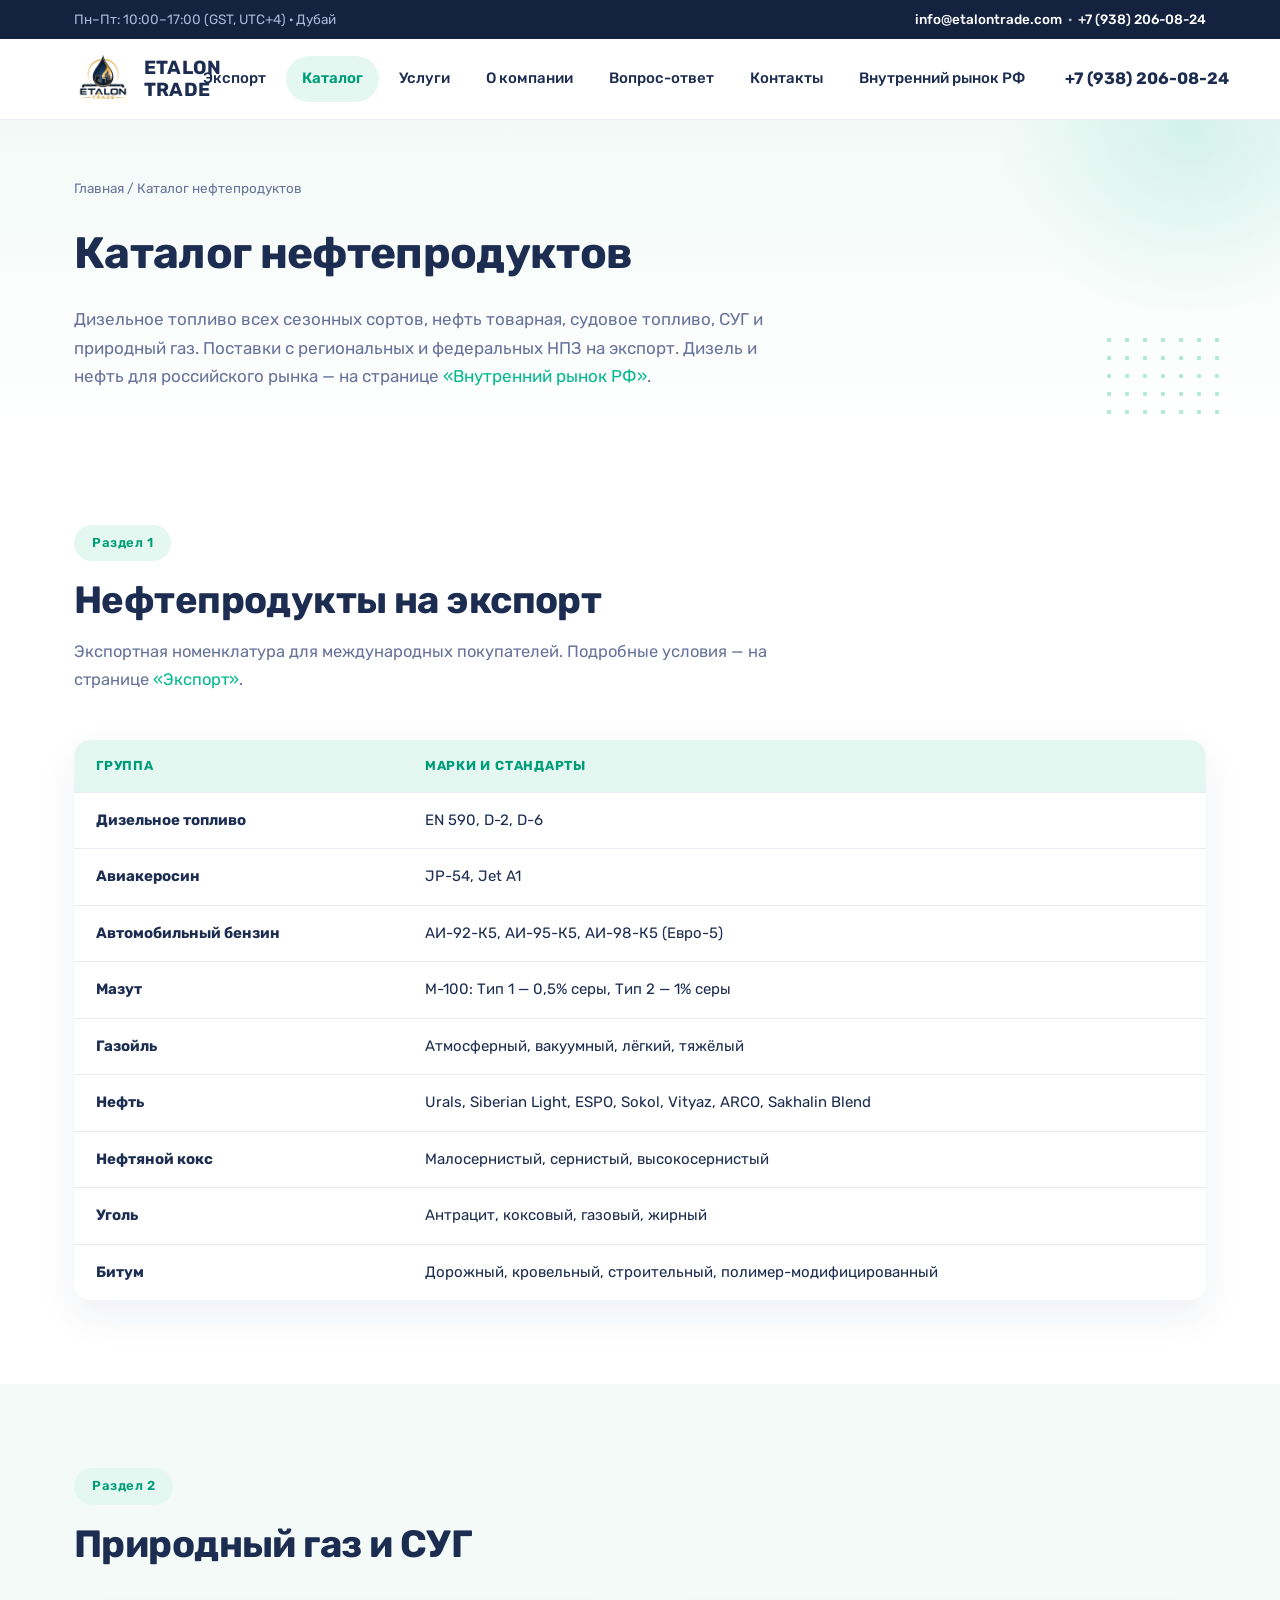
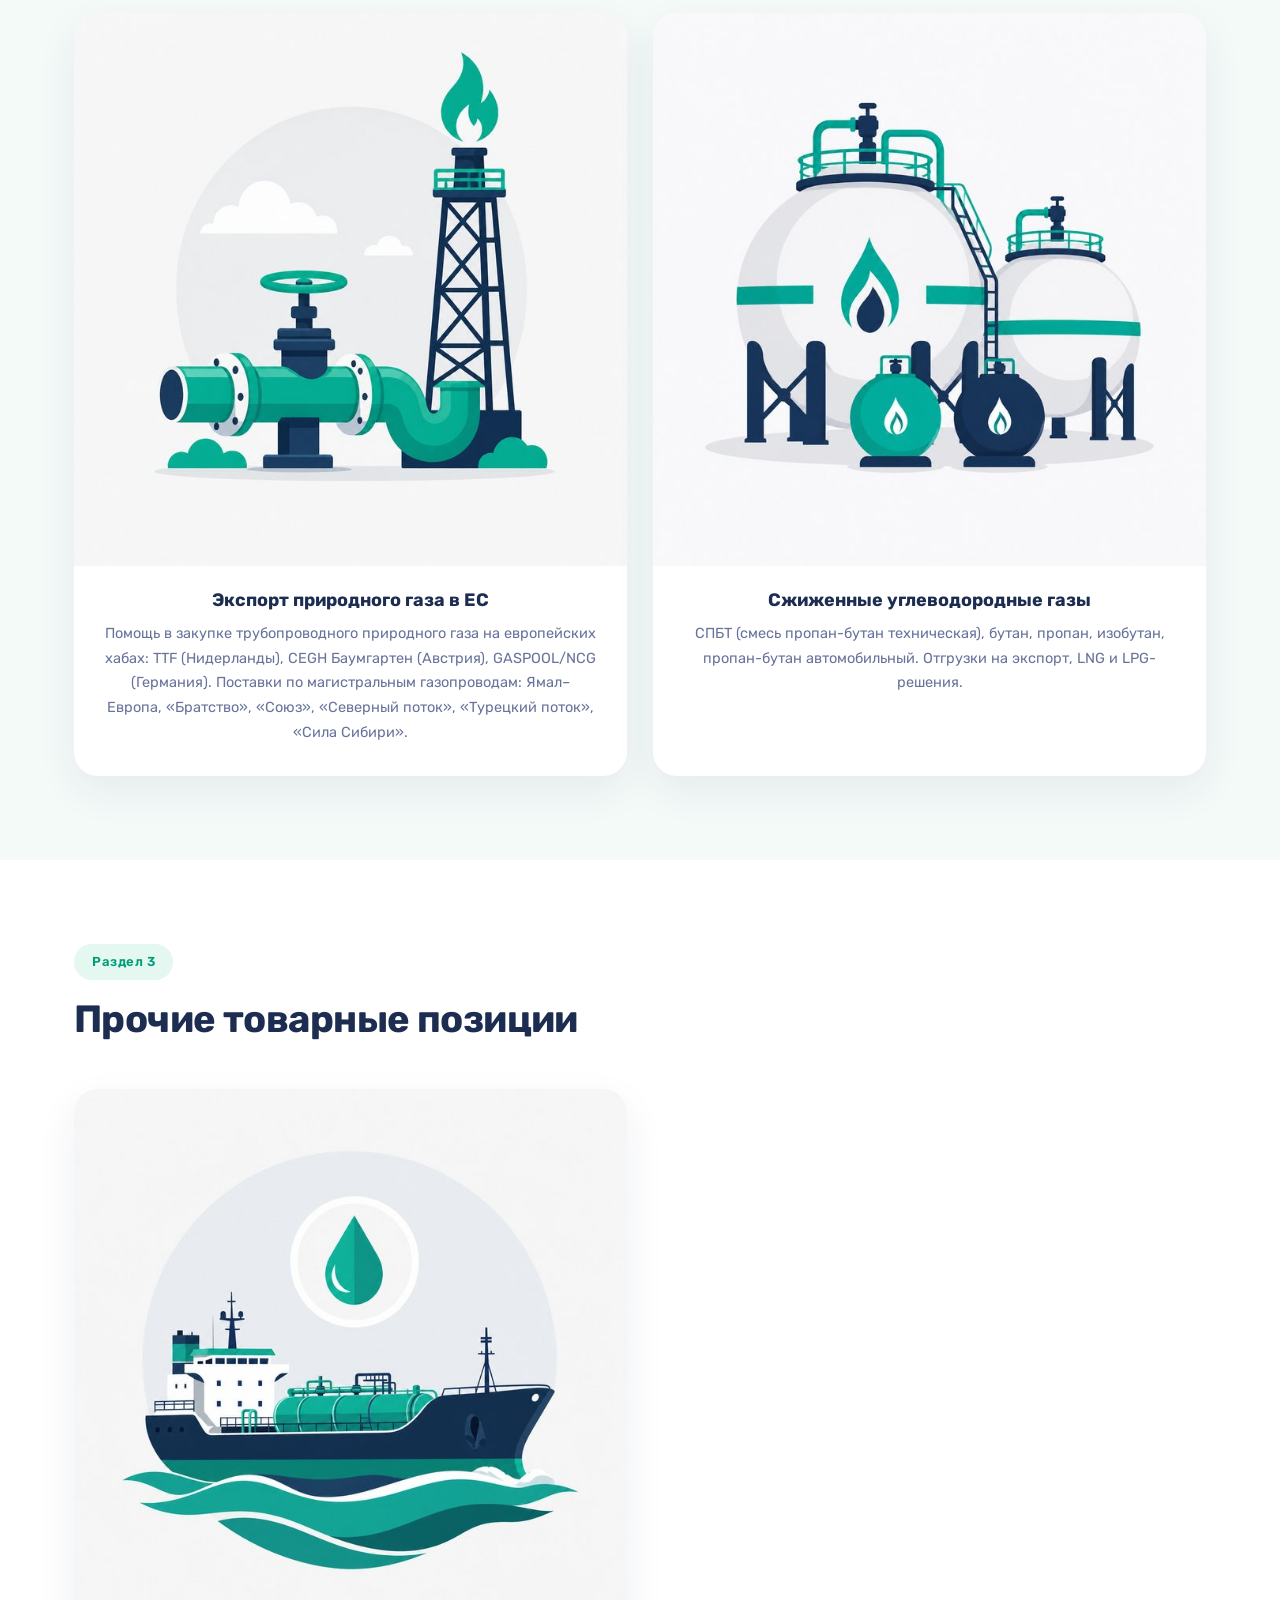
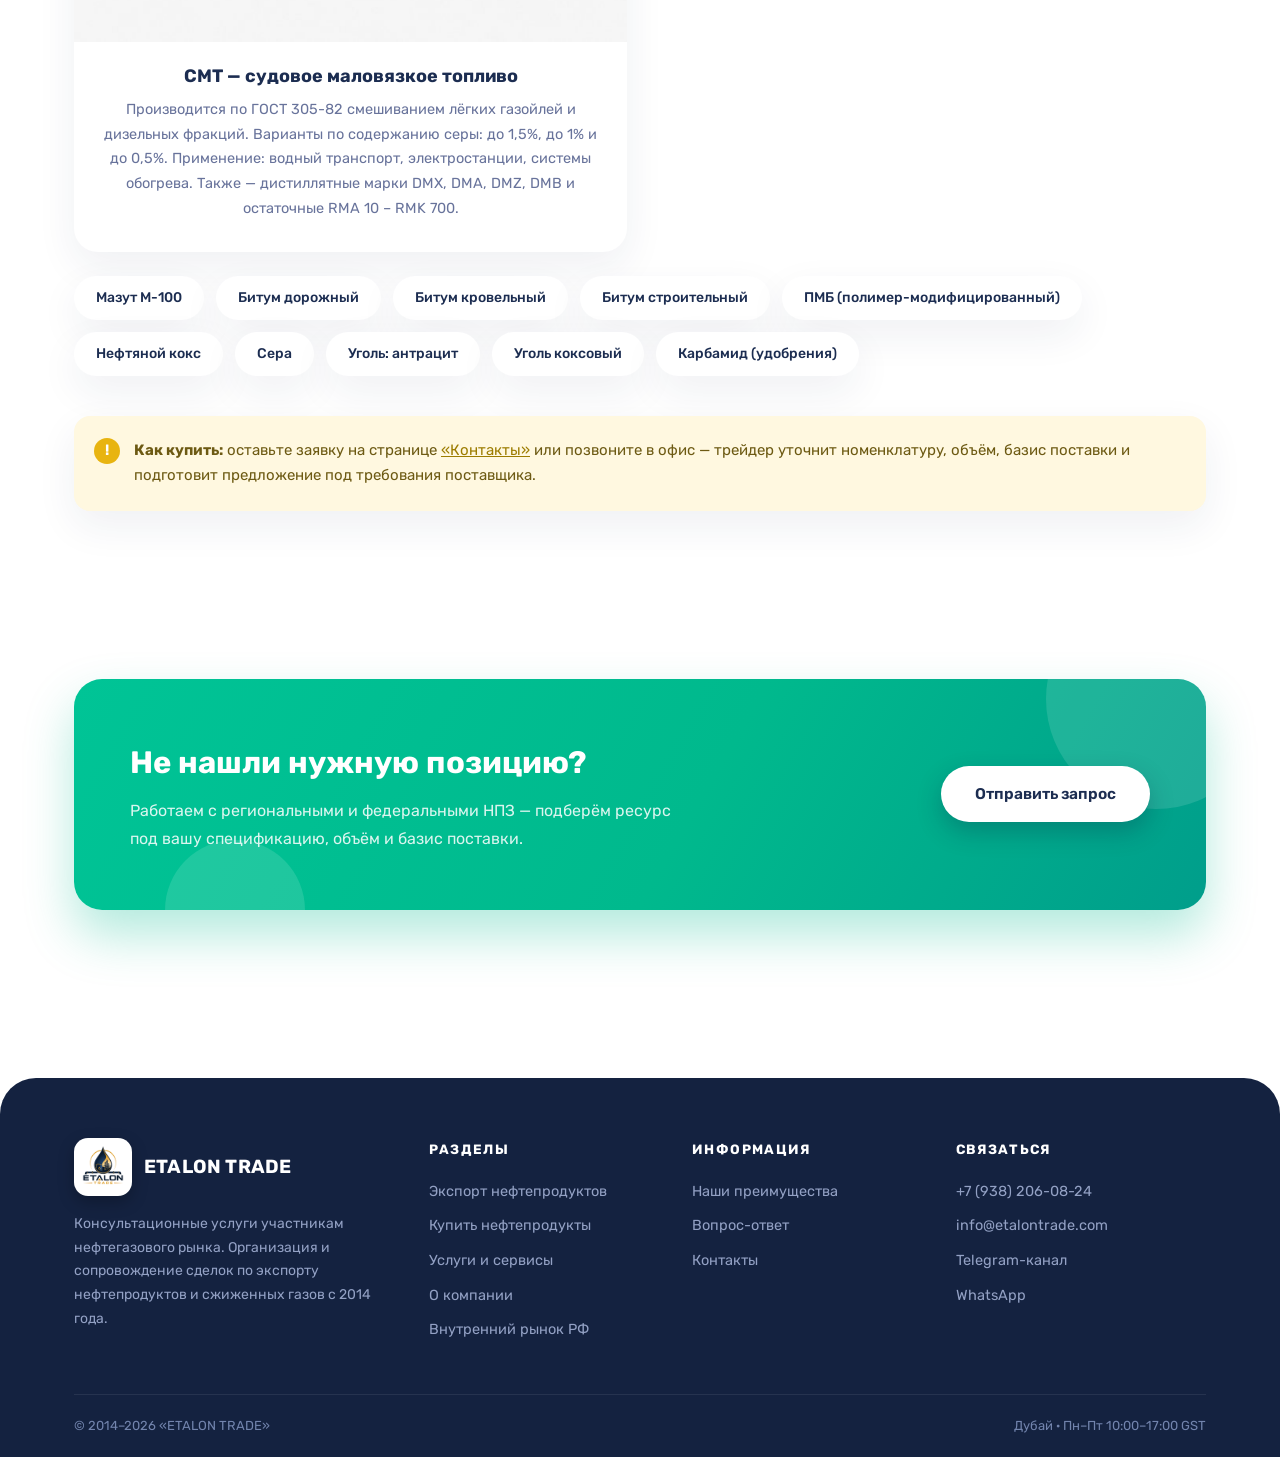
==== commit 3322130e: "Move all domestic RF market content to a dedicated page - Add domestic.html: standalone page for the" ====
--- a/catalog.html
+++ b/catalog.html
@@ -4,7 +4,7 @@
 <meta charset="UTF-8">
 <meta name="viewport" content="width=device-width, initial-scale=1.0">
 <title>Каталог нефтепродуктов — ETALON TRADE</title>
-<meta name="description" content="Каталог: дизельное топливо Евро-5 всех сезонных сортов, нефть товарная, СУГ, авиакеросин, мазут, битум, судовое топливо. На экспорт и для внутреннего рынка.">
+<meta name="description" content="Каталог нефтепродуктов на экспорт: дизельное топливо Евро-5 всех сезонных сортов, нефть товарная, СУГ, авиакеросин, мазут, битум, судовое топливо.">
 <link rel="preconnect" href="https://fonts.googleapis.com">
 <link rel="preconnect" href="https://fonts.gstatic.com" crossorigin>
 <link href="https://fonts.googleapis.com/css2?family=Rubik:wght@400;500;600;700&display=swap" rel="stylesheet">
@@ -33,6 +33,7 @@
       <a href="company.html">О компании</a>
       <a href="faq.html">Вопрос-ответ</a>
       <a href="contacts.html">Контакты</a>
+      <a href="domestic.html">Внутренний рынок РФ</a>
     </nav>
     <div class="header-phone">
       <a href="tel:+79382060824">+7 (938) 206-08-24</a>
@@ -46,7 +47,7 @@
   <div class="container">
     <div class="breadcrumbs"><a href="index.html">Главная</a> / Каталог нефтепродуктов</div>
     <h1>Каталог нефтепродуктов</h1>
-    <p>Дизельное топливо всех сезонных сортов, нефть товарная, судовое топливо, СУГ и природный газ. Поставки с региональных и федеральных НПЗ на экспорт, а также точечные сделки на внутреннем рынке РФ.</p>
+    <p>Дизельное топливо всех сезонных сортов, нефть товарная, судовое топливо, СУГ и природный газ. Поставки с региональных и федеральных НПЗ на экспорт. Дизель и нефть для российского рынка — на странице <a href="domestic.html">«Внутренний рынок РФ»</a>.</p>
   </div>
 </div>
 
@@ -91,7 +92,7 @@
       <div class="card">
         <img class="card-photo" src="assets/illus-gas-lpg.jpg" alt="Сжиженные углеводородные газы">
         <h3>Сжиженные углеводородные газы</h3>
-        <p>СПБТ (смесь пропан-бутан техническая), бутан, пропан, изобутан, пропан-бутан автомобильный. Отгрузки на экспорт и на внутренний рынок, LNG и LPG-решения.</p>
+        <p>СПБТ (смесь пропан-бутан техническая), бутан, пропан, изобутан, пропан-бутан автомобильный. Отгрузки на экспорт, LNG и LPG-решения.</p>
       </div>
     </div>
   </div>
@@ -129,76 +130,6 @@
   </div>
 </section>
 
-<section class="section alt" id="domestic">
-  <div class="container">
-    <div class="section-head">
-      <span class="eyebrow">Внутренний рынок РФ</span>
-      <h2>Также работаем на внутреннем рынке РФ</h2>
-      <p>Как дополнение к экспорту точечно реализуем товарную нефть и дизельное топливо на территории России.</p>
-    </div>
-    <div class="grid grid-2" id="oil">
-      <div class="card">
-        <img class="card-photo" src="assets/illus-oil-crude.jpg" alt="Нефть товарная">
-        <span class="tag">Внутренний рынок РФ</span>
-        <h3>Нефть товарная</h3>
-        <p>Смесь углеводородов для производства топлив и продуктов нефтехимии. Ключевые параметры: плотность, кинематическая вязкость, содержание серы и парафина, температура застывания. Транспортировка: нефтепроводы «Транснефти», железнодорожный и водный транспорт. Реализация на российском рынке.</p>
-      </div>
-    </div>
-
-    <div class="section-head mt-40" id="diesel">
-      <h3>Дизельное топливо на внутренний рынок</h3>
-      <p>Отгрузка со станций ЛПДС с наливом в автомобильные и железнодорожные цистерны. Все сорта Евро-5 с содержанием серы не более 10 мг/кг.</p>
-    </div>
-    <div class="grid grid-3">
-      <div class="card">
-        <span class="tag">Летнее</span>
-        <h3>ДТ-С-К5 · Евро-5 Сорт C</h3>
-        <p>Эксплуатация до −5 °C. Сера до 10 мг/кг. Для легковых и грузовых автомобилей, строительства и энергетики.</p>
-      </div>
-      <div class="card">
-        <span class="tag">Межсезонное</span>
-        <h3>ДТ-Е-К5 · Евро-5 Сорт E</h3>
-        <p>Эксплуатация до −15 °C. Сера не более 10 мг/кг, цетановое число не менее 51.</p>
-      </div>
-      <div class="card">
-        <span class="tag">Зимнее</span>
-        <h3>ДТ-F-К5 · Евро-5 Сорт F</h3>
-        <p>Предельная температура −20 °C. Для автотранспорта и строительной техники в холодный сезон.</p>
-      </div>
-      <div class="card">
-        <span class="tag">Зимнее</span>
-        <h3>ДТ-З-К5 Тип 1 · −26 °C</h3>
-        <p>Холодный климат, предельная температура фильтруемости −26 °C. Производится методом каталитической депарафинизации.</p>
-      </div>
-      <div class="card">
-        <span class="tag">Зимнее</span>
-        <h3>ДТ-З-К5 Тип 2 · −32 °C</h3>
-        <p>Для экстремально холодных условий, фильтруемость до −32 °C. Цетановое число 48–50.</p>
-      </div>
-      <div class="card">
-        <span class="tag">Арктическое</span>
-        <h3>ДТ-А-К5 · до −52 °C</h3>
-        <p>Варианты от −38 °C до −52 °C для северных регионов и спецтехники. Сера не более 10 мг/кг.</p>
-      </div>
-      <div class="card">
-        <span class="tag">ГОСТ</span>
-        <h3>ДТ ГОСТ — ЛПДС</h3>
-        <p>Дизельное топливо с линейных производственно-диспетчерских станций: хранение и налив в авто- и ж/д цистерны.</p>
-      </div>
-      <div class="card">
-        <span class="tag">ТУ</span>
-        <h3>Аналоги по ТУ</h3>
-        <p>Биодизель, печное топливо, судовое дизельное топливо, дистилляты. Ниже по цене, чем стандарт ГОСТ.</p>
-      </div>
-      <div class="card">
-        <span class="tag">Евро-4</span>
-        <h3>Дизельное топливо Евро-4</h3>
-        <p>Сера не более 50 ppm. Применяется в промышленности, на речном и морском транспорте.</p>
-      </div>
-    </div>
-  </div>
-</section>
-
 <section class="section">
   <div class="container">
     <div class="cta">
@@ -228,6 +159,7 @@
           <li><a href="catalog.html">Купить нефтепродукты</a></li>
           <li><a href="services.html">Услуги и сервисы</a></li>
           <li><a href="company.html">О компании</a></li>
+          <li><a href="domestic.html">Внутренний рынок РФ</a></li>
         </ul>
       </div>
       <div>
--- a/assets/styles.css
+++ b/assets/styles.css
@@ -645,6 +645,7 @@
 
 .cta h2 { font-size: clamp(23px, 2.7vw, 31px); font-weight: 700; margin-bottom: 8px; color: #fff; }
 .cta p { color: rgba(255, 255, 255, .85); max-width: 560px; }
+.cta p a { color: #fff; text-decoration: underline; }
 .cta .btn { flex-shrink: 0; position: relative; z-index: 1; }
 
 /* ---------- FAQ ---------- */
